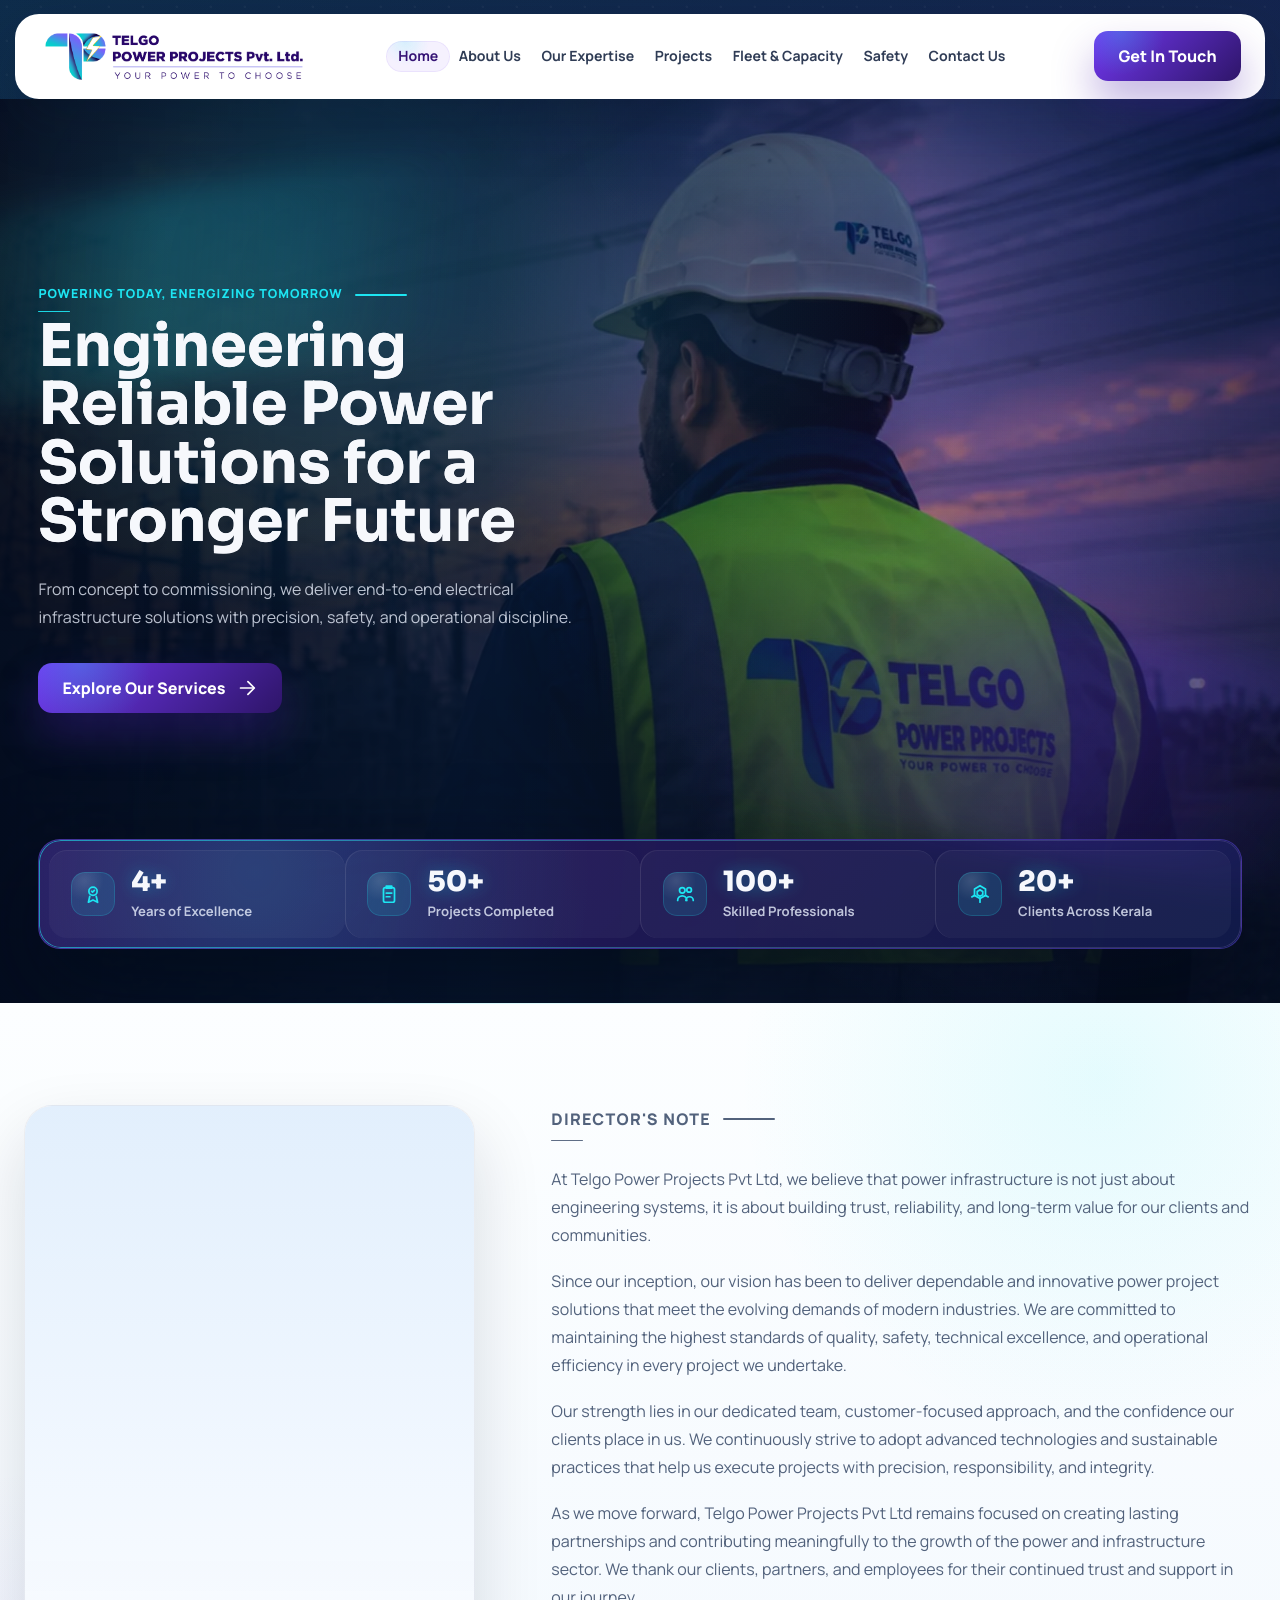
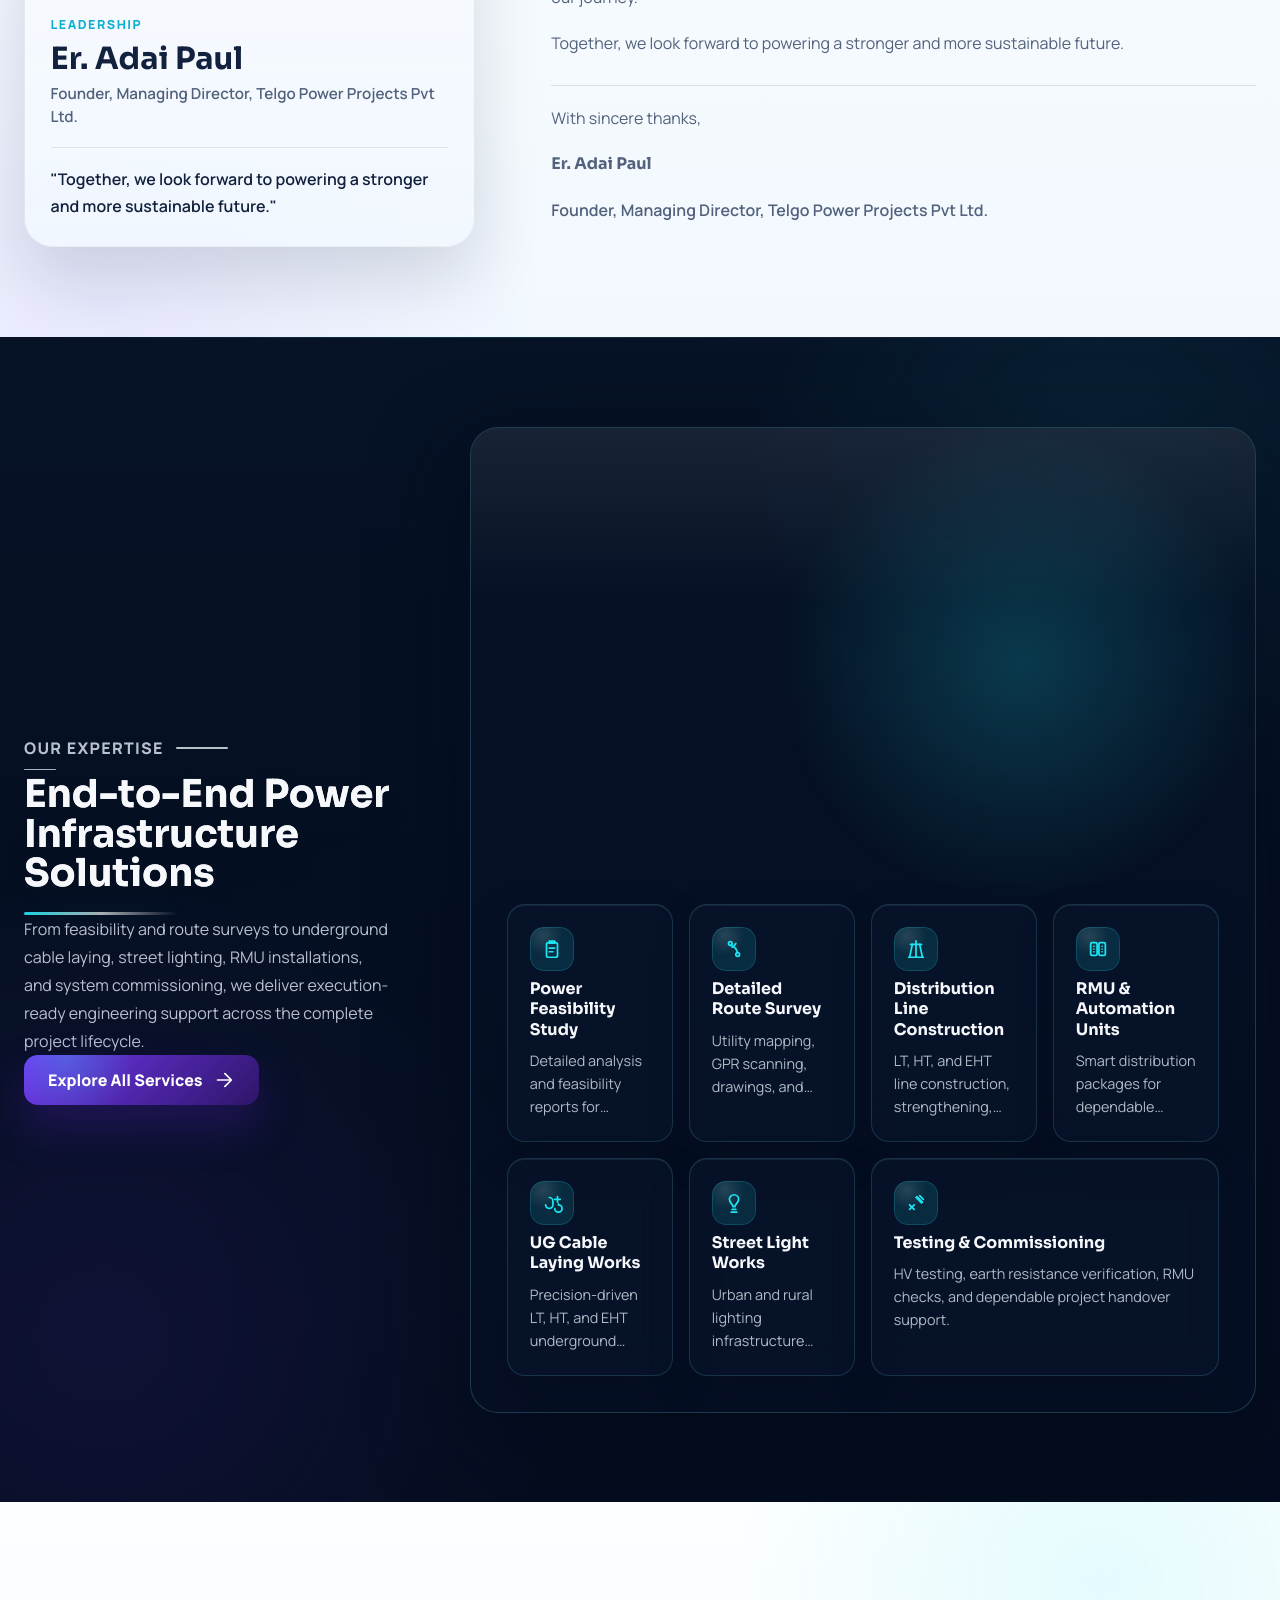
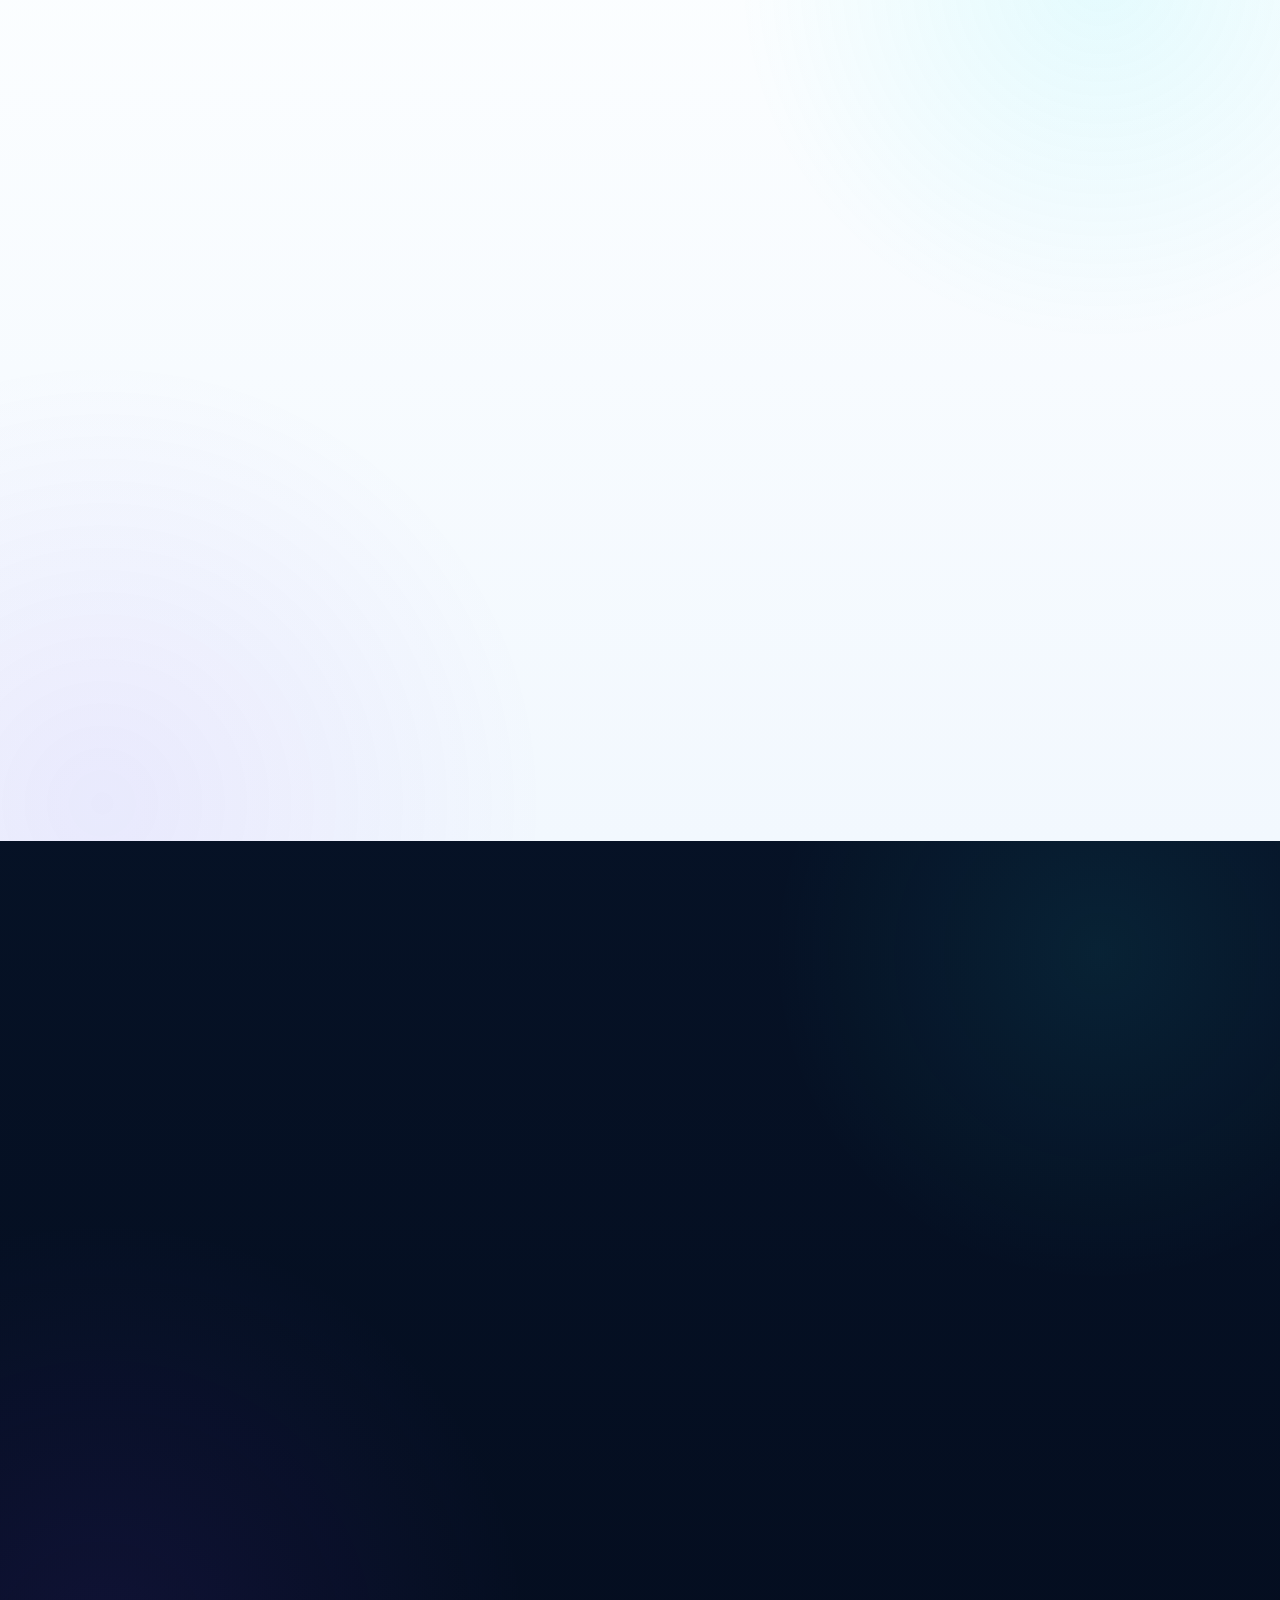
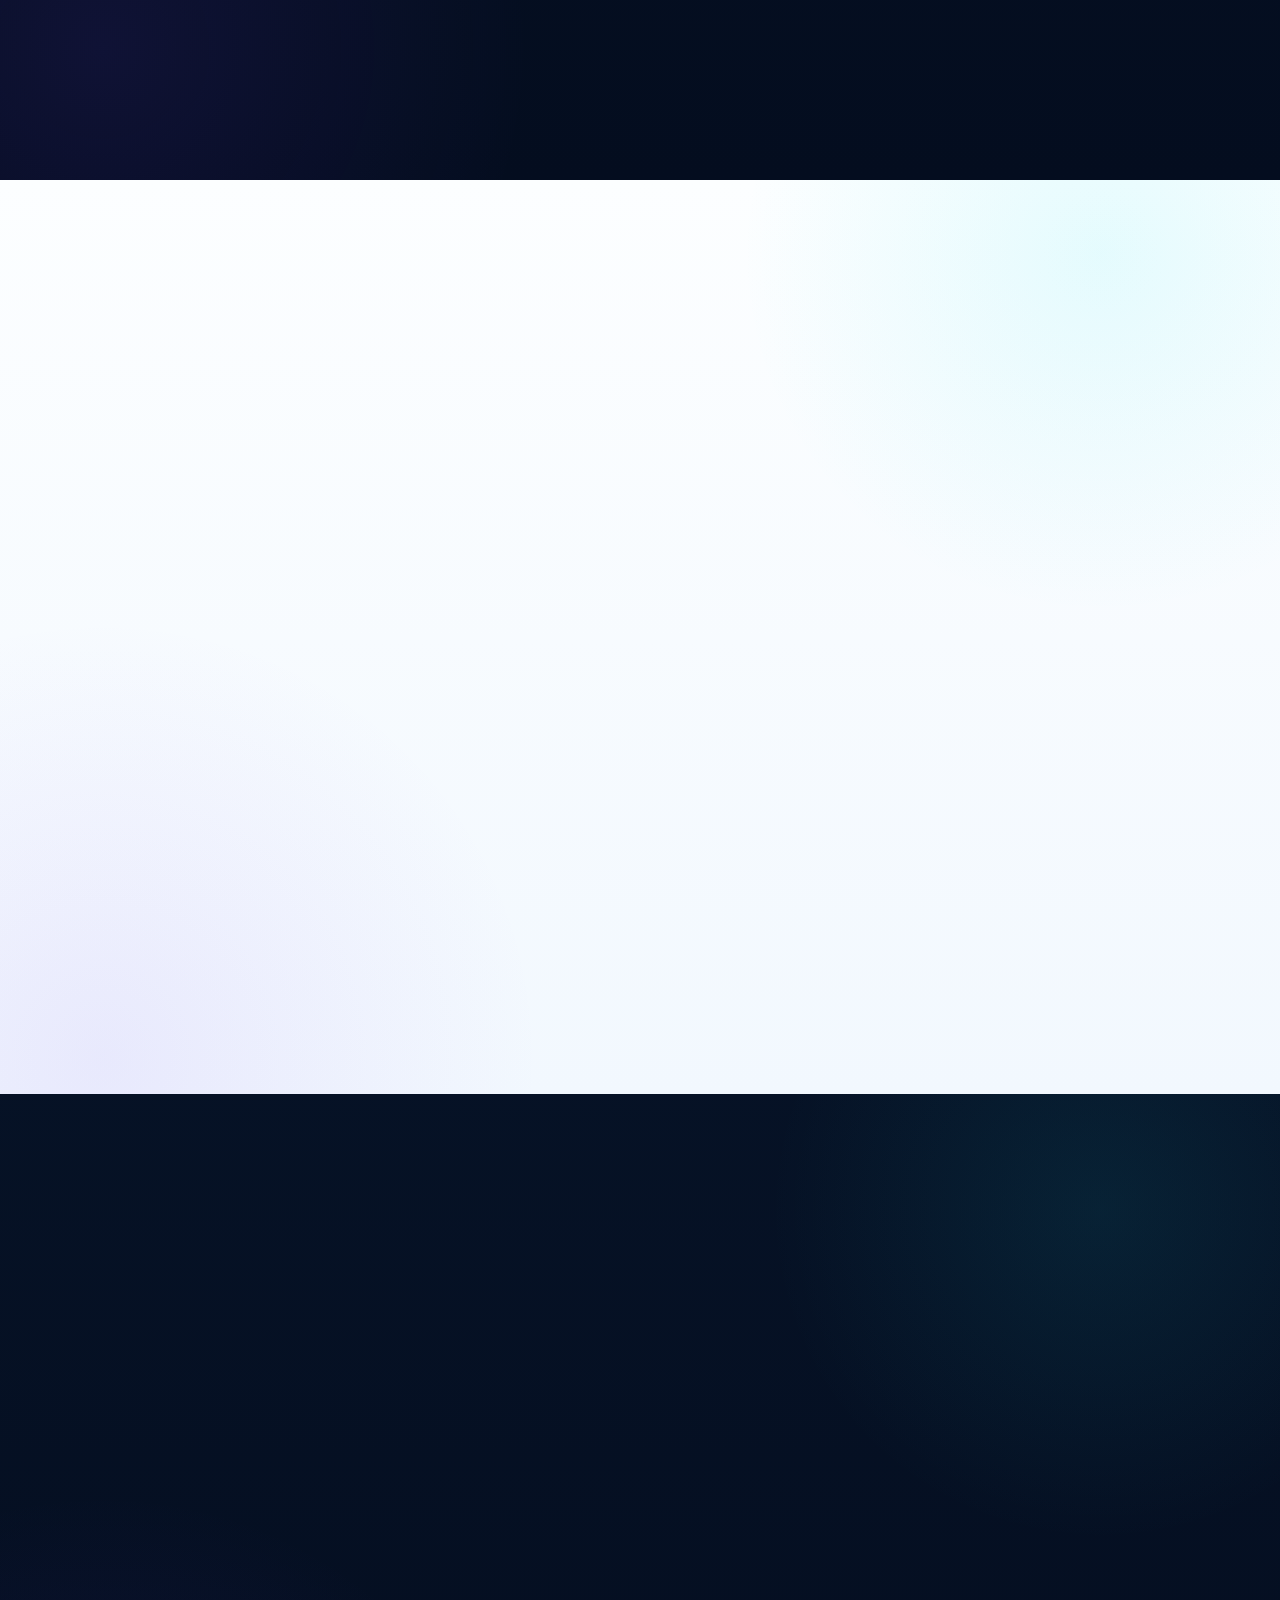
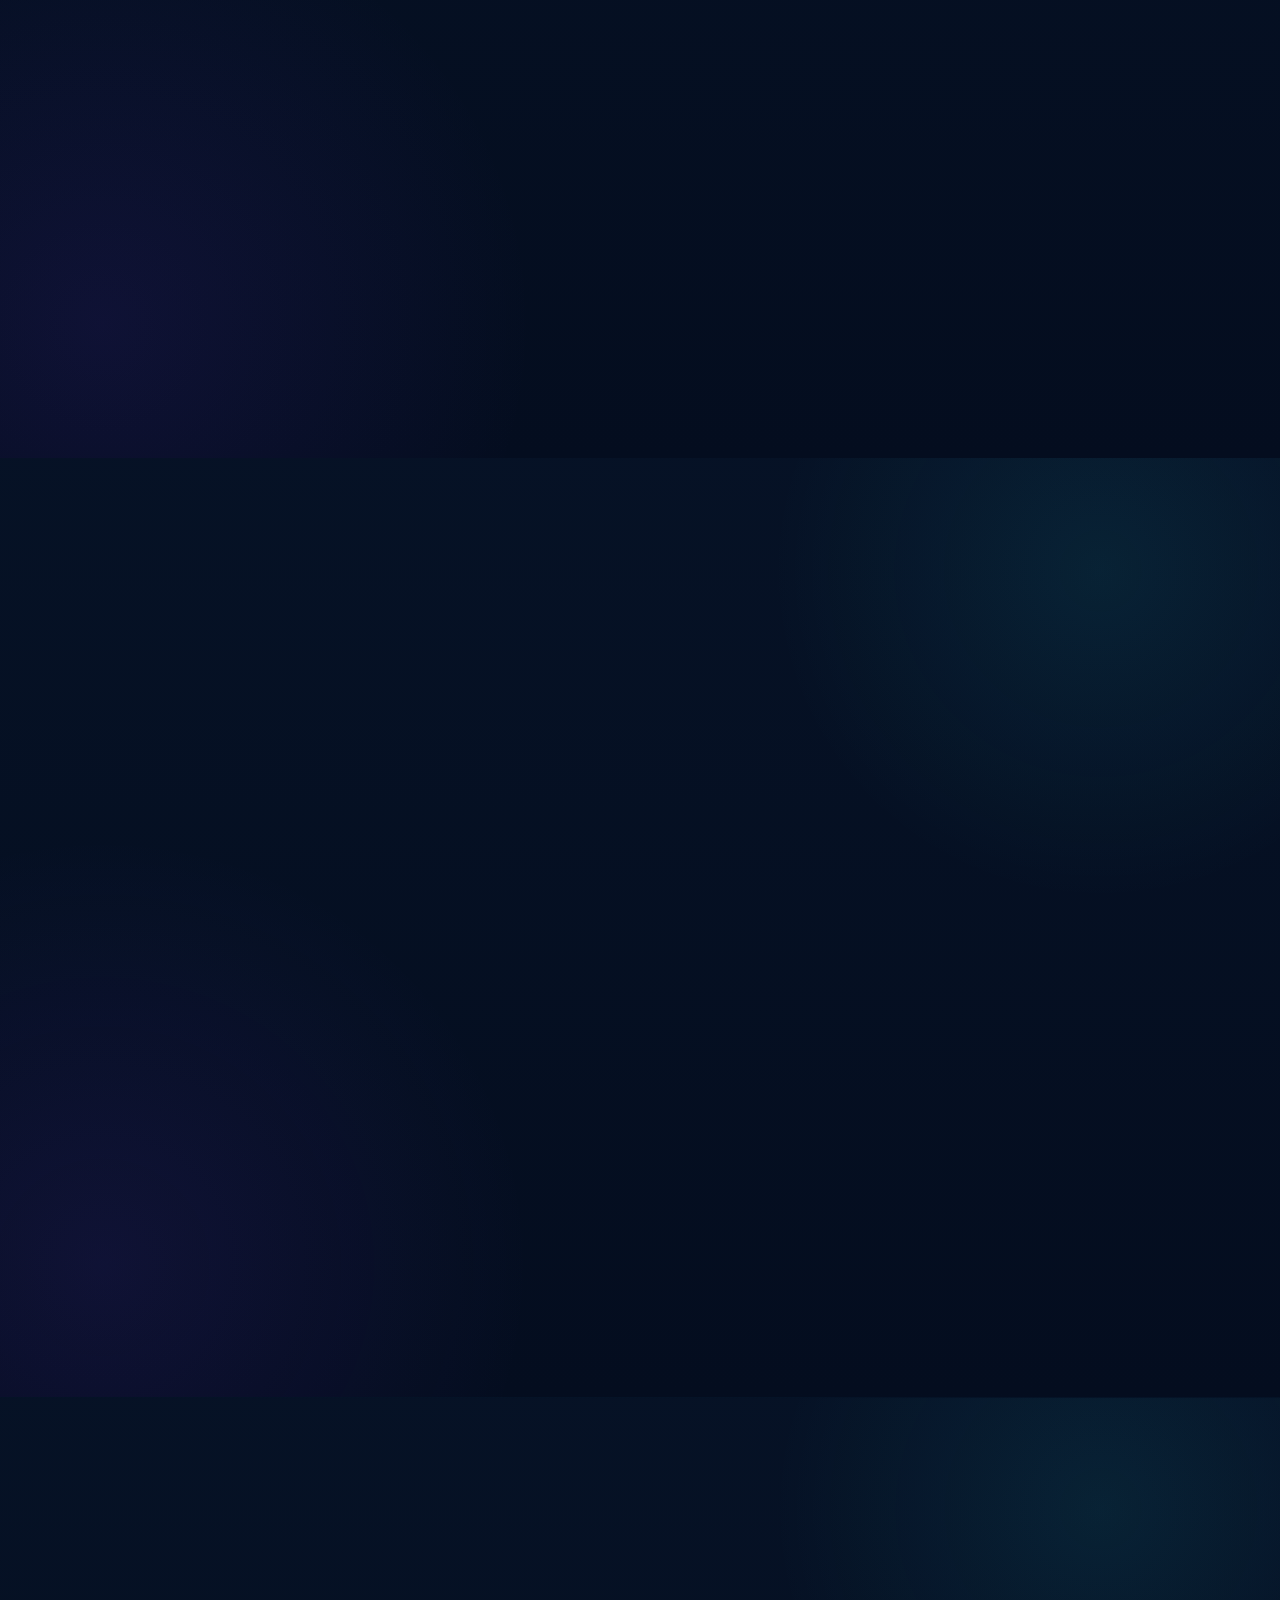
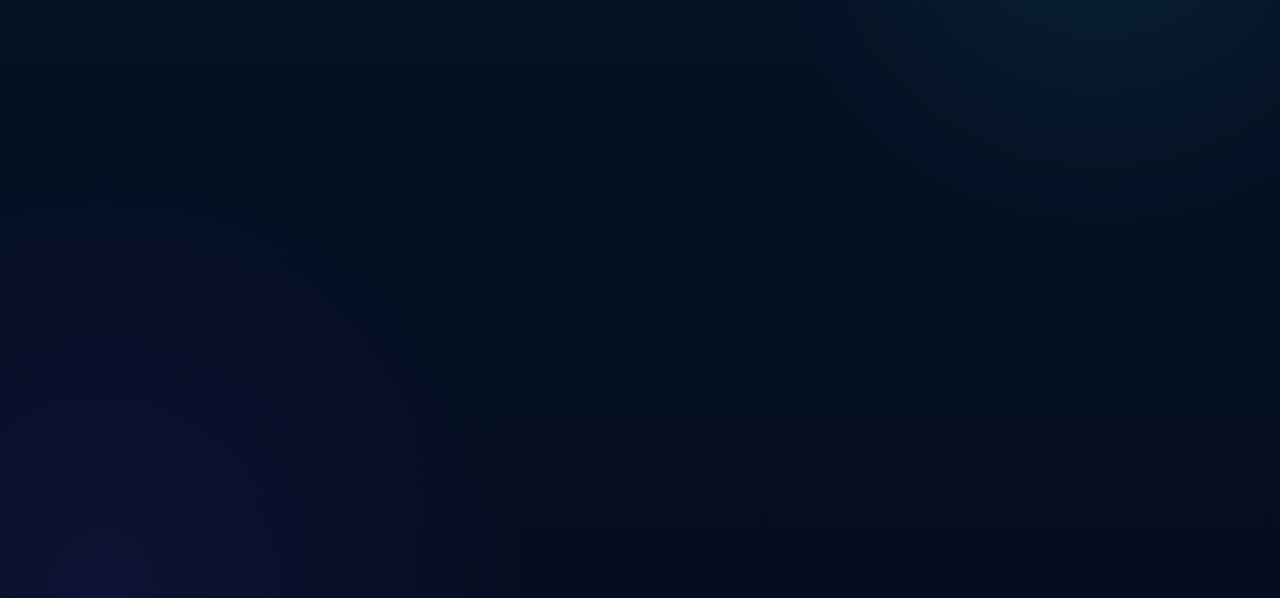
==== index.html @ a5c8bde2 "y" ====
<!DOCTYPE html>
<html lang="en">
<head>
    <meta charset="UTF-8">
    <meta name="viewport" content="width=device-width, initial-scale=1.0">
    <meta name="description" content="Telgo Power Projects Pvt. Ltd. delivers utility infrastructure, underground cable laying, RMU installations, testing, and power distribution solutions across Kerala.">
    <meta name="theme-color" content="#07162e">
    <title>Telgo Power Projects Pvt. Ltd. | Power Infrastructure Solutions</title>
    <link rel="canonical" href="https://telgopowerprojects.com/">
    <link rel="icon" type="image/png" sizes="32x32" href="assets/faviconfolder/favicon-32.png">
    <link rel="icon" type="image/png" sizes="192x192" href="assets/faviconfolder/favicon-192.png">
    <link rel="apple-touch-icon" href="assets/faviconfolder/favicon.png">
    <link rel="preconnect" href="https://fonts.googleapis.com">
    <link rel="preconnect" href="https://fonts.gstatic.com" crossorigin>
    <link href="https://fonts.googleapis.com/css2?family=Manrope:wght@400;500;600;700;800&family=Sora:wght@600;700;800&display=swap" rel="stylesheet">
    <link rel="stylesheet" href="assets/styles/reset.css">
    <link rel="stylesheet" href="assets/styles/site.css">
    <script type="module" src="assets/scripts/site.js"></script>
</head>
<body>
    <svg class="icon-sprite" aria-hidden="true" focusable="false">
        <symbol id="icon-arrow" viewBox="0 0 24 24">
            <path d="M5 12h14"></path>
            <path d="M13 5l7 7-7 7"></path>
        </symbol>
        <symbol id="icon-bolt" viewBox="0 0 24 24">
            <path d="M13 2L5 13h5l-1 9 8-11h-5l1-9z"></path>
        </symbol>
        <symbol id="icon-shield" viewBox="0 0 24 24">
            <path d="M12 3l7 3v6c0 4.5-2.8 7.9-7 9-4.2-1.1-7-4.5-7-9V6l7-3z"></path>
            <path d="M9 12l2 2 4-4"></path>
        </symbol>
        <symbol id="icon-award" viewBox="0 0 24 24">
            <circle cx="12" cy="9" r="4.5"></circle>
            <path d="M8.5 14.5L7 21l5-2.5L17 21l-1.5-6.5"></path>
            <path d="M10.5 9l1 1 2-2"></path>
        </symbol>
        <symbol id="icon-users" viewBox="0 0 24 24">
            <path d="M9 11a3 3 0 100-6 3 3 0 000 6z"></path>
            <path d="M16.5 10a2.5 2.5 0 100-5 2.5 2.5 0 000 5z"></path>
            <path d="M4 19a5 5 0 0110 0"></path>
            <path d="M13 19a4 4 0 018 0"></path>
        </symbol>
        <symbol id="icon-network" viewBox="0 0 24 24">
            <path d="M12 3l6 3.5v7L12 17l-6-3.5v-7L12 3z"></path>
            <path d="M12 7.5l3 1.7v3.6L12 14.5 9 12.8V9.2l3-1.7z"></path>
            <path d="M12 17v4"></path>
            <path d="M6 13.5l-3 1.7"></path>
            <path d="M18 13.5l3 1.7"></path>
        </symbol>
        <symbol id="icon-clipboard" viewBox="0 0 24 24">
            <rect x="6" y="5" width="12" height="16" rx="2"></rect>
            <path d="M9 5.5h6v-2H9z"></path>
            <path d="M9 11h6"></path>
            <path d="M9 15h4"></path>
        </symbol>
        <symbol id="icon-route" viewBox="0 0 24 24">
            <path d="M6 6a2 2 0 114 0 2 2 0 01-4 0z"></path>
            <path d="M14 18a2 2 0 114 0 2 2 0 01-4 0z"></path>
            <path d="M8 8c2 1 4 1.5 5.5 3S15 15 16 16"></path>
            <path d="M10 10c1.5-.8 3-2.3 4-4"></path>
        </symbol>
        <symbol id="icon-grid" viewBox="0 0 24 24">
            <path d="M12 3v18"></path>
            <path d="M6 7h12"></path>
            <path d="M4 21h16"></path>
            <path d="M8 7L5 21"></path>
            <path d="M16 7l3 14"></path>
        </symbol>
        <symbol id="icon-automation" viewBox="0 0 24 24">
            <rect x="4" y="5" width="7" height="14" rx="1.5"></rect>
            <rect x="13" y="5" width="7" height="14" rx="1.5"></rect>
            <path d="M7.5 9h0"></path>
            <path d="M7.5 12h0"></path>
            <path d="M7.5 15h0"></path>
            <path d="M16.5 9h0"></path>
            <path d="M16.5 12h0"></path>
            <path d="M16.5 15h0"></path>
        </symbol>
        <symbol id="icon-cable" viewBox="0 0 24 24">
            <path d="M9 6a4 4 0 014 4v4a4 4 0 11-8 0"></path>
            <path d="M15 18a4 4 0 104-4v-1"></path>
            <path d="M18 5v6"></path>
            <path d="M15 8h6"></path>
        </symbol>
        <symbol id="icon-lamp" viewBox="0 0 24 24">
            <path d="M12 3a5 5 0 015 5c0 2.1-1 3.3-2.2 4.7-.9 1-1.8 2-1.8 3.3h-2c0-1.3-.9-2.3-1.8-3.3C8 11.3 7 10.1 7 8a5 5 0 015-5z"></path>
            <path d="M10 19h4"></path>
            <path d="M9 22h6"></path>
        </symbol>
        <symbol id="icon-timer" viewBox="0 0 24 24">
            <circle cx="12" cy="14" r="7"></circle>
            <path d="M12 14l3-2"></path>
            <path d="M9 2h6"></path>
            <path d="M12 7V4"></path>
        </symbol>
        <symbol id="icon-truck" viewBox="0 0 24 24">
            <path d="M3 7h11v9H3z"></path>
            <path d="M14 10h4l3 3v3h-7z"></path>
            <circle cx="7" cy="18" r="2"></circle>
            <circle cx="18" cy="18" r="2"></circle>
        </symbol>
        <symbol id="icon-tools" viewBox="0 0 24 24">
            <path d="M5 19l5-5"></path>
            <path d="M5 14l5 5"></path>
            <path d="M13 5l6 6"></path>
            <path d="M16 4l4 4"></path>
            <path d="M12 6l6 6"></path>
        </symbol>
        <symbol id="icon-linkedin" viewBox="0 0 24 24">
            <path d="M6 9v9"></path>
            <path d="M6 6h0"></path>
            <path d="M11 18V9"></path>
            <path d="M11 12a3 3 0 016 0v6"></path>
        </symbol>
        <symbol id="icon-phone" viewBox="0 0 24 24">
            <path d="M6 4h4l2 5-2.5 1.5a16 16 0 005 5L16 13l5 2v4c0 1.1-.9 2-2 2C10.2 21 3 13.8 3 5a2 2 0 012-2h1z"></path>
        </symbol>
        <symbol id="icon-mail" viewBox="0 0 24 24">
            <rect x="3" y="5" width="18" height="14" rx="2"></rect>
            <path d="M4 7l8 6 8-6"></path>
        </symbol>
        <symbol id="icon-location" viewBox="0 0 24 24">
            <path d="M12 21s6-5.3 6-11a6 6 0 10-12 0c0 5.7 6 11 6 11z"></path>
            <circle cx="12" cy="10" r="2.5"></circle>
        </symbol>
        <symbol id="icon-whatsapp" viewBox="0 0 24 24">
            <path d="M12 3.5a8.5 8.5 0 0 1 7.4 12.7L20 21l-4.9-1.4A8.5 8.5 0 1 1 12 3.5z"></path>
            <path d="M9.4 8.9c.2-.4.5-.6.8-.6h.6c.3 0 .4.2.5.4l.8 2.1c.1.3 0 .5-.2.7l-.7.7a6.8 6.8 0 0 0 2.8 2.8l.7-.7c.2-.2.4-.2.7-.2l2.1.8c.2.1.4.2.4.5v.6c0 .3-.2.6-.6.8-.5.2-1 .2-1.5.1-1.4-.2-2.8-.9-4-2.1-1.2-1.2-1.9-2.6-2.1-4-.1-.5-.1-1 .1-1.5z"></path>
        </symbol>
    </svg>

    <a class="skip-link" href="#main-content">Skip to content</a>

    <header class="site-header" id="top">
        <div class="container">
            <div class="header-shell">
                <a class="brand" href="#home" aria-label="Telgo Power Projects home">
                    <img src="assets/Websitephotos/telgo-logo-cropped.png" alt="Telgo Power Projects Pvt. Ltd.">
                </a>
                <nav class="site-nav" id="site-nav" aria-label="Primary">
                    <a href="#home">Home</a>
                    <a href="#about">About Us</a>
                    <a href="#expertise">Our Expertise</a>
                    <a href="#projects">Projects</a>
                    <a href="#fleet">Fleet &amp; Capacity</a>
                    <a href="#safety">Safety</a>
                    <a href="#contact">Contact Us</a>
                </nav>
                <a class="button button--primary header-cta" href="#contact">
                    <span>Get In Touch</span>
                </a>
                <button class="nav-toggle" type="button" aria-expanded="false" aria-controls="site-nav" aria-label="Toggle navigation">
                    <span></span>
                    <span></span>
                    <span></span>
                </button>
            </div>
        </div>
    </header>

    <main id="main-content">
        <section class="hero" id="home">
            <div class="hero-media">
                <img src="assets/Websitephotos/hero-power-grid-team.webp" alt="Telgo engineers planning a power infrastructure project beside transmission lines." fetchpriority="high">
            </div>
            <div class="hero-scrim"></div>
            <div class="container hero-grid">
                <div class="hero-copy" data-reveal>
                    <p class="eyebrow">Powering Today, Energizing Tomorrow</p>
                    <h1>Engineering Reliable Power Solutions for a Stronger Future</h1>
                    <p class="hero-lead">From concept to commissioning, we deliver end-to-end electrical infrastructure solutions with precision, safety, and operational discipline.</p>
                    <div class="hero-actions">
                        <a class="button button--primary" href="#expertise">
                            <span>Explore Our Services</span>
                            <svg class="button-icon"><use href="#icon-arrow"></use></svg>
                        </a>
                    </div>
                </div>
            </div>
            <div class="container hero-stats-wrap">
                <div class="stats-band" data-reveal aria-label="Company highlights">
                    <article class="metric-card">
                        <div class="icon-chip">
                            <svg class="icon"><use href="#icon-award"></use></svg>
                        </div>
                        <div>
                            <p class="metric-value"><span data-counter="4" data-suffix="+">4+</span></p>
                            <p class="metric-label">Years of Excellence</p>
                        </div>
                    </article>
                    <article class="metric-card">
                        <div class="icon-chip">
                            <svg class="icon"><use href="#icon-clipboard"></use></svg>
                        </div>
                        <div>
                            <p class="metric-value"><span data-counter="50" data-suffix="+">50+</span></p>
                            <p class="metric-label">Projects Completed</p>
                        </div>
                    </article>
                    <article class="metric-card">
                        <div class="icon-chip">
                            <svg class="icon"><use href="#icon-users"></use></svg>
                        </div>
                        <div>
                            <p class="metric-value"><span data-counter="100" data-suffix="+">100+</span></p>
                            <p class="metric-label">Skilled Professionals</p>
                        </div>
                    </article>
                    <article class="metric-card">
                        <div class="icon-chip">
                            <svg class="icon"><use href="#icon-network"></use></svg>
                        </div>
                        <div>
                            <p class="metric-value"><span data-counter="20" data-suffix="+">20+</span></p>
                            <p class="metric-label">Clients Across Kerala</p>
                        </div>
                    </article>
                </div>
            </div>
        </section>

        <section class="section section--light about" id="about">
            <div class="container about-grid about-grid--director">
                <figure class="director-card" data-reveal>
                    <div class="director-portrait">
                        <img src="assets/Director-Founder/Adai-Paul.png" alt="Er. Adai Paul, Founder and Managing Director of Telgo Power Projects Pvt Ltd." loading="lazy" decoding="async">
                    </div>
                    <figcaption class="director-card__body">
                        <p class="director-label">Leadership</p>
                        <h3>Er. Adai Paul</h3>
                        <p class="director-role">Founder, Managing Director, Telgo Power Projects Pvt Ltd.</p>
                        <p class="director-quote">"Together, we look forward to powering a stronger and more sustainable future."</p>
                    </figcaption>
                </figure>
                <div class="section-copy director-note" data-reveal>
                    <p class="eyebrow eyebrow--light">Director's Note</p>
                    <p>At Telgo Power Projects Pvt Ltd, we believe that power infrastructure is not just about engineering systems, it is about building trust, reliability, and long-term value for our clients and communities.</p>
                    <p>Since our inception, our vision has been to deliver dependable and innovative power project solutions that meet the evolving demands of modern industries. We are committed to maintaining the highest standards of quality, safety, technical excellence, and operational efficiency in every project we undertake.</p>
                    <p>Our strength lies in our dedicated team, customer-focused approach, and the confidence our clients place in us. We continuously strive to adopt advanced technologies and sustainable practices that help us execute projects with precision, responsibility, and integrity.</p>
                    <p>As we move forward, Telgo Power Projects Pvt Ltd remains focused on creating lasting partnerships and contributing meaningfully to the growth of the power and infrastructure sector. We thank our clients, partners, and employees for their continued trust and support in our journey.</p>
                    <p>Together, we look forward to powering a stronger and more sustainable future.</p>
                    <div class="director-signoff">
                        <p class="director-signoff__line">With sincere thanks,</p>
                        <p class="director-signoff__name">Er. Adai Paul</p>
                        <p class="director-signoff__role">Founder, Managing Director, Telgo Power Projects Pvt Ltd.</p>
                    </div>
                </div>
            </div>
        </section>

        <section class="section section--dark expertise" id="expertise">
            <div class="container expertise-layout">
                <div class="section-copy section-copy--inverted" data-reveal>
                    <p class="eyebrow">Our Expertise</p>
                    <h2>End-to-End Power Infrastructure Solutions</h2>
                    <p>From feasibility and route surveys to underground cable laying, street lighting, RMU installations, and system commissioning, we deliver execution-ready engineering support across the complete project lifecycle.</p>
                    <a class="button button--primary" href="#projects">
                        <span>Explore All Services</span>
                        <svg class="button-icon"><use href="#icon-arrow"></use></svg>
                    </a>
                </div>
                <div class="expertise-panel" data-reveal>
                    <img class="expertise-art" src="assets/Websitephotos/background-hero-image.webp" alt="" loading="lazy" decoding="async">
                    <div class="expertise-overlay"></div>
                    <div class="service-grid">
                        <article class="glass-card service-card">
                            <div class="icon-chip">
                                <svg class="icon"><use href="#icon-clipboard"></use></svg>
                            </div>
                            <h3>Power Feasibility Study</h3>
                            <p>Detailed analysis and feasibility reports for reliable project planning.</p>
                        </article>
                        <article class="glass-card service-card">
                            <div class="icon-chip">
                                <svg class="icon"><use href="#icon-route"></use></svg>
                            </div>
                            <h3>Detailed Route Survey</h3>
                            <p>Utility mapping, GPR scanning, drawings, and accurate route definition.</p>
                        </article>
                        <article class="glass-card service-card">
                            <div class="icon-chip">
                                <svg class="icon"><use href="#icon-grid"></use></svg>
                            </div>
                            <h3>Distribution Line Construction</h3>
                            <p>LT, HT, and EHT line construction, strengthening, and network upgrades.</p>
                        </article>
                        <article class="glass-card service-card">
                            <div class="icon-chip">
                                <svg class="icon"><use href="#icon-automation"></use></svg>
                            </div>
                            <h3>RMU &amp; Automation Units</h3>
                            <p>Smart distribution packages for dependable switching and utility control.</p>
                        </article>
                        <article class="glass-card service-card">
                            <div class="icon-chip">
                                <svg class="icon"><use href="#icon-cable"></use></svg>
                            </div>
                            <h3>UG Cable Laying Works</h3>
                            <p>Precision-driven LT, HT, and EHT underground cable execution with controlled safety processes.</p>
                        </article>
                        <article class="glass-card service-card">
                            <div class="icon-chip">
                                <svg class="icon"><use href="#icon-lamp"></use></svg>
                            </div>
                            <h3>Street Light Works</h3>
                            <p>Urban and rural lighting infrastructure with clean coordination and durable finish quality.</p>
                        </article>
                        <article class="glass-card service-card service-card--wide">
                            <div class="icon-chip">
                                <svg class="icon"><use href="#icon-tools"></use></svg>
                            </div>
                            <h3>Testing &amp; Commissioning</h3>
                            <p>HV testing, earth resistance verification, RMU checks, and dependable project handover support.</p>
                        </article>
                    </div>
                </div>
            </div>
        </section>

        <section class="section section--light projects" id="projects">
            <div class="container">
                <div class="section-head" data-reveal>
                    <div>
                        <p class="eyebrow eyebrow--light">Signature Projects &amp; Achievements</p>
                        <h2>Delivering Excellence Across Kerala</h2>
                        <p>From complex crossings to airport-linked power infrastructure, our project portfolio reflects precision engineering, strong field control, and timely delivery.</p>
                    </div>
                    <div class="carousel-controls" aria-label="Project navigation">
                        <button class="control-button" type="button" data-carousel-prev="projects-carousel" aria-label="Previous projects">
                            <svg class="icon"><use href="#icon-arrow"></use></svg>
                        </button>
                        <button class="control-button control-button--next" type="button" data-carousel-next="projects-carousel" aria-label="Next projects">
                            <svg class="icon"><use href="#icon-arrow"></use></svg>
                        </button>
                    </div>
                </div>
                <div class="carousel" id="projects-carousel" data-carousel data-reveal>
                    <div class="carousel-track">
                        <article class="project-card">
                            <figure class="project-media">
                                <img src="assets/Websitephotos/vembanad-backwater-crossing.webp" alt="Marine crossing execution at Vembanad backwaters." loading="lazy" decoding="async">
                            </figure>
                            <div class="project-content">
                                <h3>Vembanad Backwater Crossing</h3>
                                <p>285-metre HDD waterway crossing with controlled depth and marine coordination.</p>
                                <span class="project-tag">HDD Crossing</span>
                            </div>
                        </article>
                        <article class="project-card">
                            <figure class="project-media">
                                <img src="assets/Websitephotos/kseb-rdss-imperial-project.webp" alt="KSEB RDSS distribution network project site." loading="lazy" decoding="async">
                            </figure>
                            <div class="project-content">
                                <h3>KSEB RDSS Imperial Project</h3>
                                <p>Electrical distribution upgrade package for a resilient urban network.</p>
                                <span class="project-tag">20 km Network</span>
                            </div>
                        </article>
                        <article class="project-card">
                            <figure class="project-media">
                                <img src="assets/Websitephotos/cial-33kv-cable-laying.webp" alt="33 kV cable laying project aligned with airport infrastructure." loading="lazy" decoding="async">
                            </figure>
                            <div class="project-content">
                                <h3>CIAL 33 kV Cable Laying</h3>
                                <p>High-voltage cable installation for airport-linked power infrastructure.</p>
                                <span class="project-tag">33 kV Installation</span>
                            </div>
                        </article>
                        <article class="project-card">
                            <figure class="project-media">
                                <img src="assets/Websitephotos/mannam-substation-commissioning.webp" alt="Electrical infrastructure work for Amritha Hospital." loading="lazy" decoding="async">
                            </figure>
                            <div class="project-content">
                                <h3>Amritha Hospital Work</h3>
                                <p>Electrical infrastructure support for hospital-linked power works.</p>
                                <span class="project-tag">Hospital Power Works</span>
                            </div>
                        </article>
                    </div>
                    <div class="carousel-dots" data-carousel-dots></div>
                </div>
            </div>
        </section>

        <section class="section section--dark fleet" id="fleet">
            <div class="container">
                <div class="section-head section-head--stacked" data-reveal>
                    <div>
                        <p class="eyebrow">Fleet &amp; Capacity</p>
                        <h2>Advanced Equipment. Proven Capability.</h2>
                        <p>Our fleet and testing infrastructure are configured for high-control utility execution, remote access logistics, cable drum handling, and dependable site readiness.</p>
                    </div>
                    <a class="button button--primary" href="#contact">
                        <span>View Our Fleet</span>
                        <svg class="button-icon"><use href="#icon-arrow"></use></svg>
                    </a>
                </div>
                <div class="fleet-grid" data-reveal>
                    <article class="fleet-card">
                        <figure class="fleet-media">
                            <img src="assets/Websitephotos/xcmg-hdd-machine.webp" alt="XCMG HDD machine used for trenchless cable and utility crossings." loading="lazy" decoding="async">
                        </figure>
                        <div class="fleet-content">
                            <div class="icon-chip">
                                <svg class="icon"><use href="#icon-grid"></use></svg>
                            </div>
                            <h3>HDD Machines (Trenchless)</h3>
                            <ul class="detail-list">
                                <li>32-ton XCMG XZ320DX, 2024 model</li>
                                <li>20-ton Hanlyma IR520, 2018 model</li>
                                <li>Guided crossings and utility-sensitive corridors</li>
                            </ul>
                        </div>
                    </article>
                    <article class="fleet-card">
                        <figure class="fleet-media">
                            <img src="assets/Websitephotos/eicher-jumbo-truck.webp" alt="Eicher jumbo truck configured for project logistics and heavy material support." loading="lazy" decoding="async">
                        </figure>
                        <div class="fleet-thumb-row">
                            <img src="assets/Websitephotos/eicher-hydraulic-ramp.webp" alt="Hydraulic ramp transport support vehicle." loading="lazy" decoding="async">
                            <img src="assets/Websitephotos/ashok-leyland-tanker.webp" alt="Ashok Leyland tanker used for site support operations." loading="lazy" decoding="async">
                        </div>
                        <div class="fleet-content">
                            <div class="icon-chip">
                                <svg class="icon"><use href="#icon-truck"></use></svg>
                            </div>
                            <h3>Logistics &amp; Support Fleet</h3>
                            <ul class="detail-list">
                                <li>Eicher jumbo carrier for mobilization</li>
                                <li>Hydraulic ramp for plant transfer</li>
                                <li>Ashok Leyland tanker support</li>
                            </ul>
                        </div>
                    </article>
                    <article class="fleet-card">
                        <figure class="fleet-media">
                            <img src="assets/Websitephotos/hdd-cable-drum-transport.webp" alt="Cable drum transport setup prepared for underground utility works." loading="lazy" decoding="async">
                        </figure>
                        <div class="fleet-content">
                            <div class="icon-chip">
                                <svg class="icon"><use href="#icon-tools"></use></svg>
                            </div>
                            <h3>Drum Handling &amp; Site Support</h3>
                            <ul class="detail-list">
                                <li>Cable drum transport for long-route packages</li>
                                <li>Trenching, pulling, and reinstatement readiness</li>
                                <li>HV kits, meggers, and earth testing support</li>
                            </ul>
                        </div>
                    </article>
                </div>
            </div>
        </section>

        <section class="section section--light why">
            <div class="container">
                <div class="why-shell" data-reveal>
                    <div class="section-head section-head--compact">
                        <div>
                            <p class="eyebrow eyebrow--light">Why Choose Telgo</p>
                            <h2>Built on Trust. Driven by Excellence.</h2>
                        </div>
                    </div>
                    <div class="why-grid">
                        <article class="why-card">
                            <div class="icon-chip icon-chip--light"><svg class="icon"><use href="#icon-shield"></use></svg></div>
                            <h3>Safety First</h3>
                            <p>Strict adherence to field safety standards, PPE rules, and documented site controls.</p>
                        </article>
                        <article class="why-card">
                            <div class="icon-chip icon-chip--light"><svg class="icon"><use href="#icon-award"></use></svg></div>
                            <h3>Quality Assured</h3>
                            <p>Disciplined execution backed by inspection gates, testing workflows, and punch closure.</p>
                        </article>
                        <article class="why-card">
                            <div class="icon-chip icon-chip--light"><svg class="icon"><use href="#icon-timer"></use></svg></div>
                            <h3>On-Time Delivery</h3>
                            <p>Milestone-led planning that protects execution speed without sacrificing control.</p>
                        </article>
                        <article class="why-card">
                            <div class="icon-chip icon-chip--light"><svg class="icon"><use href="#icon-users"></use></svg></div>
                            <h3>Skilled Professionals</h3>
                            <p>Experienced teams with technical depth in power distribution and utility works.</p>
                        </article>
                        <article class="why-card">
                            <div class="icon-chip icon-chip--light"><svg class="icon"><use href="#icon-network"></use></svg></div>
                            <h3>End-to-End Delivery</h3>
                            <p>From survey to commissioning, we coordinate the full execution chain under one team.</p>
                        </article>
                    </div>
                </div>
            </div>
        </section>

        <section class="section section--dark clients" id="clients">
            <div class="clients-backdrop"></div>
            <div class="container clients-layout">
                <div class="section-copy section-copy--inverted" data-reveal>
                    <p class="eyebrow">Trusted by Leaders</p>
                    <h2>Strong Partnerships. Successful Deliveries.</h2>
                    <p>We take pride in supporting government bodies, infrastructure developers, airports, industrial stakeholders, and premium real estate groups across Kerala.</p>
                </div>
                <div class="logo-wall" data-reveal aria-label="Trusted client logos">
                    <figure class="logo-card"><img src="assets/Websitephotos/logo-kseb.webp" alt="KSEB"></figure>
                    <figure class="logo-card"><img src="assets/Websitephotos/logo-cial.webp" alt="CIAL"></figure>
                    <figure class="logo-card"><img src="assets/Websitephotos/logo-kinfra.webp" alt="Kinfra"></figure>
                    <figure class="logo-card"><img src="assets/Websitephotos/logo-sobha.webp" alt="Sobha Realty"></figure>
                    <figure class="logo-card"><img src="assets/Websitephotos/logo-confident-group.webp" alt="Confident Group"></figure>
                    <figure class="logo-card"><img src="assets/Websitephotos/logo-asset-homes.webp" alt="Asset Homes"></figure>
                    <figure class="logo-card"><img src="assets/Websitephotos/logo-good-earth.webp" alt="Good Earth Builders and Developers"></figure>
                    <figure class="logo-card"><img src="assets/Websitephotos/logo-kochi-metro.webp" alt="Kochi Metro"></figure>
                    <figure class="logo-card"><img src="assets/Websitephotos/logo-smart-city-projects.webp" alt="Smart City Projects"></figure>
                </div>
            </div>
        </section>

        <section class="section section--dark safety" id="safety">
            <div class="container safety-layout">
                <div class="section-copy section-copy--inverted" data-reveal>
                    <p class="eyebrow">Safety &amp; Compliance</p>
                    <h2>Safety is Our Strength.</h2>
                    <p>Every Telgo project follows structured safety protocols, compliance checkpoints, and disciplined site supervision to ensure reliable execution in high-voltage environments.</p>
                    <ul class="check-list">
                        <li>CEA compliant operations and approved field methodologies</li>
                        <li>PPE enforcement, toolbox talks, and documented permit controls</li>
                        <li>Risk assessment, mitigation planning, and escalation discipline</li>
                        <li>Regular training, audits, and close coordination with client representatives</li>
                    </ul>
                </div>
                <div class="safety-visual" data-reveal>
                    <figure class="safety-image">
                        <img src="assets/Websitephotos/background-hero-image.webp" alt="Telgo engineers reviewing electrical infrastructure in a controlled substation environment." loading="lazy" decoding="async">
                    </figure>
                    <aside class="commitment-card">
                        <div class="icon-chip">
                            <svg class="icon"><use href="#icon-shield"></use></svg>
                        </div>
                        <h3>Our Commitment</h3>
                        <p>Every package is backed by clear supervision, documented testing, quality sign-off, and reliable site stewardship.</p>
                        <ul class="check-list check-list--compact">
                            <li>Safe work environment</li>
                            <li>Zero compromise on quality</li>
                            <li>Sustainable field practices</li>
                            <li>Community responsibility</li>
                        </ul>
                    </aside>
                </div>
            </div>
        </section>

        <section class="section section--dark testimonials" id="testimonials">
            <div class="container">
                <div class="section-head" data-reveal>
                    <div>
                        <p class="eyebrow">Client Testimonials</p>
                        <h2>What Our Clients Say</h2>
                    </div>
                    <div class="carousel-controls" aria-label="Testimonial navigation">
                        <button class="control-button" type="button" data-carousel-prev="testimonials-carousel" aria-label="Previous testimonials">
                            <svg class="icon"><use href="#icon-arrow"></use></svg>
                        </button>
                        <button class="control-button control-button--next" type="button" data-carousel-next="testimonials-carousel" aria-label="Next testimonials">
                            <svg class="icon"><use href="#icon-arrow"></use></svg>
                        </button>
                    </div>
                </div>
                <div class="testimonials-grid" data-reveal>
                    <div class="carousel" id="testimonials-carousel" data-carousel>
                        <div class="carousel-track">
                            <article class="testimonial-card">
                                <p class="testimonial-quote">Telgo Power Projects delivered the Vembanad crossing package with exceptional precision, coordination, and professionalism. The team maintained control from planning through execution.</p>
                                <div class="testimonial-author">
                                    <img src="assets/Websitephotos/logo-kseb.webp" alt="KSEB logo" loading="lazy" decoding="async">
                                    <div>
                                        <strong>Executive Engineer</strong>
                                        <span>KSEB</span>
                                    </div>
                                </div>
                            </article>
                            <article class="testimonial-card">
                                <p class="testimonial-quote">Their expertise in underground cabling and their commitment to safety standards are commendable. A dependable partner for critical infrastructure works.</p>
                                <div class="testimonial-author">
                                    <img src="assets/Websitephotos/logo-cial.webp" alt="CIAL logo" loading="lazy" decoding="async">
                                    <div>
                                        <strong>Project Manager</strong>
                                        <span>CIAL</span>
                                    </div>
                                </div>
                            </article>
                            <article class="testimonial-card">
                                <p class="testimonial-quote">Timely execution, disciplined quality control, and reliable field support throughout the project. We look forward to future collaborations with the Telgo team.</p>
                                <div class="testimonial-author">
                                    <img src="assets/Websitephotos/logo-sobha.webp" alt="Sobha Realty logo" loading="lazy" decoding="async">
                                    <div>
                                        <strong>Project Head</strong>
                                        <span>Sobha Realty</span>
                                    </div>
                                </div>
                            </article>
                        </div>
                        <div class="carousel-dots" data-carousel-dots></div>
                    </div>
                    <figure class="testimonial-visual">
                        <img src="assets/Websitephotos/kseb-rdss-imperial-project.webp" alt="Utility upgrade work executed by Telgo Power Projects." loading="lazy" decoding="async">
                    </figure>
                </div>
            </div>
        </section>

        <section class="section cta" id="contact">
            <div class="container">
                <div class="cta-shell" data-reveal>
                    <div class="cta-mark">
                        <svg class="icon"><use href="#icon-bolt"></use></svg>
                    </div>
                    <div class="cta-copy">
                        <h2>Ready to Power Your Next Project?</h2>
                        <p>Let's build stronger, safer, and more resilient electrical infrastructure together.</p>
                    </div>
                    <div class="cta-action">
                        <a class="button button--light" href="mailto:info@telgopowerprojects.com">
                            <span>Get In Touch</span>
                            <svg class="button-icon"><use href="#icon-arrow"></use></svg>
                        </a>
                    </div>
                </div>
            </div>
        </section>
    </main>

    <footer class="site-footer">
        <div class="container footer-grid">
            <div class="footer-brand">
                <img src="assets/Websitephotos/telgo-logo-cropped.png" alt="Telgo Power Projects Pvt. Ltd.">
                <p>Utility infrastructure specialists delivering underground cabling, distribution strengthening, testing, and commissioning support across Kerala.</p>
            </div>
            <div>
                <h3>Quick Links</h3>
                <ul class="footer-links">
                    <li><a href="#home">Home</a></li>
                    <li><a href="#about">About Us</a></li>
                    <li><a href="#expertise">Our Expertise</a></li>
                    <li><a href="#projects">Projects</a></li>
                    <li><a href="#fleet">Fleet &amp; Capacity</a></li>
                    <li><a href="#safety">Safety</a></li>
                </ul>
            </div>
            <div>
                <h3>Core Services</h3>
                <ul class="footer-links">
                    <li>Power feasibility studies</li>
                    <li>Distribution line construction</li>
                    <li>UG cable laying works</li>
                    <li>RMU &amp; automation units</li>
                    <li>Street light works</li>
                    <li>Testing &amp; commissioning</li>
                </ul>
            </div>
            <div>
                <h3>Contact Info</h3>
                <ul class="contact-list">
                    <li>
                        <svg class="icon"><use href="#icon-location"></use></svg>
                        <span>Thrippunithura, Kochi, Kerala 682301</span>
                    </li>
                    <li>
                        <svg class="icon"><use href="#icon-phone"></use></svg>
                        <a href="tel:+918075687304">+91 80756 87304</a>
                    </li>
                    <li>
                        <svg class="icon"><use href="#icon-mail"></use></svg>
                        <a href="mailto:info@telgopowerprojects.com">info@telgopowerprojects.com</a>
                    </li>
                </ul>
                <div class="contact-social">
                    <a class="social-button" href="mailto:info@telgopowerprojects.com" aria-label="Email Telgo Power Projects">
                        <svg class="icon"><use href="#icon-mail"></use></svg>
                    </a>
                    <a class="social-button" href="tel:+918075687304" aria-label="Call Telgo Power Projects">
                        <svg class="icon"><use href="#icon-phone"></use></svg>
                    </a>
                    <a class="social-button social-button--whatsapp" href="https://wa.me/918075687304" target="_blank" rel="noopener noreferrer" aria-label="Chat with Telgo Power Projects on WhatsApp">
                        <svg class="icon"><use href="#icon-whatsapp"></use></svg>
                    </a>
                    <a class="social-button" href="https://maps.google.com/?q=Thrippunithura+Kochi+Kerala" aria-label="Find Telgo Power Projects in Kochi">
                        <svg class="icon"><use href="#icon-location"></use></svg>
                    </a>
                </div>
            </div>
        </div>
        <div class="container footer-bottom">
            <p>&copy; <span data-year></span> Telgo Power Projects Pvt. Ltd. All rights reserved.</p>
            <p>CIN and GST details available upon project qualification.</p>
        </div>
    </footer>

    <a class="whatsapp-float" href="https://wa.me/918075687304" target="_blank" rel="noopener noreferrer" aria-label="Chat with Telgo Power Projects on WhatsApp">
        <svg class="icon"><use href="#icon-whatsapp"></use></svg>
    </a>
</body>
</html>
---- assets/styles/site.css ----
:root {
    --bg-deep: #07162e;
    --bg-deeper: #040d1f;
    --bg-surface: #0e203d;
    --bg-card: rgba(11, 24, 49, 0.82);
    --bg-card-soft: rgba(255, 255, 255, 0.88);
    --bg-light: #f7fbff;
    --text-primary: #f6f8fc;
    --text-secondary: rgba(236, 242, 255, 0.78);
    --text-dark: #12213d;
    --text-muted: #52627c;
    --line-soft: rgba(255, 255, 255, 0.1);
    --line-strong: rgba(104, 224, 255, 0.26);
    --cyan: #1de5f2;
    --cyan-soft: rgba(29, 229, 242, 0.14);
    --purple: #6e36ef;
    --purple-deep: #30156f;
    --shadow-soft: 0 18px 42px rgba(4, 12, 28, 0.12);
    --shadow-deep: 0 22px 58px rgba(2, 9, 23, 0.48);
    --shadow-premium: 0 30px 80px rgba(2, 9, 23, 0.22);
    --shadow-premium-dark: 0 34px 92px rgba(2, 9, 23, 0.56);
    --ease-premium: cubic-bezier(0.22, 1, 0.36, 1);
    --section-space: clamp(76px, 7vw, 122px);
    --section-space-tight: clamp(64px, 6vw, 96px);
    --radius-sm: 14px;
    --radius-md: 18px;
    --radius-lg: 24px;
    --radius-xl: 30px;
    --container: min(1440px, calc(100% - 48px));
    --header-height: 84px;
}

html {
    scroll-padding-top: 112px;
}

body {
    font-family: "Manrope", "Segoe UI", sans-serif;
    color: var(--text-primary);
    background:
        radial-gradient(circle at top left, rgba(29, 229, 242, 0.1), transparent 28%),
        radial-gradient(circle at top right, rgba(110, 54, 239, 0.12), transparent 24%),
        linear-gradient(180deg, #07162e 0%, #041225 100%);
    line-height: 1.5;
}

body::before {
    content: "";
    position: fixed;
    inset: 0;
    background-image:
        linear-gradient(rgba(255, 255, 255, 0.02) 1px, transparent 1px),
        linear-gradient(90deg, rgba(255, 255, 255, 0.02) 1px, transparent 1px);
    background-size: 78px 78px;
    opacity: 0.2;
    pointer-events: none;
    z-index: -1;
}

body.nav-open {
    overflow: hidden;
}

.icon-sprite {
    position: absolute;
    width: 0;
    height: 0;
    overflow: hidden;
}

.visually-hidden {
    position: absolute;
    width: 1px;
    height: 1px;
    padding: 0;
    margin: -1px;
    overflow: hidden;
    clip: rect(0, 0, 0, 0);
    white-space: nowrap;
    border: 0;
}

.skip-link {
    position: absolute;
    top: 12px;
    left: 12px;
    z-index: 30;
    padding: 12px 18px;
    border-radius: 999px;
    background: #ffffff;
    color: var(--text-dark);
    transform: translateY(-180%);
    transition: transform 0.25s ease;
}

.skip-link:focus-visible {
    transform: translateY(0);
}

.container {
    width: var(--container);
    margin: 0 auto;
}

.site-header {
    position: sticky;
    top: 0;
    z-index: 20;
    padding: 14px 0 0;
}

.site-header.is-scrolled {
    padding-top: 8px;
}

.site-header .container {
    width: min(1500px, calc(100% - 28px));
}

.header-shell {
    display: flex;
    align-items: center;
    gap: 28px;
    min-height: 70px;
    padding: 10px 18px;
    border: 1px solid rgba(255, 255, 255, 0.32);
    border-radius: 22px;
    background: rgba(255, 255, 255, 0.95);
    box-shadow: 0 18px 44px rgba(8, 24, 46, 0.16);
    backdrop-filter: blur(18px);
}

.brand {
    display: inline-flex;
    align-items: center;
    flex: 0 0 auto;
    max-width: 322px;
}

.brand img,
.footer-brand img {
    width: 100%;
}

.site-nav {
    display: flex;
    align-items: center;
    justify-content: center;
    gap: 28px;
    flex: 1 1 auto;
}

.site-nav a {
    position: relative;
    font-size: 0.88rem;
    font-weight: 700;
    color: var(--text-dark);
}

.site-nav a::after {
    content: "";
    position: absolute;
    left: 0;
    bottom: -6px;
    width: 100%;
    height: 2px;
    background: linear-gradient(90deg, var(--cyan), var(--purple));
    transform: scaleX(0);
    transform-origin: left;
    transition: transform 0.28s ease;
}

.site-nav a:hover::after,
.site-nav a:focus-visible::after {
    transform: scaleX(1);
}

.header-cta {
    flex: 0 0 auto;
}

.nav-toggle {
    display: none;
    position: relative;
    width: 54px;
    height: 54px;
    margin-left: auto;
    border-radius: 18px;
    background: rgba(12, 27, 56, 0.06);
    border: 1px solid rgba(12, 27, 56, 0.08);
}

.nav-toggle span {
    position: absolute;
    left: 15px;
    right: 15px;
    height: 2px;
    border-radius: 999px;
    background: var(--text-dark);
    transition: transform 0.25s ease, opacity 0.25s ease;
}

.nav-toggle span:nth-child(1) {
    top: 18px;
}

.nav-toggle span:nth-child(2) {
    top: 26px;
}

.nav-toggle span:nth-child(3) {
    top: 34px;
}

.nav-toggle[aria-expanded="true"] span:nth-child(1) {
    transform: translateY(8px) rotate(45deg);
}

.nav-toggle[aria-expanded="true"] span:nth-child(2) {
    opacity: 0;
}

.nav-toggle[aria-expanded="true"] span:nth-child(3) {
    transform: translateY(-8px) rotate(-45deg);
}

.button {
    display: inline-flex;
    align-items: center;
    justify-content: center;
    gap: 10px;
    min-height: 46px;
    padding: 0 20px;
    border-radius: 12px;
    font-weight: 800;
    line-height: 1;
    transition:
        transform 0.25s ease,
        box-shadow 0.25s ease,
        border-color 0.25s ease,
        background-color 0.25s ease;
}

.button:hover,
.button:focus-visible {
    transform: translateY(-2px);
}

.button--primary {
    color: #ffffff;
    background: linear-gradient(135deg, #6e36ef 0%, #311869 100%);
    box-shadow: 0 18px 32px rgba(74, 30, 171, 0.32);
}

.button--primary:hover,
.button--primary:focus-visible {
    box-shadow: 0 22px 36px rgba(41, 222, 244, 0.22), 0 18px 42px rgba(74, 30, 171, 0.35);
}

.button--light {
    color: var(--text-dark);
    background: #ffffff;
    box-shadow: 0 14px 34px rgba(13, 27, 53, 0.18);
}

.button-icon,
.icon {
    width: 22px;
    height: 22px;
    fill: none;
    stroke: currentColor;
    stroke-width: 1.9;
    stroke-linecap: round;
    stroke-linejoin: round;
    flex: 0 0 auto;
}

.hero {
    position: relative;
    min-height: 560px;
    margin-top: -84px;
    padding: calc(var(--header-height) + 58px) 0 22px;
    isolation: isolate;
}

.hero-media,
.hero-media img,
.hero-scrim {
    position: absolute;
    inset: 0;
}

.hero-media img {
    width: 100%;
    height: 100%;
    object-fit: cover;
}

.hero-scrim {
    background:
        linear-gradient(90deg, rgba(7, 22, 46, 0.92) 0%, rgba(7, 22, 46, 0.78) 35%, rgba(7, 22, 46, 0.26) 68%, rgba(7, 22, 46, 0.52) 100%),
        linear-gradient(180deg, rgba(7, 22, 46, 0.4) 0%, rgba(7, 22, 46, 0) 35%, rgba(7, 22, 46, 0.54) 100%);
}

.hero-grid {
    position: relative;
    z-index: 1;
    display: grid;
    align-items: center;
    min-height: 370px;
}

.hero-copy {
    max-width: 620px;
}

.eyebrow {
    display: inline-flex;
    align-items: center;
    gap: 12px;
    margin-bottom: 14px;
    font-size: 0.78rem;
    font-weight: 800;
    letter-spacing: 0.08em;
    text-transform: uppercase;
    color: var(--cyan);
}

.eyebrow::after {
    content: "";
    width: 52px;
    height: 2px;
    border-radius: 999px;
    background: currentColor;
}

.eyebrow--light {
    color: #08c8e7;
}

h1,
h2 {
    font-family: "Sora", "Manrope", sans-serif;
    line-height: 1.07;
    letter-spacing: 0;
}

h1 {
    max-width: 13ch;
    font-size: 3.35rem;
}

h2 {
    max-width: 16ch;
    font-size: 2.25rem;
}

.hero-lead,
.section-copy p,
.section-head p {
    font-size: 0.98rem;
}

.hero-lead {
    max-width: 540px;
    margin-top: 14px;
    color: var(--text-secondary);
}

.hero-actions {
    display: flex;
    flex-wrap: wrap;
    gap: 14px;
    margin-top: 18px;
}

.hero-stats-wrap {
    position: relative;
    z-index: 2;
    margin-top: 0;
}

.stats-band {
    display: grid;
    grid-template-columns: repeat(4, minmax(0, 1fr));
    gap: 0;
    padding: 8px;
    border: 1px solid rgba(117, 84, 255, 0.28);
    border-radius: 18px;
    background: linear-gradient(135deg, rgba(44, 21, 93, 0.95), rgba(24, 18, 73, 0.95));
    box-shadow: var(--shadow-deep);
}

.metric-card {
    display: flex;
    align-items: center;
    gap: 14px;
    padding: 10px 16px;
    min-width: 0;
}

.metric-card > div {
    min-width: 0;
}

.metric-card + .metric-card {
    border-left: 1px solid rgba(255, 255, 255, 0.1);
}

.icon-chip {
    display: grid;
    place-items: center;
    width: 38px;
    height: 38px;
    border-radius: 12px;
    background: rgba(29, 229, 242, 0.12);
    color: var(--cyan);
    box-shadow: inset 0 0 0 1px rgba(29, 229, 242, 0.18);
}

.icon-chip--light {
    background: rgba(29, 229, 242, 0.08);
}

.metric-value {
    font-family: "Sora", "Manrope", sans-serif;
    font-size: 1.65rem;
    font-weight: 800;
    line-height: 1;
}

.metric-label {
    margin-top: 3px;
    color: var(--text-secondary);
    font-weight: 700;
    overflow-wrap: anywhere;
}

.section {
    position: relative;
    padding: 44px 0;
}

.section--light {
    background:
        radial-gradient(circle at top right, rgba(29, 229, 242, 0.08), transparent 24%),
        linear-gradient(180deg, #fbfdff 0%, #f1f7fd 100%);
    color: var(--text-dark);
}

.section--dark {
    background: linear-gradient(180deg, rgba(6, 18, 38, 0.98), rgba(4, 13, 31, 1));
}

.about {
    padding-top: 52px;
    padding-bottom: 44px;
}

.expertise,
.fleet,
.clients,
.safety {
    padding: 46px 0;
}

.projects {
    padding: 46px 0;
}

.why {
    padding: 36px 0;
}

.about-grid,
.expertise-layout,
.safety-layout {
    display: grid;
    grid-template-columns: minmax(0, 1.02fr) minmax(0, 1fr);
    gap: 48px;
    align-items: center;
}

.expertise-layout {
    grid-template-columns: minmax(280px, 0.62fr) minmax(0, 1.38fr);
}

.about-mosaic {
    display: grid;
    grid-template-columns: repeat(2, minmax(0, 1fr));
    gap: 14px;
}

.about-grid--director {
    grid-template-columns: minmax(320px, 0.78fr) minmax(0, 1.22fr);
    align-items: start;
}

.director-card {
    overflow: hidden;
    border: 1px solid rgba(18, 33, 61, 0.08);
    border-radius: 28px;
    background: linear-gradient(180deg, rgba(255, 255, 255, 0.98), rgba(241, 247, 255, 0.94));
    box-shadow: 0 30px 68px rgba(8, 24, 46, 0.14);
}

.director-portrait {
    aspect-ratio: 1 / 1.08;
    background: linear-gradient(180deg, rgba(221, 236, 252, 0.86), rgba(246, 250, 255, 0.96));
}

.director-portrait img {
    width: 100%;
    height: 100%;
    object-fit: cover;
    object-position: center top;
    display: block;
}

.director-card__body {
    padding: clamp(20px, 2vw, 28px);
}

.director-label {
    font-size: 0.78rem;
    font-weight: 800;
    letter-spacing: 0.12em;
    text-transform: uppercase;
    color: #0eaed1;
}

.director-card h3 {
    margin-top: 8px;
    color: var(--text-dark);
    font-family: "Sora", "Manrope", sans-serif;
    font-size: clamp(1.65rem, 2.4vw, 2.15rem);
    line-height: 1.05;
}

.director-role {
    margin-top: 8px;
    color: var(--text-muted);
    font-size: 0.95rem;
    font-weight: 600;
}

.director-quote {
    margin-top: 18px;
    padding-top: 18px;
    border-top: 1px solid rgba(18, 33, 61, 0.1);
    color: var(--text-dark);
    font-size: 1rem;
    line-height: 1.7;
    font-weight: 600;
}

.director-note {
    max-width: none;
}

.director-note > p {
    color: var(--text-muted);
}

.director-note > p + p {
    margin-top: 16px;
}

.director-signoff {
    margin-top: 28px;
    padding-top: 18px;
    border-top: 1px solid rgba(18, 33, 61, 0.12);
}

.director-signoff p {
    margin: 0;
}

.director-signoff__line {
    color: var(--text-muted);
    font-size: 0.95rem;
}

.director-signoff__name {
    margin-top: 10px;
    color: var(--text-dark);
    font-family: "Sora", "Manrope", sans-serif;
    font-size: 1.18rem;
    font-weight: 700;
}

.director-signoff__role {
    margin-top: 4px;
    color: var(--text-muted);
    font-size: 0.95rem;
    font-weight: 600;
}

.mosaic-card,
.project-media,
.fleet-media,
.testimonial-visual,
.safety-image {
    overflow: hidden;
    border-radius: var(--radius-md);
    box-shadow: var(--shadow-soft);
}

.mosaic-card img,
.project-media img,
.fleet-media img,
.fleet-thumb-row img,
.testimonial-visual img,
.safety-image img {
    width: 100%;
    height: 100%;
    object-fit: cover;
    transition: transform 0.45s ease;
}

.mosaic-card:hover img,
.project-card:hover img,
.fleet-card:hover .fleet-media img,
.fleet-card:hover .fleet-thumb-row img,
.testimonial-visual:hover img,
.safety-image:hover img {
    transform: scale(1.04);
}

.mosaic-card {
    aspect-ratio: 1 / 0.56;
}

.mosaic-card--tall {
    aspect-ratio: 1 / 0.68;
}

.mosaic-card--wide {
    aspect-ratio: 1 / 0.56;
}

.section-copy h2,
.section-head h2 {
    color: inherit;
}

.section-copy p + p {
    margin-top: 12px;
    color: var(--text-muted);
}

.section-copy--inverted p {
    color: var(--text-secondary);
}

.feature-grid {
    display: grid;
    grid-template-columns: repeat(2, minmax(0, 1fr));
    gap: 14px 20px;
    margin-top: 22px;
}

.feature-pill,
.why-card {
    display: flex;
    gap: 12px;
}

.feature-pill h3,
.why-card h3,
.service-card h3,
.project-card h3,
.fleet-card h3,
.testimonial-card strong,
.commitment-card h3,
.site-footer h3 {
    font-family: "Sora", "Manrope", sans-serif;
    font-size: 0.94rem;
    letter-spacing: 0;
}

.feature-pill p,
.why-card p {
    margin-top: 4px;
    color: var(--text-muted);
    font-size: 0.88rem;
}

.expertise-panel {
    position: relative;
    overflow: hidden;
    border-radius: var(--radius-lg);
    border: 1px solid rgba(126, 230, 255, 0.14);
    background: rgba(8, 18, 38, 0.58);
    box-shadow: var(--shadow-deep);
    isolation: isolate;
}

.expertise-art,
.expertise-overlay {
    position: absolute;
    inset: 0;
}

.expertise-art {
    width: 100%;
    height: 100%;
    object-fit: cover;
}

.expertise-overlay {
    background:
        linear-gradient(90deg, rgba(6, 18, 38, 0.95) 0%, rgba(6, 18, 38, 0.8) 44%, rgba(6, 18, 38, 0.34) 100%);
}

.service-grid {
    position: relative;
    z-index: 1;
    display: grid;
    grid-template-columns: repeat(4, minmax(0, 1fr));
    gap: 12px;
    padding: 24px;
}

.glass-card {
    padding: 16px;
    border: 1px solid rgba(115, 229, 255, 0.16);
    border-radius: 14px;
    background: rgba(10, 20, 39, 0.68);
    backdrop-filter: blur(18px);
    box-shadow: inset 0 1px 0 rgba(255, 255, 255, 0.05);
    transition:
        transform 0.3s ease,
        box-shadow 0.3s ease,
        border-color 0.3s ease;
}

.glass-card:hover,
.glass-card:focus-within {
    transform: translateY(-4px);
    border-color: rgba(29, 229, 242, 0.34);
    box-shadow: 0 20px 36px rgba(29, 229, 242, 0.12);
}

.service-card {
    color: var(--text-primary);
}

.service-card p {
    margin-top: 8px;
    color: rgba(237, 244, 255, 0.74);
    font-size: 0.84rem;
}

.service-card .icon-chip {
    margin-bottom: 12px;
}

.service-card--wide {
    grid-column: span 2;
}

.section-head {
    display: flex;
    align-items: end;
    justify-content: space-between;
    gap: 20px;
    margin-bottom: 24px;
}

.section-head > div:first-child {
    max-width: 620px;
}

.section-head p,
.section-head .eyebrow {
    max-width: 56ch;
}

.section-head--stacked {
    align-items: center;
}

.section-head--compact {
    margin-bottom: 18px;
}

.carousel {
    overflow: hidden;
    min-width: 0;
}

.carousel-track {
    display: grid;
    grid-auto-flow: column;
    grid-auto-columns: minmax(260px, calc((100% - 54px) / 4));
    gap: 18px;
    overflow-x: auto;
    padding-bottom: 10px;
    scroll-snap-type: x mandatory;
    scrollbar-width: none;
}

.carousel-track::-webkit-scrollbar {
    display: none;
}

.carousel-track > * {
    scroll-snap-align: start;
}

.project-card,
.testimonial-card,
.fleet-card {
    overflow: hidden;
    border: 1px solid rgba(15, 39, 75, 0.1);
    border-radius: 16px;
    background: #ffffff;
    box-shadow: var(--shadow-soft);
    transition: transform 0.3s ease, box-shadow 0.3s ease;
}

.project-card:hover,
.testimonial-card:hover,
.fleet-card:hover {
    transform: translateY(-6px);
    box-shadow: 0 28px 50px rgba(15, 31, 63, 0.16);
}

.project-media {
    aspect-ratio: 1 / 0.52;
    border-radius: 16px 16px 0 0;
    box-shadow: none;
}

.project-content {
    padding: 16px;
}

.project-content p {
    margin-top: 8px;
    color: var(--text-muted);
    font-size: 0.86rem;
}

.project-tag {
    display: inline-flex;
    align-items: center;
    margin-top: 12px;
    padding: 7px 10px;
    border-radius: 999px;
    background: rgba(29, 229, 242, 0.08);
    color: #0a99bc;
    font-size: 0.78rem;
    font-weight: 800;
}

.carousel-controls {
    display: inline-flex;
    gap: 12px;
    flex: 0 0 auto;
}

.control-button {
    display: inline-grid;
    place-items: center;
    width: 42px;
    height: 42px;
    border: 1px solid rgba(18, 33, 61, 0.12);
    border-radius: 999px;
    background: rgba(255, 255, 255, 0.72);
    color: var(--text-dark);
    box-shadow: 0 12px 30px rgba(7, 22, 46, 0.08);
    transition: transform 0.25s ease, box-shadow 0.25s ease, border-color 0.25s ease;
}

.control-button:hover,
.control-button:focus-visible {
    transform: translateY(-2px);
    border-color: rgba(29, 229, 242, 0.3);
    box-shadow: 0 16px 34px rgba(7, 22, 46, 0.14);
}

.control-button--next .icon {
    transform: rotate(0deg);
}

.control-button .icon {
    width: 20px;
    height: 20px;
}

.control-button[data-carousel-prev] .icon {
    transform: rotate(180deg);
}

.carousel-dots {
    display: flex;
    justify-content: center;
    gap: 8px;
    margin-top: 10px;
}

.carousel-dot {
    width: 8px;
    height: 8px;
    border-radius: 999px;
    background: rgba(18, 33, 61, 0.18);
    transition: transform 0.25s ease, background-color 0.25s ease;
}

.carousel-dot.is-active {
    background: var(--purple);
    transform: scale(1.18);
}

.fleet-grid {
    display: grid;
    grid-template-columns: repeat(3, minmax(0, 1fr));
    gap: 20px;
}

.fleet-card {
    background: rgba(11, 24, 49, 0.96);
    border: 1px solid rgba(107, 229, 255, 0.16);
    color: var(--text-primary);
    box-shadow: var(--shadow-deep);
}

.fleet-media {
    aspect-ratio: 1 / 0.44;
    border-radius: 16px 16px 0 0;
    box-shadow: none;
}

.fleet-thumb-row {
    display: grid;
    grid-template-columns: repeat(2, minmax(0, 1fr));
    gap: 8px;
    padding: 8px 16px 0;
}

.fleet-thumb-row img {
    aspect-ratio: 1 / 0.52;
    border-radius: 10px;
    overflow: hidden;
}

.fleet-content {
    padding: 16px;
}

.fleet-content .icon-chip {
    margin-bottom: 12px;
}

.detail-list {
    display: grid;
    gap: 8px;
    margin-top: 12px;
    color: var(--text-secondary);
    font-size: 0.86rem;
}

.detail-list li {
    position: relative;
    padding-left: 18px;
}

.detail-list li::before {
    content: "";
    position: absolute;
    top: 0.78em;
    left: 0;
    width: 7px;
    height: 7px;
    border-radius: 999px;
    background: var(--cyan);
}

.why-shell {
    padding: 22px 28px;
    border-radius: var(--radius-lg);
    background: #ffffff;
    box-shadow: var(--shadow-soft);
}

.why-grid {
    display: grid;
    grid-template-columns: repeat(5, minmax(0, 1fr));
    gap: 14px;
}

.why-card {
    flex-direction: column;
    padding: 8px 8px 4px 0;
}

.why-card:not(:last-child) {
    border-right: 1px solid rgba(18, 33, 61, 0.08);
    padding-right: 18px;
}

.clients {
    overflow: hidden;
    isolation: isolate;
}

.clients-backdrop {
    position: absolute;
    inset: 0;
    background:
        linear-gradient(90deg, rgba(4, 13, 31, 0.88), rgba(4, 13, 31, 0.66)),
        url("../Websitephotos/hero-power-grid-team.webp") center/cover no-repeat;
    opacity: 0.24;
    z-index: 0;
}

.clients-layout {
    position: relative;
    z-index: 1;
    display: grid;
    grid-template-columns: minmax(0, 0.78fr) minmax(0, 1.22fr);
    gap: 28px;
    align-items: center;
}

.logo-wall {
    display: grid;
    grid-template-columns: repeat(3, minmax(0, 1fr));
    gap: 14px;
}

.logo-card {
    display: grid;
    place-items: center;
    min-height: 72px;
    padding: 10px;
    border: 1px solid rgba(255, 255, 255, 0.14);
    border-radius: 14px;
    background: rgba(255, 255, 255, 0.96);
    box-shadow: var(--shadow-soft);
}

.logo-card img {
    max-height: 38px;
    object-fit: contain;
}

.check-list {
    display: grid;
    gap: 10px;
    margin-top: 18px;
    color: var(--text-secondary);
}

.check-list li {
    position: relative;
    padding-left: 30px;
}

.check-list li::before {
    content: "";
    position: absolute;
    left: 0;
    top: 0.36em;
    width: 16px;
    height: 16px;
    border: 1px solid rgba(29, 229, 242, 0.5);
    border-radius: 999px;
    box-shadow: inset 0 0 0 4px transparent;
}

.check-list li::after {
    content: "";
    position: absolute;
    left: 5px;
    top: 0.78em;
    width: 6px;
    height: 6px;
    border-radius: 999px;
    background: var(--cyan);
}

.safety-visual {
    position: relative;
}

.safety-image {
    aspect-ratio: 1 / 0.5;
}

.commitment-card {
    position: absolute;
    right: clamp(18px, 4vw, 28px);
    bottom: clamp(18px, 3vw, 28px);
    max-width: 310px;
    padding: 18px;
    border: 1px solid rgba(117, 229, 255, 0.16);
    border-radius: 16px;
    background: rgba(10, 20, 39, 0.82);
    backdrop-filter: blur(18px);
    box-shadow: var(--shadow-deep);
}

.commitment-card p {
    margin-top: 8px;
    color: var(--text-secondary);
}

.check-list--compact {
    gap: 8px;
    margin-top: 12px;
    font-size: 0.84rem;
}

.testimonials {
    padding-top: 34px;
    padding-bottom: 42px;
}

.testimonials-grid {
    display: grid;
    grid-template-columns: minmax(0, 1.16fr) minmax(280px, 0.64fr);
    gap: 22px;
    align-items: stretch;
}

.testimonials-grid > * {
    min-width: 0;
}

.testimonial-card {
    display: flex;
    flex-direction: column;
    justify-content: space-between;
    min-height: 100%;
    padding: 18px;
    background: rgba(11, 24, 49, 0.96);
    border: 1px solid rgba(107, 229, 255, 0.16);
    color: var(--text-primary);
    box-shadow: var(--shadow-deep);
}

.testimonial-quote {
    position: relative;
    color: var(--text-secondary);
    font-size: 0.9rem;
}

.testimonial-quote::before {
    content: "\201C";
    display: block;
    margin-bottom: 6px;
    font-family: "Sora", "Manrope", sans-serif;
    font-size: 2.1rem;
    line-height: 0.8;
    color: var(--cyan);
}

.testimonial-author {
    display: flex;
    align-items: center;
    gap: 10px;
    margin-top: 16px;
    padding-top: 12px;
    border-top: 1px solid rgba(255, 255, 255, 0.1);
}

.testimonial-author img {
    width: 44px;
    height: 44px;
    border-radius: 999px;
    object-fit: contain;
    background: #ffffff;
    padding: 8px;
}

.testimonial-author span {
    display: block;
    color: var(--text-secondary);
}

.testimonial-visual {
    width: 100%;
    max-width: 100%;
    min-height: 0;
    aspect-ratio: 1 / 0.58;
}

.cta {
    padding-top: 0;
    background: linear-gradient(180deg, rgba(4, 13, 31, 1) 0%, rgba(4, 13, 31, 1) 100%);
}

.cta-shell {
    display: grid;
    grid-template-columns: auto minmax(0, 1fr) auto;
    gap: 20px;
    align-items: center;
    padding: 18px 24px;
    border-radius: 18px;
    background:
        radial-gradient(circle at left top, rgba(29, 229, 242, 0.16), transparent 28%),
        linear-gradient(135deg, #2a1a69 0%, #4d2298 48%, #211249 100%);
    box-shadow: var(--shadow-deep);
}

.cta-mark {
    display: grid;
    place-items: center;
    width: 60px;
    height: 60px;
    border: 1px solid rgba(255, 255, 255, 0.18);
    border-radius: 14px;
    background: rgba(255, 255, 255, 0.06);
    color: #ffffff;
}

.cta-copy h2 {
    max-width: 18ch;
    font-size: 2rem;
}

.cta-copy p {
    margin-top: 10px;
    color: rgba(244, 247, 255, 0.82);
}

.site-footer {
    padding: 34px 0 18px;
    background: linear-gradient(180deg, rgba(4, 13, 31, 1) 0%, #030a18 100%);
    border-top: 1px solid rgba(255, 255, 255, 0.08);
}

.footer-grid {
    display: grid;
    grid-template-columns: minmax(0, 1.2fr) repeat(3, minmax(0, 0.8fr));
    gap: 26px;
}

.footer-brand {
    max-width: 330px;
}

.footer-brand p {
    margin-top: 12px;
    color: var(--text-secondary);
}

.footer-links,
.contact-list {
    display: grid;
    gap: 8px;
    margin-top: 12px;
    color: var(--text-secondary);
}

.footer-links a:hover,
.footer-links a:focus-visible,
.contact-list a:hover,
.contact-list a:focus-visible {
    color: #ffffff;
}

.contact-list li {
    display: flex;
    align-items: flex-start;
    gap: 12px;
}

.contact-social {
    display: flex;
    gap: 10px;
    margin-top: 14px;
}

.social-button {
    display: inline-grid;
    place-items: center;
    width: 38px;
    height: 38px;
    border-radius: 999px;
    border: 1px solid rgba(255, 255, 255, 0.14);
    background: rgba(255, 255, 255, 0.05);
    transition: transform 0.25s ease, border-color 0.25s ease, background-color 0.25s ease;
}

.social-button:hover,
.social-button:focus-visible {
    transform: translateY(-2px);
    border-color: rgba(29, 229, 242, 0.34);
    background: rgba(29, 229, 242, 0.1);
}

.social-button--whatsapp {
    border-color: rgba(37, 211, 102, 0.34);
    background: rgba(37, 211, 102, 0.14);
    color: #dfffea;
}

.social-button--whatsapp:hover,
.social-button--whatsapp:focus-visible {
    border-color: rgba(37, 211, 102, 0.64);
    background: rgba(37, 211, 102, 0.22);
}

.footer-bottom {
    display: flex;
    align-items: center;
    justify-content: space-between;
    gap: 14px;
    margin-top: 28px;
    padding-top: 16px;
    border-top: 1px solid rgba(255, 255, 255, 0.08);
    color: rgba(236, 242, 255, 0.7);
    font-size: 0.82rem;
}

.reveal-ready [data-reveal] {
    opacity: 0;
    transform: translateY(28px);
    transition: opacity 0.75s ease, transform 0.75s ease;
}

.reveal-ready [data-reveal].is-visible {
    opacity: 1;
    transform: translateY(0);
}

@media (prefers-reduced-motion: reduce) {
    html {
        scroll-behavior: auto;
    }

    *,
    *::before,
    *::after {
        animation-duration: 0.01ms !important;
        animation-iteration-count: 1 !important;
        transition-duration: 0.01ms !important;
        scroll-behavior: auto !important;
    }

    .reveal-ready [data-reveal] {
        opacity: 1;
        transform: none;
    }
}

@media (max-width: 1180px) {
    .header-shell {
        gap: 18px;
    }

    .brand {
        max-width: 280px;
    }

    .site-nav {
        gap: 16px;
    }

    .feature-grid,
    .fleet-grid,
    .why-grid,
    .logo-wall,
    .footer-grid,
    .testimonials-grid,
    .clients-layout,
    .about-grid,
    .expertise-layout,
    .safety-layout {
        grid-template-columns: repeat(2, minmax(0, 1fr));
    }

    .hero {
        min-height: 620px;
    }

    h1 {
        font-size: 3.25rem;
    }

    h2 {
        font-size: 2.15rem;
    }

    .hero-stats-wrap {
        margin-top: -36px;
    }

    .stats-band {
        grid-template-columns: repeat(2, minmax(0, 1fr));
    }

    .metric-card:nth-child(3) {
        border-left: none;
    }

    .metric-card:nth-child(n + 3) {
        border-top: 1px solid rgba(255, 255, 255, 0.1);
    }

    .logo-wall {
        grid-template-columns: repeat(2, minmax(0, 1fr));
    }

    .carousel-track {
        grid-auto-columns: minmax(280px, calc((100% - 20px) / 2));
    }

    .why-card:not(:last-child) {
        border-right: none;
        padding-right: 0;
    }

    .cta-shell {
        grid-template-columns: auto 1fr;
    }

    .cta-action {
        grid-column: 1 / -1;
    }

    .footer-grid {
        grid-template-columns: repeat(2, minmax(0, 1fr));
    }
}

@media (max-width: 960px) {
    :root {
        --container: min(calc(100% - 24px), 100%);
    }

    .site-header {
        padding-top: 12px;
    }

    .header-shell {
        position: relative;
        justify-content: space-between;
        min-height: 64px;
        padding: 10px 14px;
        overflow: visible;
    }

    .brand {
        max-width: 220px;
    }

    .site-nav {
        position: absolute;
        top: calc(100% + 12px);
        left: 0;
        right: 0;
        display: grid;
        gap: 0;
        padding: 14px;
        border-radius: 24px;
        background: rgba(255, 255, 255, 0.98);
        box-shadow: 0 24px 44px rgba(8, 24, 46, 0.18);
        opacity: 0;
        visibility: hidden;
        transform: translateY(-12px);
        transition: opacity 0.28s ease, transform 0.28s ease, visibility 0.28s ease;
    }

    .site-nav.is-open {
        opacity: 1;
        visibility: visible;
        transform: translateY(0);
    }

    .site-nav a {
        padding: 14px 12px;
        border-radius: 16px;
    }

    .site-nav a:hover,
    .site-nav a:focus-visible {
        background: rgba(18, 33, 61, 0.05);
    }

    .site-nav a::after {
        display: none;
    }

    .header-cta {
        display: none;
    }

    .nav-toggle {
        display: inline-grid;
        place-items: center;
        flex: 0 0 46px;
        width: 46px;
        height: 46px;
        border-radius: 14px;
        z-index: 2;
    }

    .hero {
        min-height: 0;
        padding: calc(var(--header-height) + 58px) 0 22px;
    }

    .hero-grid {
        min-height: 400px;
    }

    h1 {
        font-size: 2.85rem;
    }

    h2 {
        font-size: 2rem;
    }

    .section {
        padding: 58px 0;
    }

    .about {
        padding-top: 68px;
    }

    .hero-copy,
    .section-head > div:first-child {
        max-width: 100%;
    }

    .about-grid,
    .expertise-layout,
    .safety-layout,
    .fleet-grid,
    .why-grid,
    .clients-layout,
    .testimonials-grid,
    .footer-grid,
    .feature-grid {
        grid-template-columns: 1fr;
    }

    .service-grid {
        grid-template-columns: 1fr;
    }

    .service-card--wide {
        grid-column: auto;
    }

    .section-head {
        align-items: start;
        flex-direction: column;
        gap: 14px;
    }

    .logo-wall {
        grid-template-columns: repeat(2, minmax(0, 1fr));
    }

    .testimonial-visual {
        aspect-ratio: 1 / 0.62;
    }

    .commitment-card {
        position: static;
        max-width: none;
        margin-top: 18px;
    }

    .cta-shell {
        grid-template-columns: 1fr;
        text-align: left;
    }

    .cta-mark {
        width: 56px;
        height: 56px;
    }

    .footer-bottom {
        flex-direction: column;
        align-items: flex-start;
    }
}

@media (max-width: 640px) {
    :root {
        --header-height: 76px;
        --container: min(calc(100% - 18px), 100%);
    }

    .site-header .container {
        width: calc(100% - 18px);
    }

    .header-shell {
        width: 100%;
        max-width: 100%;
    }

    .brand {
        width: min(190px, calc(100% - 58px));
        max-width: 190px;
    }

    .nav-toggle {
        position: fixed;
        top: 26px;
        right: 18px;
        flex-basis: 42px;
        width: 42px;
        height: 42px;
        border-radius: 16px;
        background: rgba(12, 27, 56, 0.08);
        transform: none;
        box-shadow: inset 0 0 0 1px rgba(12, 27, 56, 0.1);
    }

    .site-nav {
        position: fixed;
        top: 82px;
        left: 9px;
        right: 9px;
    }

    .nav-toggle span {
        left: 13px;
        right: 13px;
        background: #2c1269;
    }

    .hero {
        margin-top: -76px;
        padding-top: calc(var(--header-height) + 46px);
    }

    .hero-scrim {
        background:
            linear-gradient(180deg, rgba(7, 22, 46, 0.72) 0%, rgba(7, 22, 46, 0.92) 48%, rgba(7, 22, 46, 0.98) 100%);
    }

    .hero-grid {
        min-height: 0;
        padding-bottom: 18px;
    }

    h1 {
        font-size: 2.35rem;
    }

    h2 {
        font-size: 1.72rem;
    }

    .eyebrow {
        margin-bottom: 10px;
        font-size: 0.72rem;
    }

    .hero-lead,
    .section-copy p,
    .section-head p {
        font-size: 0.92rem;
    }

    .hero-copy {
        max-width: 100%;
    }

    .hero-lead {
        max-width: 32ch;
    }

    .hero-actions .button,
    .cta-action .button {
        width: 100%;
    }

    .carousel-track {
        grid-auto-columns: 88%;
    }

    .stats-band {
        padding: 7px;
        border-radius: 18px;
    }

    .metric-card {
        display: grid;
        grid-template-columns: 30px minmax(0, 1fr);
        gap: 7px;
        padding: 9px 6px;
    }

    .icon-chip {
        width: 30px;
        height: 30px;
        border-radius: 10px;
    }

    .metric-value {
        font-size: 1.38rem;
    }

    .metric-label {
        font-size: 0.66rem;
        line-height: 1.15;
    }

    .about {
        padding-top: 50px;
    }

    .about-mosaic {
        grid-template-columns: 1fr;
    }

    .mosaic-card,
    .mosaic-card--tall,
    .mosaic-card--wide,
    .safety-image,
    .testimonial-visual {
        aspect-ratio: 1 / 0.8;
    }

    .feature-grid {
        gap: 16px;
    }

    .project-content,
    .fleet-content,
    .testimonial-card,
    .glass-card {
        padding: 16px;
    }

    .logo-wall {
        grid-template-columns: repeat(2, minmax(0, 1fr));
        gap: 10px;
    }

    .logo-card {
        min-height: 62px;
        padding: 8px;
        border-radius: 12px;
    }

    .logo-card img {
        max-height: 34px;
    }

    .cta-shell {
        padding: 18px;
    }
}

@media (min-width: 961px) {
    .site-header {
        padding-top: 12px;
    }

    .header-shell {
        min-height: 64px;
        padding: 8px 18px;
    }

    .brand {
        max-width: 305px;
    }

    .button {
        min-height: 42px;
        padding: 0 18px;
    }

    .hero {
        min-height: 520px;
        padding: calc(var(--header-height) + 40px) 0 16px;
    }

    .hero-grid {
        min-height: 318px;
    }

    h1 {
        max-width: 15.2ch;
        font-size: 3.18rem;
    }

    h2 {
        font-size: 2.05rem;
    }

    .hero-lead {
        margin-top: 12px;
    }

    .hero-actions {
        margin-top: 16px;
    }

    .stats-band {
        padding: 6px;
    }

    .metric-card {
        gap: 12px;
        padding: 8px 14px;
    }

    .icon-chip {
        width: 34px;
        height: 34px;
        border-radius: 10px;
    }

    .metric-value {
        font-size: 1.48rem;
    }

    .metric-label {
        font-size: 0.82rem;
        line-height: 1.22;
    }

    .section {
        padding: 34px 0;
    }

    .about {
        padding-top: 38px;
        padding-bottom: 32px;
    }

    .expertise,
    .fleet,
    .clients,
    .safety,
    .projects {
        padding: 34px 0;
    }

    .why {
        padding: 26px 0;
    }

    .about-grid,
    .expertise-layout,
    .safety-layout {
        gap: 34px;
    }

    .mosaic-card,
    .mosaic-card--wide {
        aspect-ratio: 1 / 0.48;
    }

    .mosaic-card--tall {
        aspect-ratio: 1 / 0.56;
    }

    .section-head {
        margin-bottom: 18px;
    }

    .feature-grid {
        gap: 10px 16px;
        margin-top: 16px;
    }

    .feature-pill,
    .why-card {
        gap: 9px;
    }

    .feature-pill h3,
    .why-card h3,
    .service-card h3,
    .project-card h3,
    .fleet-card h3,
    .testimonial-card strong,
    .commitment-card h3,
    .site-footer h3 {
        font-size: 0.88rem;
    }

    .feature-pill p,
    .why-card p {
        font-size: 0.8rem;
        line-height: 1.35;
    }

    .service-grid {
        gap: 10px;
        padding: 18px;
    }

    .glass-card {
        padding: 12px;
    }

    .service-card .icon-chip {
        margin-bottom: 8px;
    }

    .service-card p {
        display: -webkit-box;
        margin-top: 6px;
        overflow: hidden;
        color: rgba(237, 244, 255, 0.74);
        font-size: 0.78rem;
        line-height: 1.36;
        -webkit-box-orient: vertical;
        -webkit-line-clamp: 3;
    }

    .project-media {
        aspect-ratio: 1 / 0.42;
    }

    .project-content,
    .fleet-content,
    .testimonial-card {
        padding: 12px;
    }

    .project-content p {
        display: -webkit-box;
        margin-top: 6px;
        overflow: hidden;
        font-size: 0.78rem;
        line-height: 1.35;
        -webkit-box-orient: vertical;
        -webkit-line-clamp: 2;
    }

    .project-tag {
        margin-top: 8px;
        padding: 5px 8px;
        font-size: 0.72rem;
    }

    .carousel-dots {
        margin-top: 6px;
    }

    .fleet-grid {
        gap: 16px;
    }

    .fleet-media {
        aspect-ratio: 1 / 0.34;
    }

    .fleet-thumb-row {
        gap: 6px;
        padding: 6px 12px 0;
    }

    .fleet-thumb-row img {
        aspect-ratio: 1 / 0.4;
    }

    .fleet-content .icon-chip {
        margin-bottom: 8px;
    }

    .detail-list {
        gap: 5px;
        margin-top: 8px;
        font-size: 0.78rem;
        line-height: 1.35;
    }

    .why-shell {
        padding: 18px 22px;
    }

    .why-grid {
        gap: 10px;
    }

    .why-card {
        padding: 4px 6px 0 0;
    }

    .why-card:not(:last-child) {
        padding-right: 12px;
    }

    .clients-layout {
        gap: 22px;
    }

    .logo-wall {
        gap: 10px;
    }

    .logo-card {
        min-height: 62px;
        padding: 8px;
    }

    .logo-card img {
        max-height: 32px;
    }

    .check-list {
        gap: 8px;
        margin-top: 12px;
        font-size: 0.86rem;
    }

    .safety-image {
        aspect-ratio: 1 / 0.42;
    }

    .commitment-card {
        max-width: 280px;
        padding: 14px;
    }

    .check-list--compact {
        gap: 6px;
        margin-top: 10px;
        font-size: 0.78rem;
    }

    .testimonials {
        padding-top: 24px;
        padding-bottom: 30px;
    }

    .testimonials-grid {
        gap: 18px;
    }

    .testimonial-quote {
        font-size: 0.82rem;
        line-height: 1.45;
    }

    .testimonial-quote::before {
        margin-bottom: 4px;
        font-size: 1.7rem;
    }

    .testimonial-author {
        gap: 8px;
        margin-top: 12px;
        padding-top: 10px;
    }

    .testimonial-author img {
        width: 38px;
        height: 38px;
        padding: 7px;
    }

    .cta-shell {
        gap: 16px;
        padding: 14px 20px;
    }

    .cta-mark {
        width: 52px;
        height: 52px;
    }

    .cta-copy h2 {
        font-size: 1.65rem;
    }

    .cta-copy p {
        margin-top: 6px;
        font-size: 0.9rem;
    }

    .site-footer {
        padding: 24px 0 14px;
    }

    .footer-grid {
        gap: 24px;
    }

    .footer-brand p,
    .footer-links,
    .footer-contact {
        margin-top: 12px;
    }

    .social-links {
        margin-top: 12px;
    }

    .footer-bottom {
        margin-top: 18px;
        padding-top: 14px;
    }
}

/* Premium elevation layer: preserves the existing identity while restoring space, depth, and motion rhythm. */
body {
    text-rendering: geometricPrecision;
    -webkit-font-smoothing: antialiased;
}

body::before {
    background-size: 92px 92px;
    opacity: 0.16;
}

body::after {
    content: "";
    position: fixed;
    inset: 0;
    z-index: -1;
    pointer-events: none;
    opacity: 0.12;
    background-image:
        radial-gradient(circle at 20% 20%, rgba(255, 255, 255, 0.28) 0 1px, transparent 1.6px),
        radial-gradient(circle at 70% 50%, rgba(29, 229, 242, 0.18) 0 1px, transparent 1.7px);
    background-size: 34px 34px, 58px 58px;
    mix-blend-mode: soft-light;
}

main {
    position: relative;
    overflow: hidden;
}

.site-header {
    padding-top: 18px;
    transition: padding 0.38s var(--ease-premium), filter 0.38s var(--ease-premium);
}

.site-header.is-scrolled {
    padding-top: 10px;
    filter: drop-shadow(0 18px 34px rgba(4, 13, 31, 0.18));
}

.site-header .container {
    width: min(1540px, calc(100% - 36px));
}

.header-shell {
    gap: clamp(22px, 2.4vw, 42px);
    min-height: 76px;
    padding: 12px clamp(18px, 1.8vw, 30px);
    border-color: rgba(255, 255, 255, 0.42);
    border-radius: 24px;
    background: rgba(255, 255, 255, 0.92);
    box-shadow: 0 22px 58px rgba(8, 24, 46, 0.18);
    transition:
        min-height 0.38s var(--ease-premium),
        padding 0.38s var(--ease-premium),
        border-color 0.38s var(--ease-premium),
        background-color 0.38s var(--ease-premium),
        box-shadow 0.38s var(--ease-premium),
        transform 0.38s var(--ease-premium);
}

.site-header.is-scrolled .header-shell {
    min-height: 66px;
    padding-top: 9px;
    padding-bottom: 9px;
    border-color: rgba(255, 255, 255, 0.34);
    background: rgba(255, 255, 255, 0.88);
    box-shadow: 0 18px 52px rgba(8, 24, 46, 0.2);
}

.brand {
    max-width: 332px;
    transition: max-width 0.38s var(--ease-premium), transform 0.38s var(--ease-premium);
}

.site-header.is-scrolled .brand {
    max-width: 306px;
}

.site-nav {
    gap: clamp(18px, 1.6vw, 32px);
}

.site-nav a {
    padding: 10px 0;
    color: rgba(18, 33, 61, 0.88);
    transition: color 0.28s var(--ease-premium), transform 0.28s var(--ease-premium);
}

.site-nav a:hover,
.site-nav a:focus-visible {
    color: #2b146f;
    transform: translateY(-1px);
}

.button {
    position: relative;
    isolation: isolate;
    overflow: hidden;
    min-height: 50px;
    padding: 0 24px;
    border-radius: 14px;
    transform: translate3d(var(--magnet-x, 0px), var(--magnet-y, 0px), 0);
    transition:
        transform 0.28s var(--ease-premium),
        box-shadow 0.28s var(--ease-premium),
        border-color 0.28s var(--ease-premium),
        background-color 0.28s var(--ease-premium);
}

.button::before {
    content: "";
    position: absolute;
    inset: -1px;
    z-index: 0;
    opacity: 0;
    background:
        radial-gradient(circle at var(--pointer-x, 50%) var(--pointer-y, 50%), rgba(255, 255, 255, 0.24), transparent 34%),
        linear-gradient(120deg, transparent 18%, rgba(255, 255, 255, 0.18) 45%, transparent 72%);
    transform: translateX(-18%);
    transition: opacity 0.34s var(--ease-premium), transform 0.5s var(--ease-premium);
}

.button > * {
    position: relative;
    z-index: 1;
}

.button:hover,
.button:focus-visible {
    transform: translate3d(var(--magnet-x, 0px), calc(var(--magnet-y, 0px) - 3px), 0);
}

.button:hover::before,
.button:focus-visible::before {
    opacity: 1;
    transform: translateX(0);
}

.button--primary {
    background:
        radial-gradient(circle at 18% 0%, rgba(29, 229, 242, 0.24), transparent 34%),
        linear-gradient(135deg, #7338f2 0%, #2e1569 100%);
    box-shadow: 0 22px 42px rgba(74, 30, 171, 0.34);
}

.button--light:hover,
.button--light:focus-visible {
    box-shadow: 0 22px 42px rgba(13, 27, 53, 0.22);
}

.hero {
    min-height: clamp(690px, 88vh, 860px);
    padding: calc(var(--header-height) + 92px) 0 48px;
    overflow: hidden;
}

.hero::before,
.hero::after {
    content: "";
    position: absolute;
    z-index: 1;
    pointer-events: none;
    filter: blur(16px);
}

.hero::before {
    top: 17%;
    left: -12%;
    width: clamp(420px, 58vw, 860px);
    height: clamp(120px, 15vw, 220px);
    background: linear-gradient(104deg, transparent 8%, rgba(29, 229, 242, 0.18) 42%, transparent 82%);
    transform: rotate(-8deg);
    animation: ambientPulse 9s var(--ease-premium) infinite alternate;
}

.hero::after {
    right: -18%;
    bottom: 14%;
    width: clamp(440px, 62vw, 920px);
    height: clamp(150px, 18vw, 260px);
    background: linear-gradient(118deg, transparent 10%, rgba(110, 54, 239, 0.16) 48%, transparent 84%);
    transform: rotate(10deg);
    animation: ambientPulse 11s var(--ease-premium) infinite alternate-reverse;
}

.hero-media {
    transform: translate3d(0, var(--hero-shift, 0), 0) scale(1.035);
    transform-origin: center;
    will-change: transform;
}

.hero-media img {
    animation: heroDrift 18s var(--ease-premium) infinite alternate;
}

.hero-scrim {
    background:
        radial-gradient(circle at 24% 26%, rgba(29, 229, 242, 0.16), transparent 30%),
        radial-gradient(circle at 78% 68%, rgba(110, 54, 239, 0.18), transparent 28%),
        linear-gradient(90deg, rgba(4, 13, 31, 0.96) 0%, rgba(7, 22, 46, 0.84) 38%, rgba(7, 22, 46, 0.22) 72%, rgba(4, 13, 31, 0.54) 100%),
        linear-gradient(180deg, rgba(4, 13, 31, 0.58) 0%, rgba(7, 22, 46, 0.02) 42%, rgba(4, 13, 31, 0.78) 100%);
}

.hero-grid {
    min-height: clamp(470px, 56vh, 620px);
}

.hero-copy {
    max-width: 700px;
}

h1 {
    max-width: 14.8ch;
    font-size: clamp(3.35rem, 4.6vw, 5.25rem);
    line-height: 0.99;
}

h2 {
    max-width: 17ch;
    font-size: clamp(2.35rem, 3vw, 3.6rem);
    line-height: 1.02;
}

.hero-lead,
.section-copy p,
.section-head p {
    font-size: clamp(1rem, 0.95vw, 1.08rem);
    line-height: 1.75;
}

.hero-lead {
    max-width: 620px;
    margin-top: 24px;
}

.hero-actions {
    gap: 18px;
    margin-top: 32px;
}

.hero-stats-wrap {
    margin-top: -38px;
}

.stats-band {
    position: relative;
    isolation: isolate;
    overflow: hidden;
    padding: 10px;
    border-color: rgba(117, 84, 255, 0.34);
    border-radius: 22px;
    background:
        radial-gradient(circle at var(--pointer-x, 18%) var(--pointer-y, 30%), rgba(29, 229, 242, 0.18), transparent 34%),
        linear-gradient(135deg, rgba(46, 21, 97, 0.94), rgba(17, 27, 75, 0.96));
    box-shadow: var(--shadow-premium-dark);
}

.metric-card {
    gap: 16px;
    padding: clamp(16px, 1.5vw, 24px) clamp(16px, 1.7vw, 26px);
}

.icon-chip {
    width: 44px;
    height: 44px;
    border-radius: 14px;
    background:
        radial-gradient(circle at 30% 20%, rgba(255, 255, 255, 0.12), transparent 42%),
        rgba(29, 229, 242, 0.12);
}

.metric-value {
    font-size: clamp(1.75rem, 2vw, 2.35rem);
}

.metric-label {
    margin-top: 6px;
}

.section {
    padding: var(--section-space) 0;
    overflow: hidden;
}

.section::before {
    content: "";
    position: absolute;
    top: 0;
    left: 50%;
    width: min(1180px, calc(100% - 48px));
    height: 1px;
    transform: translateX(-50%);
    background: linear-gradient(90deg, transparent, rgba(29, 229, 242, 0.24), rgba(255, 255, 255, 0.08), transparent);
    opacity: 0.75;
}

.section--light {
    background:
        radial-gradient(circle at 86% 8%, rgba(29, 229, 242, 0.1), transparent 26%),
        radial-gradient(circle at 8% 96%, rgba(110, 54, 239, 0.08), transparent 30%),
        linear-gradient(180deg, #fcfeff 0%, #f2f8fe 100%);
}

.section--dark {
    background:
        radial-gradient(circle at 86% 12%, rgba(29, 229, 242, 0.08), transparent 24%),
        radial-gradient(circle at 8% 86%, rgba(110, 54, 239, 0.1), transparent 30%),
        linear-gradient(180deg, rgba(6, 18, 38, 0.99), rgba(4, 13, 31, 1));
}

.about {
    padding-top: clamp(96px, 8vw, 138px);
    padding-bottom: var(--section-space);
}

.expertise,
.fleet,
.clients,
.safety,
.projects {
    padding: var(--section-space) 0;
}

.why {
    padding: var(--section-space-tight) 0;
}

.testimonials {
    padding-top: var(--section-space-tight);
    padding-bottom: var(--section-space);
}

.about-grid,
.expertise-layout,
.safety-layout {
    gap: clamp(52px, 6vw, 96px);
}

.expertise-layout {
    grid-template-columns: minmax(300px, 0.64fr) minmax(0, 1.36fr);
}

.about-mosaic {
    gap: 20px;
}

.mosaic-card,
.project-media,
.fleet-media,
.testimonial-visual,
.safety-image {
    border-radius: 22px;
}

.mosaic-card,
.project-card,
.fleet-card,
.testimonial-card,
.why-card,
.feature-pill,
.glass-card,
.logo-card,
.commitment-card,
.cta-shell {
    position: relative;
    isolation: isolate;
}

.project-card::before,
.fleet-card::before,
.testimonial-card::before,
.why-card::before,
.feature-pill::before,
.glass-card::before,
.logo-card::before,
.commitment-card::before,
.cta-shell::before {
    content: "";
    position: absolute;
    inset: 0;
    z-index: 0;
    opacity: 0;
    pointer-events: none;
    background: radial-gradient(circle at var(--pointer-x, 50%) var(--pointer-y, 50%), rgba(29, 229, 242, 0.15), transparent 36%);
    transition: opacity 0.32s var(--ease-premium);
}

.project-card > *,
.fleet-card > *,
.testimonial-card > *,
.why-card > *,
.feature-pill > *,
.glass-card > *,
.logo-card > *,
.commitment-card > *,
.cta-shell > * {
    position: relative;
    z-index: 1;
}

.project-card:hover::before,
.fleet-card:hover::before,
.testimonial-card:hover::before,
.why-card:hover::before,
.feature-pill:hover::before,
.glass-card:hover::before,
.logo-card:hover::before,
.commitment-card:hover::before,
.cta-shell:hover::before {
    opacity: 1;
}

.mosaic-card img,
.project-media img,
.fleet-media img,
.fleet-thumb-row img,
.testimonial-visual img,
.safety-image img {
    transition: transform 0.7s var(--ease-premium), filter 0.7s var(--ease-premium);
}

.mosaic-card:hover img,
.project-card:hover img,
.fleet-card:hover .fleet-media img,
.fleet-card:hover .fleet-thumb-row img,
.testimonial-visual:hover img,
.safety-image:hover img {
    transform: scale(1.065);
    filter: saturate(1.04) contrast(1.03);
}

.section-copy p + p {
    margin-top: 18px;
}

.feature-grid {
    gap: 20px 26px;
    margin-top: 32px;
}

.feature-pill {
    gap: 16px;
    padding: 14px 12px;
    border-radius: 18px;
    transition: transform 0.3s var(--ease-premium), background-color 0.3s var(--ease-premium);
}

.feature-pill:hover {
    transform: translateY(-3px);
    background: rgba(255, 255, 255, 0.56);
}

.feature-pill h3,
.why-card h3,
.service-card h3,
.project-card h3,
.fleet-card h3,
.testimonial-card strong,
.commitment-card h3,
.site-footer h3 {
    font-size: 1rem;
    line-height: 1.28;
}

.feature-pill p,
.why-card p {
    margin-top: 8px;
    font-size: 0.93rem;
    line-height: 1.62;
}

.expertise-panel {
    border-radius: 28px;
    border-color: rgba(126, 230, 255, 0.2);
    box-shadow: var(--shadow-premium-dark);
}

.expertise-panel::after {
    content: "";
    position: absolute;
    inset: 0;
    z-index: 1;
    pointer-events: none;
    background:
        linear-gradient(180deg, rgba(255, 255, 255, 0.08), transparent 18%),
        radial-gradient(circle at var(--pointer-x, 70%) var(--pointer-y, 24%), rgba(29, 229, 242, 0.18), transparent 26%);
}

.service-grid {
    gap: 16px;
    padding: clamp(24px, 2.8vw, 42px);
}

.glass-card {
    padding: clamp(18px, 1.7vw, 24px);
    border-radius: 18px;
    background: rgba(8, 20, 42, 0.72);
    box-shadow: inset 0 1px 0 rgba(255, 255, 255, 0.07), 0 18px 42px rgba(2, 9, 23, 0.2);
    transition:
        transform 0.35s var(--ease-premium),
        box-shadow 0.35s var(--ease-premium),
        border-color 0.35s var(--ease-premium),
        background-color 0.35s var(--ease-premium);
}

.glass-card:hover,
.glass-card:focus-within {
    transform: translateY(-7px);
    border-color: rgba(29, 229, 242, 0.38);
    background: rgba(9, 24, 48, 0.82);
    box-shadow: 0 26px 48px rgba(29, 229, 242, 0.12), 0 26px 58px rgba(2, 9, 23, 0.28);
}

.service-card p {
    margin-top: 10px;
    font-size: 0.9rem;
    line-height: 1.6;
}

.section-head {
    gap: clamp(24px, 3vw, 48px);
    margin-bottom: clamp(34px, 3.4vw, 56px);
}

.section-head > div:first-child {
    max-width: 720px;
}

.carousel-track {
    grid-auto-columns: minmax(310px, calc((100% - 78px) / 4));
    gap: 26px;
    padding: 4px 2px 20px;
    scroll-padding-inline: 2px;
}

.project-card,
.testimonial-card,
.fleet-card {
    border-radius: 22px;
    box-shadow: var(--shadow-premium);
    transition:
        transform 0.34s var(--ease-premium),
        box-shadow 0.34s var(--ease-premium),
        border-color 0.34s var(--ease-premium);
}

.project-card:hover,
.testimonial-card:hover,
.fleet-card:hover {
    transform: translateY(-9px);
    box-shadow: 0 34px 70px rgba(15, 31, 63, 0.2);
}

.project-media {
    aspect-ratio: 1 / 0.6;
    border-radius: 22px 22px 0 0;
}

.project-content,
.fleet-content,
.testimonial-card {
    padding: clamp(20px, 2vw, 28px);
}

.project-content p {
    margin-top: 10px;
    font-size: 0.94rem;
    line-height: 1.62;
}

.project-tag {
    margin-top: 18px;
    padding: 8px 12px;
    border: 1px solid rgba(29, 229, 242, 0.12);
}

.fleet-grid {
    gap: clamp(22px, 2.4vw, 34px);
}

.fleet-card {
    border-color: rgba(107, 229, 255, 0.2);
}

.fleet-media {
    aspect-ratio: 1 / 0.56;
    border-radius: 22px 22px 0 0;
}

.fleet-thumb-row {
    gap: 10px;
    padding: 10px 20px 0;
}

.fleet-thumb-row img {
    aspect-ratio: 1 / 0.56;
    border-radius: 14px;
}

.detail-list {
    gap: 10px;
    margin-top: 16px;
    font-size: 0.93rem;
    line-height: 1.6;
}

.why-shell {
    padding: clamp(28px, 3.3vw, 48px);
    border: 1px solid rgba(18, 33, 61, 0.08);
    border-radius: 28px;
    box-shadow: var(--shadow-premium);
}

.why-grid {
    gap: 18px;
}

.why-card {
    padding: 6px 18px 4px 0;
    transition: transform 0.3s var(--ease-premium), border-color 0.3s var(--ease-premium);
}

.why-card:hover {
    transform: translateY(-5px);
}

.clients {
    padding: clamp(92px, 8vw, 132px) 0;
}

.clients-backdrop {
    opacity: 0.3;
    transform: translate3d(0, var(--parallax-soft, 0px), 0) scale(1.04);
    will-change: transform;
}

.clients::after {
    content: "";
    position: absolute;
    inset: auto 0 0;
    height: 42%;
    z-index: 0;
    pointer-events: none;
    background: linear-gradient(180deg, transparent, rgba(4, 13, 31, 0.84));
}

.clients-layout {
    grid-template-columns: minmax(0, 0.72fr) minmax(0, 1.28fr);
    gap: clamp(36px, 4vw, 72px);
}

.logo-wall {
    gap: clamp(14px, 1.4vw, 22px);
}

.logo-card {
    min-height: clamp(104px, 8vw, 132px);
    padding: clamp(16px, 1.6vw, 24px);
    border-color: rgba(255, 255, 255, 0.22);
    border-radius: 20px;
    background:
        radial-gradient(circle at 30% 0%, rgba(29, 229, 242, 0.07), transparent 42%),
        linear-gradient(180deg, rgba(255, 255, 255, 0.98), rgba(244, 249, 253, 0.94));
    box-shadow: 0 24px 52px rgba(2, 9, 23, 0.18);
    transition:
        transform 0.34s var(--ease-premium),
        box-shadow 0.34s var(--ease-premium),
        border-color 0.34s var(--ease-premium);
}

.logo-card:hover {
    transform: translateY(-7px);
    border-color: rgba(29, 229, 242, 0.34);
    box-shadow: 0 32px 66px rgba(2, 9, 23, 0.24);
}

.logo-card img {
    width: min(88%, 220px);
    max-height: 72px;
    object-fit: contain;
    transition: transform 0.34s var(--ease-premium), filter 0.34s var(--ease-premium);
}

.logo-card:hover img {
    transform: scale(1.08);
    filter: saturate(1.08) contrast(1.06);
}

.safety-image {
    aspect-ratio: 1 / 0.62;
}

.commitment-card {
    right: clamp(22px, 4vw, 40px);
    bottom: clamp(22px, 4vw, 40px);
    max-width: 340px;
    padding: 24px;
    border-radius: 22px;
}

.testimonials-grid {
    gap: clamp(24px, 3vw, 40px);
}

.testimonial-quote {
    font-size: 1rem;
    line-height: 1.7;
}

.testimonial-author {
    margin-top: 22px;
    padding-top: 18px;
}

.testimonial-author img {
    width: 52px;
    height: 52px;
}

.testimonial-visual {
    aspect-ratio: 1 / 0.68;
}

.cta {
    padding-top: clamp(26px, 4vw, 60px);
    padding-bottom: var(--section-space-tight);
}

.cta-shell {
    gap: clamp(22px, 3vw, 42px);
    padding: clamp(28px, 3vw, 44px);
    border: 1px solid rgba(255, 255, 255, 0.16);
    border-radius: 26px;
    background:
        radial-gradient(circle at var(--pointer-x, 10%) var(--pointer-y, 0%), rgba(29, 229, 242, 0.2), transparent 34%),
        radial-gradient(circle at 82% 28%, rgba(255, 255, 255, 0.12), transparent 22%),
        linear-gradient(135deg, #281760 0%, #51249a 48%, #1d123f 100%);
    box-shadow: var(--shadow-premium-dark);
}

.cta-mark {
    width: 72px;
    height: 72px;
    border-radius: 20px;
}

.cta-copy h2 {
    font-size: clamp(2.1rem, 3vw, 3.1rem);
}

.cta-copy p {
    font-size: 1.05rem;
    line-height: 1.7;
}

.site-footer {
    padding: clamp(56px, 5vw, 84px) 0 26px;
}

.footer-grid {
    gap: clamp(30px, 4vw, 58px);
}

.footer-bottom {
    margin-top: 38px;
    padding-top: 22px;
}

.reveal-ready [data-reveal] {
    transform: translateY(34px);
    transition: opacity 0.86s var(--ease-premium), transform 0.86s var(--ease-premium);
}

.reveal-ready [data-reveal]:not(.is-visible) .metric-card,
.reveal-ready [data-reveal]:not(.is-visible) .feature-pill,
.reveal-ready [data-reveal]:not(.is-visible) .service-card,
.reveal-ready [data-reveal]:not(.is-visible) .project-card,
.reveal-ready [data-reveal]:not(.is-visible) .fleet-card,
.reveal-ready [data-reveal]:not(.is-visible) .why-card,
.reveal-ready [data-reveal]:not(.is-visible) .logo-card,
.reveal-ready [data-reveal]:not(.is-visible) .testimonial-card {
    opacity: 0;
    transform: translateY(20px) scale(0.985);
}

.reveal-ready [data-reveal].is-visible .metric-card,
.reveal-ready [data-reveal].is-visible .feature-pill,
.reveal-ready [data-reveal].is-visible .service-card,
.reveal-ready [data-reveal].is-visible .project-card,
.reveal-ready [data-reveal].is-visible .fleet-card,
.reveal-ready [data-reveal].is-visible .why-card,
.reveal-ready [data-reveal].is-visible .logo-card,
.reveal-ready [data-reveal].is-visible .testimonial-card {
    transition-delay: calc(var(--stagger-index, 0) * 70ms);
}

@keyframes heroDrift {
    from {
        transform: scale(1.01) translate3d(0, 0, 0);
    }

    to {
        transform: scale(1.06) translate3d(1.4%, -1.2%, 0);
    }
}

@keyframes ambientPulse {
    from {
        opacity: 0.52;
    }

    to {
        opacity: 0.86;
    }
}

@media (max-width: 1180px) {
    .site-header .container {
        width: min(100% - 28px, 1320px);
    }

    .hero {
        min-height: 700px;
    }

    h1 {
        font-size: clamp(3rem, 6vw, 4.4rem);
    }

    h2 {
        font-size: clamp(2.1rem, 4vw, 3rem);
    }

    .stats-band {
        grid-template-columns: repeat(2, minmax(0, 1fr));
    }

    .logo-card {
        min-height: 112px;
    }

    .logo-card img {
        max-height: 68px;
    }
}

@media (max-width: 960px) {
    .site-header {
        padding-top: 12px;
    }

    .site-header .container {
        width: min(100% - 24px, 100%);
    }

    .header-shell {
        min-height: 68px;
        padding: 10px 14px;
    }

    .site-header.is-scrolled .header-shell {
        min-height: 62px;
    }

    .brand,
    .site-header.is-scrolled .brand {
        max-width: 218px;
    }

    .site-nav {
        gap: 2px;
        padding: 16px;
        border-radius: 24px;
        box-shadow: 0 28px 64px rgba(8, 24, 46, 0.22);
    }

    .site-nav a {
        padding: 15px 14px;
    }

    .hero {
        min-height: 680px;
        padding: calc(var(--header-height) + 78px) 0 38px;
    }

    .hero-grid {
        min-height: 440px;
    }

    .hero-stats-wrap {
        margin-top: -22px;
    }

    .section,
    .expertise,
    .fleet,
    .clients,
    .safety,
    .projects,
    .testimonials {
        padding: 78px 0;
    }

    .about {
        padding-top: 88px;
        padding-bottom: 78px;
    }

    .about-grid,
    .expertise-layout,
    .safety-layout,
    .clients-layout,
    .testimonials-grid {
        grid-template-columns: 1fr;
        gap: 44px;
    }

    .section-head {
        margin-bottom: 32px;
    }

    .service-grid {
        grid-template-columns: repeat(2, minmax(0, 1fr));
    }

    .service-card--wide {
        grid-column: span 2;
    }

    .logo-wall {
        gap: 14px;
    }

    .logo-card {
        min-height: 96px;
        padding: 16px;
    }

    .logo-card img {
        width: min(90%, 190px);
        max-height: 60px;
    }
}

@media (max-width: 640px) {
    .site-header .container {
        width: calc(100% - 18px);
    }

    .header-shell {
        border-radius: 20px;
    }

    .brand,
    .site-header.is-scrolled .brand {
        width: min(178px, calc(100% - 58px));
        max-width: 178px;
    }

    .hero {
        min-height: 650px;
        padding-top: calc(var(--header-height) + 58px);
        padding-bottom: 34px;
    }

    .hero::before {
        top: 22%;
        left: -48%;
    }

    .hero::after {
        right: -62%;
        bottom: 20%;
    }

    .hero-scrim {
        background:
            radial-gradient(circle at 18% 18%, rgba(29, 229, 242, 0.14), transparent 30%),
            linear-gradient(180deg, rgba(7, 22, 46, 0.72) 0%, rgba(7, 22, 46, 0.94) 48%, rgba(4, 13, 31, 0.98) 100%);
    }

    .hero-grid {
        min-height: 368px;
        padding-bottom: 20px;
    }

    h1 {
        max-width: 12.8ch;
        font-size: clamp(2.28rem, 10.6vw, 3.08rem);
        line-height: 1.02;
    }

    h2 {
        max-width: 15ch;
        font-size: clamp(1.72rem, 7.6vw, 2.28rem);
    }

    .hero-lead,
    .section-copy p,
    .section-head p {
        font-size: 0.96rem;
        line-height: 1.66;
    }

    .hero-lead {
        max-width: 34ch;
        margin-top: 18px;
    }

    .hero-actions {
        margin-top: 24px;
    }

    .button {
        min-height: 50px;
        padding: 0 20px;
    }

    .stats-band {
        padding: 8px;
        border-radius: 20px;
    }

    .metric-card {
        grid-template-columns: 34px minmax(0, 1fr);
        gap: 9px;
        padding: 13px 8px;
    }

    .icon-chip {
        width: 34px;
        height: 34px;
        border-radius: 11px;
    }

    .metric-value {
        font-size: 1.42rem;
    }

    .metric-label {
        font-size: 0.69rem;
        line-height: 1.22;
    }

    .section,
    .expertise,
    .fleet,
    .clients,
    .safety,
    .projects,
    .testimonials {
        padding: 66px 0;
    }

    .about {
        padding-top: 70px;
        padding-bottom: 66px;
    }

    .why {
        padding: 56px 0;
    }

    .section::before {
        width: calc(100% - 28px);
    }

    .about-grid,
    .expertise-layout,
    .safety-layout,
    .clients-layout,
    .testimonials-grid {
        gap: 32px;
    }

    .about-mosaic {
        gap: 14px;
    }

    .section-head {
        gap: 18px;
        margin-bottom: 26px;
    }

    .feature-grid {
        gap: 14px;
        margin-top: 24px;
    }

    .feature-pill {
        padding: 10px 0;
    }

    .service-grid {
        grid-template-columns: 1fr;
        gap: 12px;
        padding: 16px;
    }

    .service-card--wide {
        grid-column: auto;
    }

    .glass-card,
    .project-content,
    .fleet-content,
    .testimonial-card {
        padding: 18px;
    }

    .carousel-track {
        grid-auto-columns: 88%;
        gap: 16px;
        padding-bottom: 16px;
    }

    .project-media,
    .fleet-media {
        aspect-ratio: 1 / 0.64;
    }

    .fleet-thumb-row {
        padding: 8px 18px 0;
    }

    .why-shell {
        padding: 22px 18px;
        border-radius: 22px;
    }

    .why-grid {
        gap: 18px;
    }

    .why-card {
        padding: 0 0 18px;
    }

    .why-card:not(:last-child) {
        border-right: 0;
        border-bottom: 1px solid rgba(18, 33, 61, 0.08);
    }

    .logo-wall {
        grid-template-columns: repeat(2, minmax(0, 1fr));
        gap: 10px;
    }

    .logo-card {
        min-height: 82px;
        padding: 12px;
        border-radius: 16px;
    }

    .logo-card img {
        width: 92%;
        max-height: 52px;
    }

    .commitment-card {
        padding: 20px;
        border-radius: 20px;
    }

    .cta {
        padding-top: 28px;
        padding-bottom: 58px;
    }

    .cta-shell {
        gap: 18px;
        padding: 22px 18px;
        border-radius: 22px;
    }

    .cta-mark {
        width: 58px;
        height: 58px;
        border-radius: 16px;
    }

    .cta-copy h2 {
        font-size: 1.78rem;
    }

    .site-footer {
        padding-top: 46px;
    }
}

/* Final signature polish: lock header geometry, intensify enterprise showcases, and keep motion transform-only. */
.site-header,
.site-header.is-scrolled {
    padding-top: 14px;
    backface-visibility: hidden;
    isolation: isolate;
    will-change: filter;
}

.site-header.is-scrolled {
    filter: drop-shadow(0 18px 34px rgba(4, 13, 31, 0.16));
}

.header-shell,
.site-header.is-scrolled .header-shell {
    min-height: 76px;
    padding: 12px clamp(18px, 1.8vw, 30px);
    transform: translate3d(0, 0, 0);
    backface-visibility: hidden;
    will-change: box-shadow, background-color, border-color;
    background: #ffffff;
    transition:
        background-color 0.34s var(--ease-premium),
        border-color 0.34s var(--ease-premium),
        box-shadow 0.34s var(--ease-premium),
        backdrop-filter 0.34s var(--ease-premium);
}

.brand,
.site-header.is-scrolled .brand {
    max-width: 270px;
    transform: translate3d(0, 0, 0);
    transition: none;
}

.brand img {
    display: block;
    width: 100%;
    background: #ffffff;
}

.site-header.is-scrolled .header-shell {
    border-color: rgba(255, 255, 255, 0.38);
    background: #ffffff;
    box-shadow: 0 20px 54px rgba(8, 24, 46, 0.2);
}

.hero-media,
.hero-media img {
    backface-visibility: hidden;
}

.stats-band::before {
    content: "";
    position: absolute;
    inset: 0;
    z-index: 0;
    padding: 1px;
    border-radius: inherit;
    pointer-events: none;
    background: linear-gradient(120deg, rgba(29, 229, 242, 0.62), rgba(255, 255, 255, 0.12), rgba(110, 54, 239, 0.62), rgba(29, 229, 242, 0.62));
    background-size: 260% 260%;
    -webkit-mask: linear-gradient(#000 0 0) content-box, linear-gradient(#000 0 0);
    -webkit-mask-composite: xor;
    mask: linear-gradient(#000 0 0) content-box, linear-gradient(#000 0 0);
    mask-composite: exclude;
    animation: premiumBorderFlow 7s linear infinite;
}

.metric-card {
    position: relative;
    z-index: 1;
    border-radius: 18px;
    background: rgba(255, 255, 255, 0.035);
    box-shadow: inset 0 1px 0 rgba(255, 255, 255, 0.06);
    transform: translate3d(0, 0, 0);
    transition:
        transform 0.32s var(--ease-premium),
        background-color 0.32s var(--ease-premium),
        box-shadow 0.32s var(--ease-premium);
}

.metric-card:hover {
    transform: translate3d(0, -5px, 0);
    background: rgba(255, 255, 255, 0.07);
    box-shadow: inset 0 1px 0 rgba(255, 255, 255, 0.09), 0 18px 36px rgba(29, 229, 242, 0.12);
}

.metric-card .icon-chip {
    animation: statIconFloat 5.8s var(--ease-premium) infinite alternate;
}

.metric-value span {
    display: inline-block;
    text-shadow: 0 0 22px rgba(29, 229, 242, 0.2);
    animation: metricGlow 1.8s var(--ease-premium) 0.35s both;
}

.section-copy h2,
.section-head h2 {
    position: relative;
    text-shadow: 0 18px 42px rgba(2, 9, 23, 0.1);
}

.section-copy h2::after,
.section-head h2::after {
    content: "";
    display: block;
    width: clamp(86px, 12vw, 158px);
    height: 3px;
    margin-top: 18px;
    border-radius: 999px;
    background: linear-gradient(90deg, var(--cyan), rgba(255, 255, 255, 0.78), rgba(110, 54, 239, 0));
    box-shadow: 0 0 24px rgba(29, 229, 242, 0.2);
    opacity: 0.82;
    transform: scaleX(0.42);
    transform-origin: left;
}

.reveal-ready [data-reveal].is-visible h2::after {
    animation: headingLineReveal 1.05s var(--ease-premium) 0.2s forwards;
}

.section-copy--inverted h2::after,
.section-head h2::after {
    background: linear-gradient(90deg, var(--cyan), rgba(255, 255, 255, 0.72), rgba(110, 54, 239, 0));
}

.project-card,
.fleet-card,
.testimonial-card,
.glass-card {
    transform: translate3d(0, 0, 0);
    backface-visibility: hidden;
    will-change: transform;
}

.project-card::after,
.fleet-card::after,
.testimonial-card::after,
.glass-card::after,
.logo-card::after {
    content: "";
    position: absolute;
    inset: 0;
    z-index: 2;
    padding: 1px;
    border-radius: inherit;
    pointer-events: none;
    opacity: 0;
    background: linear-gradient(135deg, rgba(29, 229, 242, 0.5), rgba(255, 255, 255, 0.08), rgba(110, 54, 239, 0.42));
    -webkit-mask: linear-gradient(#000 0 0) content-box, linear-gradient(#000 0 0);
    -webkit-mask-composite: xor;
    mask: linear-gradient(#000 0 0) content-box, linear-gradient(#000 0 0);
    mask-composite: exclude;
    transition: opacity 0.34s var(--ease-premium);
}

.project-card:hover,
.fleet-card:hover,
.testimonial-card:hover {
    transform:
        perspective(1200px)
        rotateX(var(--tilt-y, 0deg))
        rotateY(var(--tilt-x, 0deg))
        translate3d(0, -10px, 0);
}

.project-card:hover::after,
.fleet-card:hover::after,
.testimonial-card:hover::after,
.glass-card:hover::after,
.logo-card:hover::after {
    opacity: 1;
}

.project-card .project-media::after,
.fleet-card .fleet-media::after {
    content: "";
    position: absolute;
    inset: 0;
    pointer-events: none;
    background: linear-gradient(180deg, transparent 52%, rgba(4, 13, 31, 0.28));
    opacity: 0;
    transition: opacity 0.34s var(--ease-premium);
}

.project-card:hover .project-media::after,
.fleet-card:hover .fleet-media::after {
    opacity: 1;
}

.project-media,
.fleet-media {
    position: relative;
}

.carousel-track {
    -webkit-overflow-scrolling: touch;
}

.logo-card {
    min-height: clamp(112px, 8.6vw, 148px);
    padding: 0;
    border: 1px solid transparent;
    background:
        linear-gradient(180deg, #ffffff, #ffffff) padding-box,
        linear-gradient(135deg, rgba(29, 229, 242, 0.34), rgba(255, 255, 255, 0.5), rgba(110, 54, 239, 0.34)) border-box;
    background-size: auto, 240% 240%;
    overflow: hidden;
}

.logo-card::before {
    content: "";
    position: absolute;
    inset: -42% -78%;
    z-index: 3;
    opacity: 0;
    pointer-events: none;
    background: linear-gradient(110deg, transparent 38%, rgba(255, 255, 255, 0.56) 50%, transparent 62%);
    transform: translate3d(-34%, 0, 0) rotate(7deg);
    transition: opacity 0.34s var(--ease-premium), transform 0.76s var(--ease-premium);
}

.logo-card::after {
    inset: -1px;
}

.logo-card img {
    width: 100%;
    height: 100%;
    max-height: none;
    max-width: none;
    object-fit: contain;
    background: #ffffff;
    transform: translate3d(0, 0, 0) scale(1.24);
}

.logo-card:hover {
    transform: translate3d(0, -8px, 0);
    background-position: center, 100% 50%;
    box-shadow: 0 36px 76px rgba(2, 9, 23, 0.26), 0 0 42px rgba(29, 229, 242, 0.1);
}

.logo-card:hover img {
    transform: translate3d(0, 0, 0) scale(1.32);
}

.logo-card > img {
    z-index: 2;
}

.logo-card:hover::before {
    opacity: 1;
    transform: translate3d(34%, 0, 0) rotate(7deg);
}

.logo-card:hover::after {
    opacity: 1;
}

.logo-card:hover {
    animation: premiumBorderFlow 3.8s linear infinite;
}

@keyframes premiumBorderFlow {
    from {
        background-position: 0% 50%;
    }

    to {
        background-position: 200% 50%;
    }
}

@keyframes metricGlow {
    0% {
        filter: drop-shadow(0 0 0 rgba(29, 229, 242, 0));
        transform: translate3d(0, 4px, 0);
    }

    60% {
        filter: drop-shadow(0 0 18px rgba(29, 229, 242, 0.34));
    }

    100% {
        filter: drop-shadow(0 0 8px rgba(29, 229, 242, 0.16));
        transform: translate3d(0, 0, 0);
    }
}

@keyframes statIconFloat {
    from {
        transform: translate3d(0, 0, 0);
    }

    to {
        transform: translate3d(0, -5px, 0);
    }
}

@keyframes headingLineReveal {
    from {
        transform: scaleX(0.24);
        opacity: 0.44;
    }

    to {
        transform: scaleX(1);
        opacity: 0.92;
    }
}

@media (max-width: 960px) {
    .site-header,
    .site-header.is-scrolled {
        padding-top: 12px;
    }

    .header-shell,
    .site-header.is-scrolled .header-shell {
        min-height: 68px;
        padding: 10px 14px;
    }

    .brand,
    .site-header.is-scrolled .brand {
        max-width: 226px;
    }

    .logo-card {
        min-height: 100px;
        padding: 0;
    }

    .logo-card img {
        height: 100%;
        width: 100%;
    }
}

@media (max-width: 640px) {
    .brand,
    .site-header.is-scrolled .brand {
        width: min(192px, calc(100% - 58px));
        max-width: 192px;
    }

    .metric-card .icon-chip {
        animation: none;
    }

    .section-copy h2::after,
    .section-head h2::after {
        width: 96px;
        margin-top: 14px;
    }

    .logo-card {
        min-height: 84px;
        padding: 0;
    }

    .logo-card img {
        height: 100%;
        width: 100%;
        transform: translate3d(0, 0, 0) scale(1.18);
    }
}

/* Luxury experience layer: lightweight ambience, progress, active states, and deeper enterprise polish. */
html::before {
    content: "";
    position: fixed;
    inset: 0;
    z-index: 1;
    pointer-events: none;
    opacity: 0;
    background:
        radial-gradient(circle 360px at var(--cursor-x, 50vw) var(--cursor-y, 30vh), rgba(29, 229, 242, 0.08), transparent 72%),
        radial-gradient(circle 520px at calc(var(--cursor-x, 50vw) + 18vw) calc(var(--cursor-y, 30vh) + 10vh), rgba(110, 54, 239, 0.07), transparent 76%);
    transition: opacity 0.55s var(--ease-premium);
    mix-blend-mode: screen;
}

html.is-loaded::before {
    opacity: 1;
}

body {
    opacity: 0;
    transform: translate3d(0, 10px, 0);
    transition: opacity 0.72s var(--ease-premium), transform 0.72s var(--ease-premium);
}

html.is-loaded body {
    opacity: 1;
    transform: translate3d(0, 0, 0);
}

.scroll-progress {
    position: fixed;
    top: 0;
    left: 0;
    z-index: 50;
    width: 100%;
    height: 3px;
    pointer-events: none;
    background: linear-gradient(90deg, var(--cyan), rgba(255, 255, 255, 0.9), var(--purple));
    box-shadow: 0 0 22px rgba(29, 229, 242, 0.42);
    transform: scaleX(var(--scroll-progress, 0));
    transform-origin: left;
}

.site-nav a {
    border-radius: 999px;
}

.site-nav a.is-active {
    color: #351475;
}

.site-nav a.is-active::before {
    content: "";
    position: absolute;
    inset: 5px -12px;
    z-index: -1;
    border-radius: 999px;
    background:
        radial-gradient(circle at 30% 0%, rgba(29, 229, 242, 0.14), transparent 44%),
        rgba(110, 54, 239, 0.07);
    box-shadow: inset 0 0 0 1px rgba(110, 54, 239, 0.08);
}

main > section {
    content-visibility: auto;
    contain-intrinsic-size: 760px;
}

.hero,
.cta {
    content-visibility: visible;
}

.section::after {
    content: "";
    position: absolute;
    top: 12%;
    right: -22%;
    z-index: 0;
    width: min(740px, 58vw);
    height: 42%;
    pointer-events: none;
    opacity: 0;
    background: linear-gradient(120deg, transparent 14%, rgba(29, 229, 242, 0.075), rgba(110, 54, 239, 0.06), transparent 86%);
    filter: blur(10px);
    transform: translate3d(36px, 0, 0) rotate(-7deg);
    transition: opacity 0.82s var(--ease-premium), transform 0.82s var(--ease-premium);
}

.section.is-current-section::after {
    opacity: 1;
    transform: translate3d(0, 0, 0) rotate(-7deg);
}

.section > .container,
.clients-layout,
.hero-grid,
.hero-stats-wrap {
    position: relative;
    z-index: 1;
}

.eyebrow {
    position: relative;
}

.eyebrow::before {
    content: "";
    position: absolute;
    left: 0;
    bottom: -8px;
    width: 32px;
    height: 1px;
    border-radius: 999px;
    background: currentColor;
    opacity: 0.45;
    transform: scaleX(0);
    transform-origin: left;
}

.reveal-ready [data-reveal].is-visible .eyebrow::before {
    animation: headingLineReveal 0.78s var(--ease-premium) 0.08s forwards;
}

.section-copy h2,
.section-head h2,
.hero-copy h1 {
    background:
        linear-gradient(100deg, currentColor 0%, currentColor 42%, rgba(255, 255, 255, 0.86) 50%, currentColor 58%, currentColor 100%);
    background-size: 220% 100%;
    -webkit-background-clip: text;
    background-clip: text;
}

.reveal-ready [data-reveal].is-visible h1,
.reveal-ready [data-reveal].is-visible h2 {
    animation: titleSheen 1.65s var(--ease-premium) 0.15s both;
}

.header-shell::after,
.stats-band::after,
.expertise-panel::before,
.why-shell::after,
.cta-shell::after {
    content: "";
    position: absolute;
    inset: 1px;
    z-index: 0;
    pointer-events: none;
    border-radius: inherit;
    background: linear-gradient(110deg, transparent 20%, rgba(255, 255, 255, 0.14) 44%, transparent 68%);
    opacity: 0;
    transform: translate3d(-18%, 0, 0);
    transition: opacity 0.42s var(--ease-premium), transform 0.72s var(--ease-premium);
}

.header-shell:hover::after,
.stats-band:hover::after,
.expertise-panel:hover::before,
.why-shell:hover::after,
.cta-shell:hover::after {
    opacity: 1;
    transform: translate3d(18%, 0, 0);
}

.header-shell > *,
.stats-band > *,
.expertise-panel > *,
.why-shell > *,
.cta-shell > * {
    position: relative;
    z-index: 1;
}

.mosaic-card,
.project-card,
.fleet-card,
.testimonial-card,
.safety-image,
.testimonial-visual {
    outline: 1px solid rgba(255, 255, 255, 0);
    outline-offset: -1px;
}

.mosaic-card:hover,
.project-card:hover,
.fleet-card:hover,
.testimonial-card:hover,
.safety-image:hover,
.testimonial-visual:hover {
    outline-color: rgba(29, 229, 242, 0.18);
}

.project-tag {
    overflow: hidden;
}

.project-tag::after {
    content: "";
    position: absolute;
    inset: 0;
    background: linear-gradient(100deg, transparent 0%, rgba(255, 255, 255, 0.45) 48%, transparent 100%);
    transform: translate3d(-120%, 0, 0);
    transition: transform 0.72s var(--ease-premium);
}

.project-card:hover .project-tag::after {
    transform: translate3d(120%, 0, 0);
}

.project-tag,
.control-button,
.social-button {
    position: relative;
}

.feature-pill,
.why-card,
.service-card,
.project-card,
.fleet-card,
.testimonial-card,
.logo-card,
.commitment-card,
.cta-shell {
    transform-style: preserve-3d;
}

.feature-pill .icon-chip,
.why-card .icon-chip,
.service-card .icon-chip,
.fleet-card .icon-chip,
.commitment-card .icon-chip {
    transition: transform 0.34s var(--ease-premium), box-shadow 0.34s var(--ease-premium);
}

.feature-pill:hover .icon-chip,
.why-card:hover .icon-chip,
.service-card:hover .icon-chip,
.fleet-card:hover .icon-chip,
.commitment-card:hover .icon-chip {
    transform: translate3d(0, -3px, 18px);
    box-shadow: inset 0 0 0 1px rgba(29, 229, 242, 0.22), 0 14px 30px rgba(29, 229, 242, 0.12);
}

.check-list li::before {
    transition: border-color 0.34s var(--ease-premium), box-shadow 0.34s var(--ease-premium);
}

.check-list li:hover::before {
    border-color: rgba(29, 229, 242, 0.86);
    box-shadow: 0 0 18px rgba(29, 229, 242, 0.18);
}

.footer-links a,
.contact-list a {
    position: relative;
}

.footer-links a::after,
.contact-list a::after {
    content: "";
    position: absolute;
    left: 0;
    bottom: -3px;
    width: 100%;
    height: 1px;
    background: currentColor;
    transform: scaleX(0);
    transform-origin: left;
    transition: transform 0.28s var(--ease-premium);
}

.footer-links a:hover::after,
.footer-links a:focus-visible::after,
.contact-list a:hover::after,
.contact-list a:focus-visible::after {
    transform: scaleX(1);
}

.site-footer {
    position: relative;
    overflow: hidden;
}

.site-footer::before {
    content: "";
    position: absolute;
    left: 50%;
    top: 0;
    width: min(1120px, calc(100% - 40px));
    height: 1px;
    transform: translateX(-50%);
    background: linear-gradient(90deg, transparent, rgba(29, 229, 242, 0.26), rgba(255, 255, 255, 0.14), transparent);
}

.whatsapp-float {
    position: fixed;
    right: clamp(16px, 2.4vw, 28px);
    bottom: calc(clamp(16px, 2.6vw, 28px) + env(safe-area-inset-bottom, 0px));
    z-index: 25;
    display: inline-grid;
    place-items: center;
    width: 58px;
    height: 58px;
    border-radius: 999px;
    border: 1px solid rgba(255, 255, 255, 0.26);
    background: linear-gradient(135deg, #2fe06d 0%, #149448 100%);
    color: #ffffff;
    box-shadow: 0 22px 42px rgba(20, 148, 72, 0.34);
    transition: transform 0.28s var(--ease-premium), box-shadow 0.28s var(--ease-premium), filter 0.28s var(--ease-premium);
}

.whatsapp-float:hover,
.whatsapp-float:focus-visible {
    transform: translateY(-3px) scale(1.02);
    box-shadow: 0 26px 48px rgba(20, 148, 72, 0.42);
    filter: saturate(1.06);
}

.whatsapp-float .icon {
    width: 26px;
    height: 26px;
}

@keyframes titleSheen {
    from {
        background-position: 120% 50%;
    }

    to {
        background-position: -20% 50%;
    }
}

@media (prefers-reduced-motion: reduce) {
    body {
        opacity: 1;
        transform: none;
    }

    html::before,
    .scroll-progress,
    .section::after {
        display: none;
    }
}

@media (max-width: 960px) {
    main > section {
        content-visibility: visible;
        contain-intrinsic-size: auto;
    }

    html::before {
        display: none;
    }

    .site-nav a.is-active::before {
        inset: 6px 4px;
    }
}

@media (max-width: 640px) {
    .scroll-progress {
        height: 2px;
    }

    .section::after {
        display: none;
    }

    .whatsapp-float {
        right: 14px;
        bottom: calc(14px + env(safe-area-inset-bottom, 0px));
        width: 54px;
        height: 54px;
    }

    .whatsapp-float .icon {
        width: 24px;
        height: 24px;
    }
}

/* Responsive layout corrections: keep the header edge-to-edge, anchor hero copy left, and stop stats from covering the CTA. */
.site-header .container {
    width: 100%;
    max-width: none;
}

.site-header {
    padding-inline: clamp(8px, 1.2vw, 18px);
}

.header-shell {
    width: 100%;
}

.hero {
    min-height: max(760px, 100vh);
    min-height: max(760px, 100svh);
    padding-bottom: clamp(40px, 6vh, 84px);
}

.hero-grid,
.hero-stats-wrap {
    width: calc(100% - clamp(24px, 6vw, 112px));
    max-width: none;
}

.hero-grid {
    grid-template-columns: minmax(0, clamp(320px, 42vw, 760px)) minmax(0, 1fr);
    column-gap: clamp(24px, 5vw, 96px);
    justify-items: start;
    min-height: clamp(500px, 68vh, 760px);
}

.hero-copy,
.hero-copy h1,
.hero-lead {
    max-width: none;
    margin-left: 0;
    text-align: left;
}

.hero-actions {
    justify-content: flex-start;
}

.hero-stats-wrap {
    margin-top: clamp(28px, 4vh, 54px);
}

.hero-media img {
    object-position: right center;
}

@media (max-width: 1180px) {
    .hero-grid,
    .hero-stats-wrap {
        width: calc(100% - 32px);
    }

    .hero-grid {
        grid-template-columns: minmax(0, min(100%, 640px));
        min-height: auto;
    }

    .hero-copy {
        max-width: min(100%, 640px);
    }
}

@media (max-width: 960px) {
    .site-header .container {
        width: 100%;
    }

    .hero {
        min-height: auto;
        padding-bottom: 38px;
    }

    .hero-grid,
    .hero-stats-wrap {
        width: calc(100% - 24px);
    }

    .hero-grid {
        grid-template-columns: 1fr;
        column-gap: 0;
    }

    .hero-stats-wrap {
        margin-top: 24px;
    }
}

@media (max-width: 640px) {
    .hero-grid,
    .hero-stats-wrap {
        width: calc(100% - 18px);
    }

    .site-header .container {
        width: 100%;
    }

    .hero {
        padding-bottom: 30px;
    }

    .hero-stats-wrap {
        margin-top: 18px;
    }

    .hero-media img {
        object-position: 68% center;
    }
}

/* Mobile header normalization: keep the brand bar compact and only render the menu panel when opened. */
@media (max-width: 640px) {
    .site-header,
    .site-header.is-scrolled {
        padding-top: 10px;
        padding-inline: 9px;
    }

    .site-header .container {
        width: 100%;
    }

    .header-shell,
    .site-header.is-scrolled .header-shell {
        position: relative;
        display: grid;
        grid-template-columns: minmax(0, 1fr) auto;
        align-items: center;
        gap: 12px;
        min-height: 64px;
        padding: 10px 12px;
        border-radius: 20px;
        overflow: visible;
    }

    .brand,
    .site-header.is-scrolled .brand {
        width: min(176px, calc(100% - 54px));
        max-width: 176px;
    }

    .brand img {
        display: block;
        height: auto;
    }

    .nav-toggle {
        position: relative;
        top: auto;
        right: auto;
        margin-left: 0;
        flex-basis: auto;
        width: 42px;
        height: 42px;
        border-radius: 14px;
        z-index: 4;
    }

    .site-nav {
        position: absolute;
        top: calc(100% + 10px);
        left: 0;
        right: 0;
        display: none;
        gap: 6px;
        padding: 12px;
        border-radius: 20px;
        background: rgba(255, 255, 255, 0.98);
        box-shadow: 0 22px 48px rgba(8, 24, 46, 0.2);
        z-index: 3;
    }

    .site-nav.is-open {
        display: grid;
        opacity: 1;
        visibility: visible;
        transform: none;
    }

    .site-nav a,
    .site-nav a.is-active {
        padding: 12px 14px;
        border-radius: 14px;
    }

    .site-nav a.is-active::before {
        inset: 0;
        border-radius: 14px;
    }
}

@media (max-width: 1180px) {
    .about-grid--director {
        grid-template-columns: minmax(280px, 0.84fr) minmax(0, 1.16fr);
    }
}

@media (max-width: 960px) {
    .about-grid--director {
        grid-template-columns: 1fr;
        align-items: stretch;
    }

    .director-card {
        width: min(100%, 520px);
        margin: 0 auto;
    }
}

@media (max-width: 640px) {
    .director-card {
        width: 100%;
        border-radius: 22px;
    }

    .director-portrait {
        aspect-ratio: 1 / 1.06;
    }

    .director-card__body {
        padding: 18px 16px 20px;
    }

    .director-card h3 {
        font-size: 1.55rem;
    }

    .director-role,
    .director-signoff__line,
    .director-signoff__role {
        font-size: 0.88rem;
    }

    .director-quote {
        margin-top: 14px;
        padding-top: 14px;
        font-size: 0.95rem;
    }

    .director-signoff {
        margin-top: 22px;
        padding-top: 16px;
    }
}
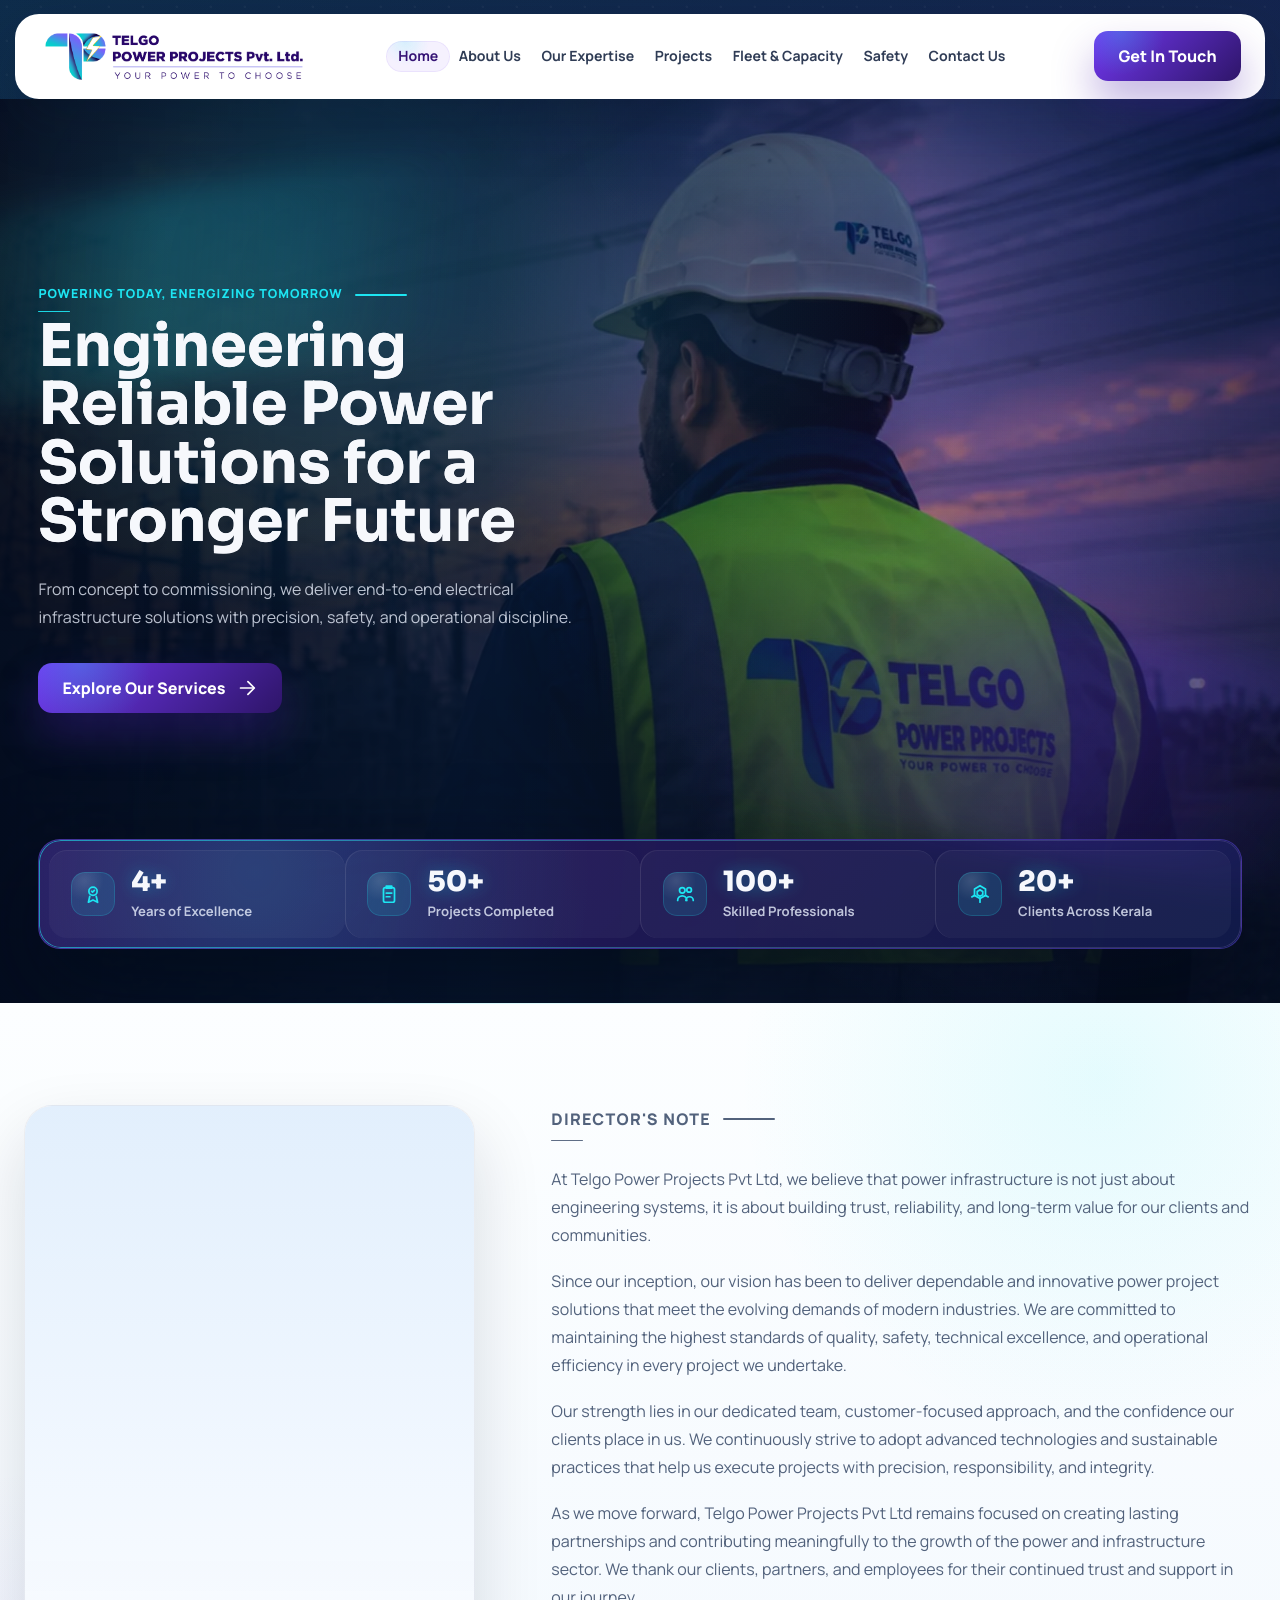
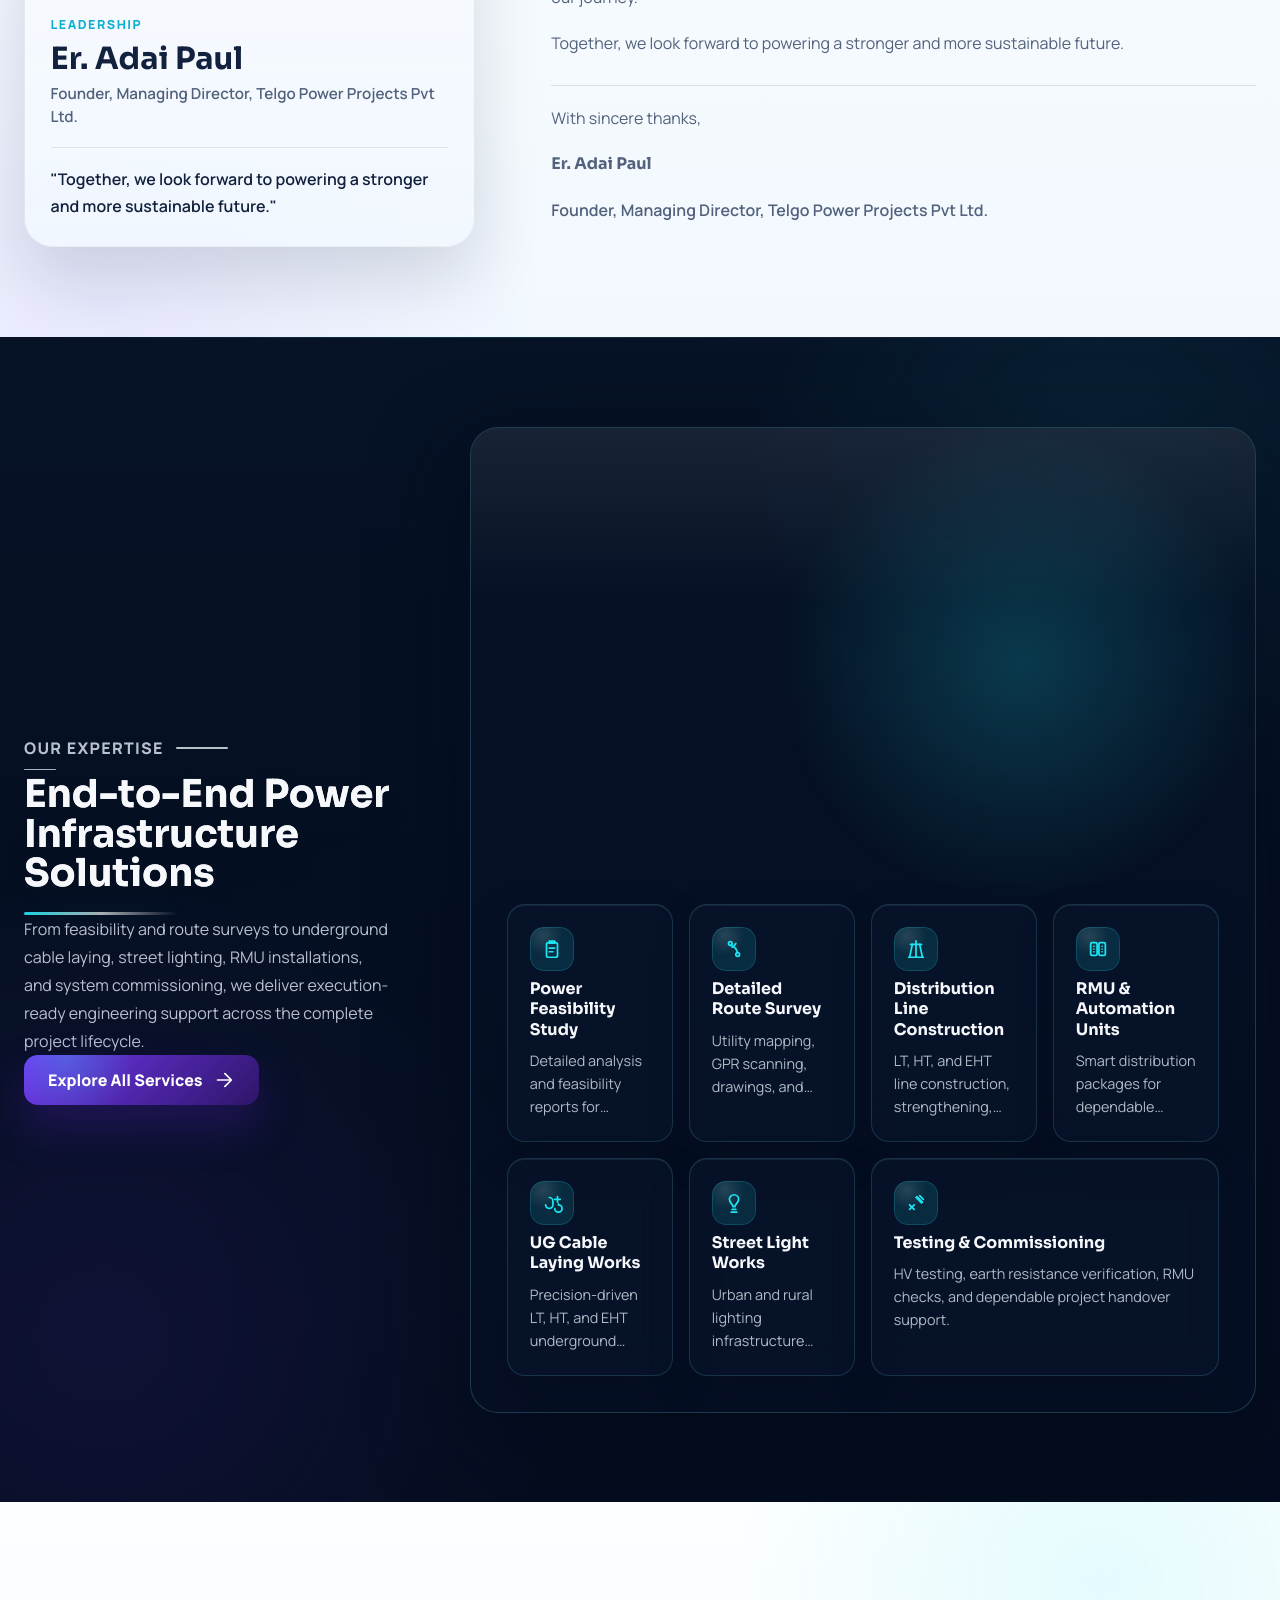
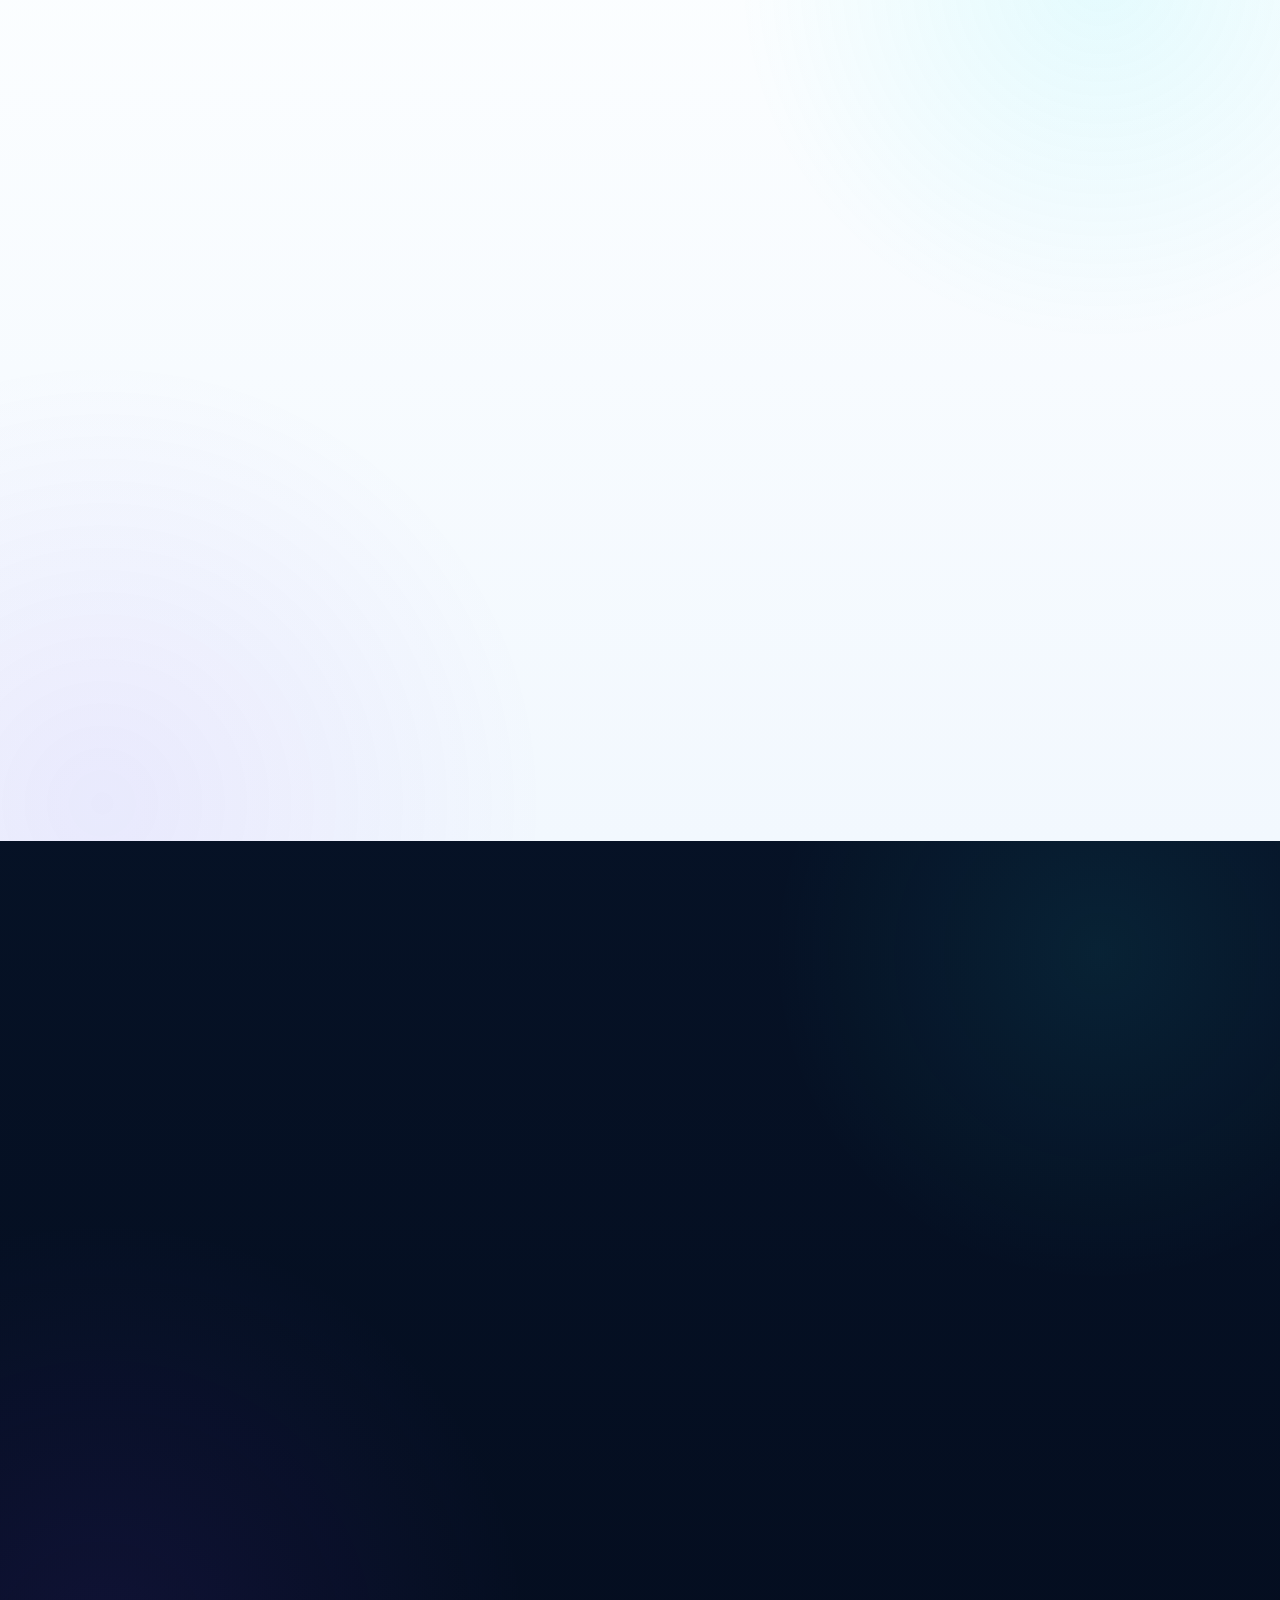
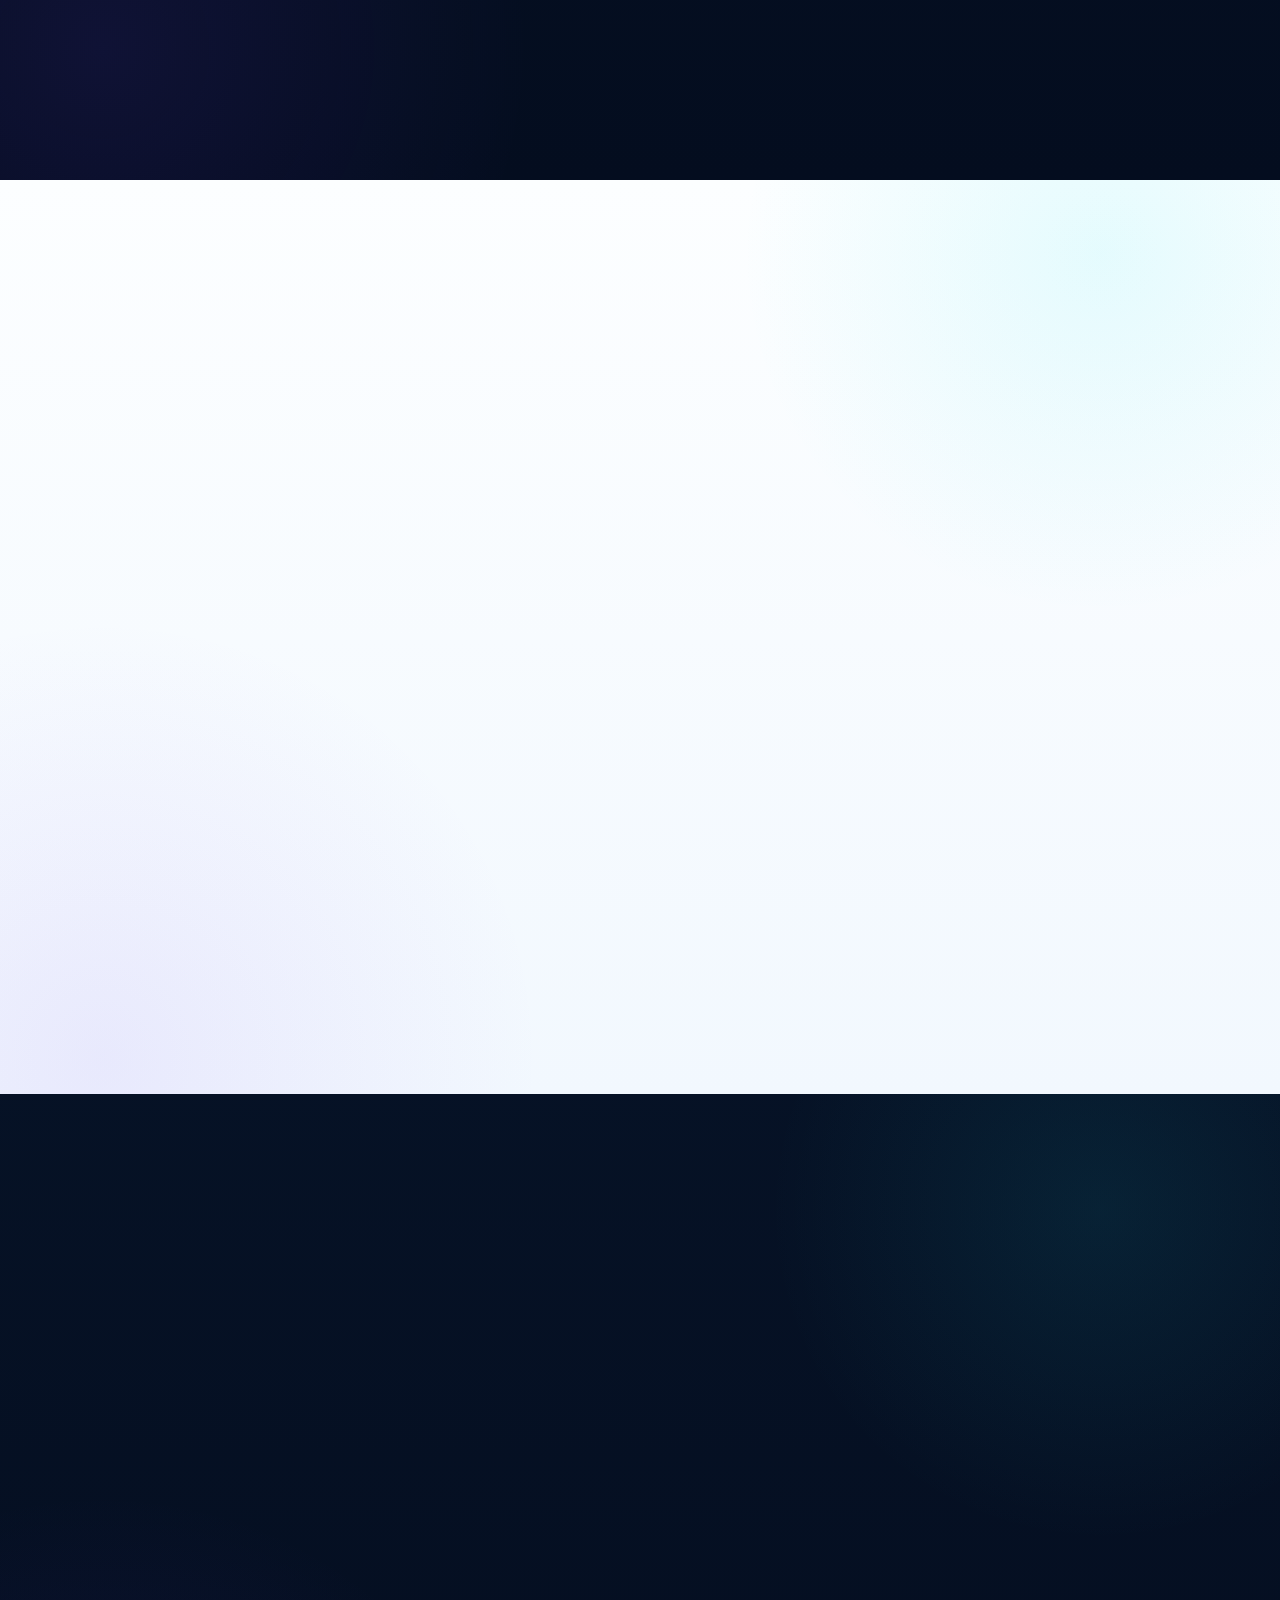
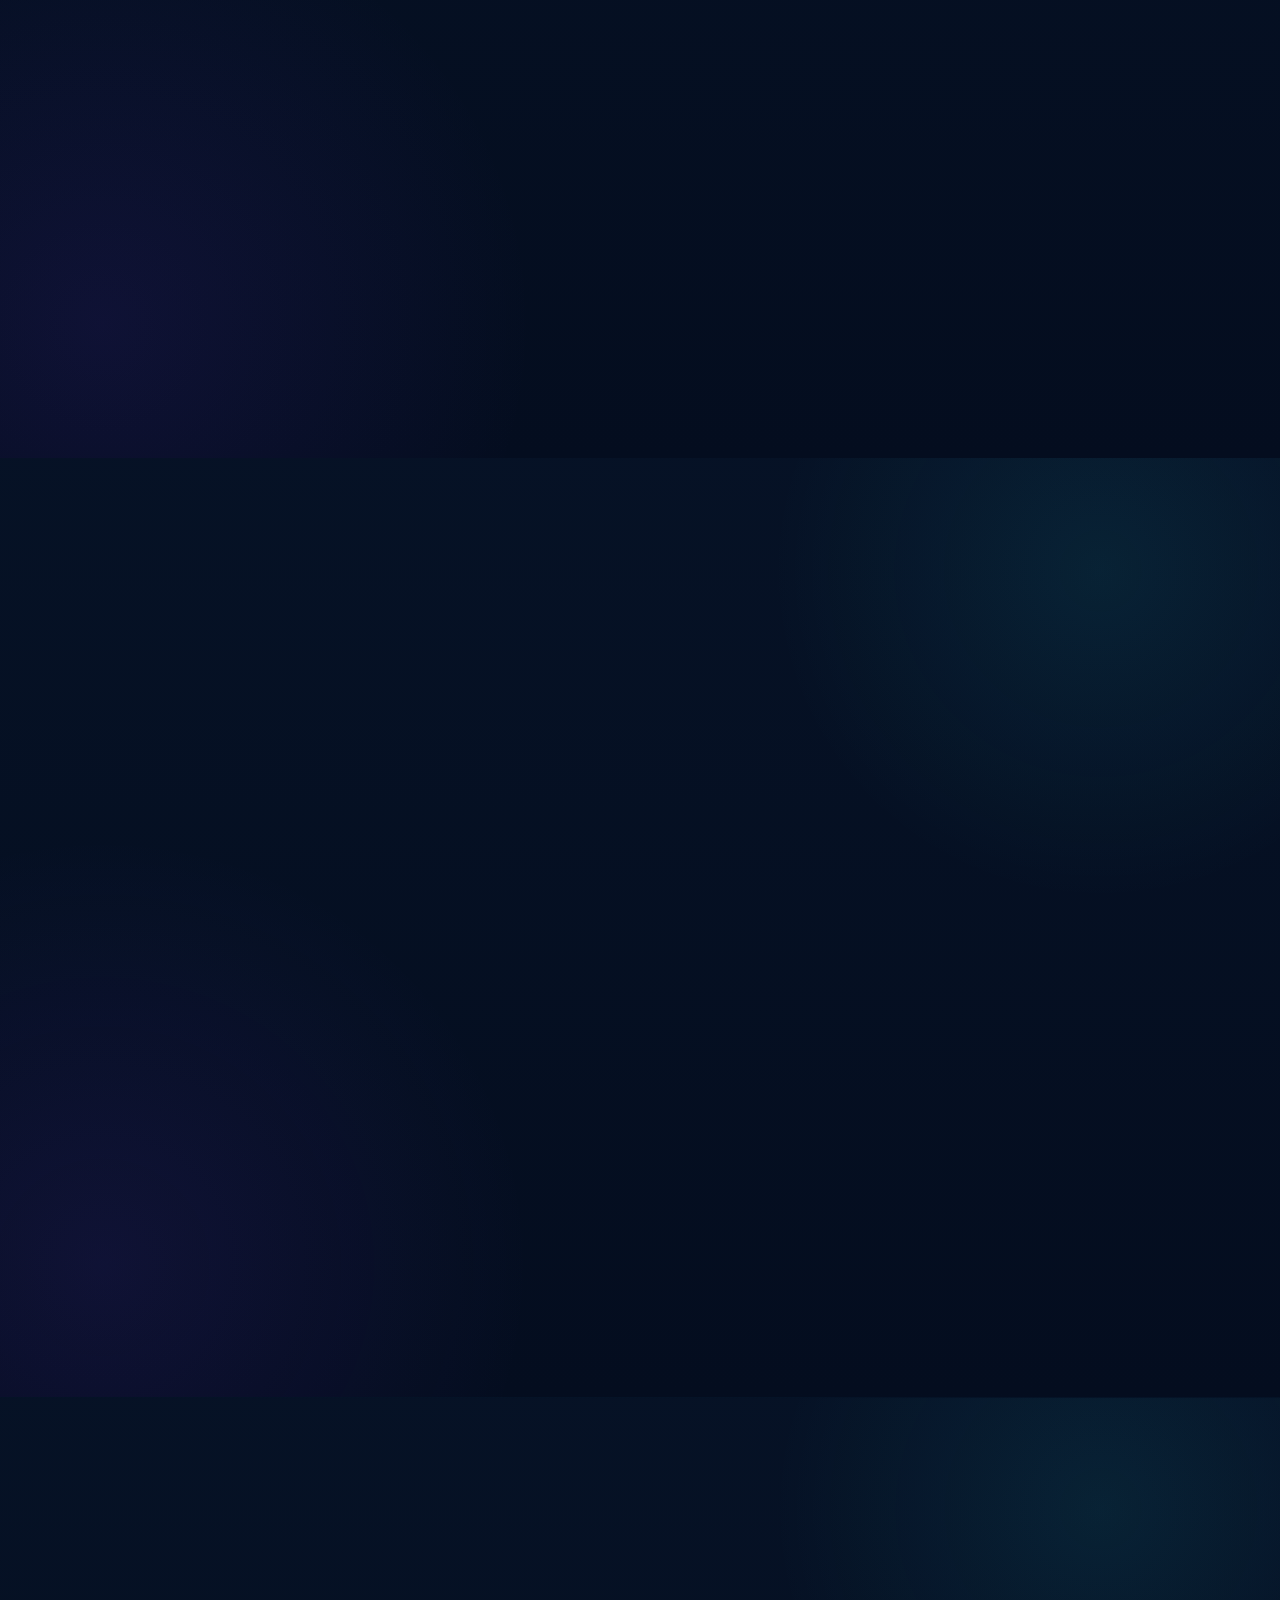
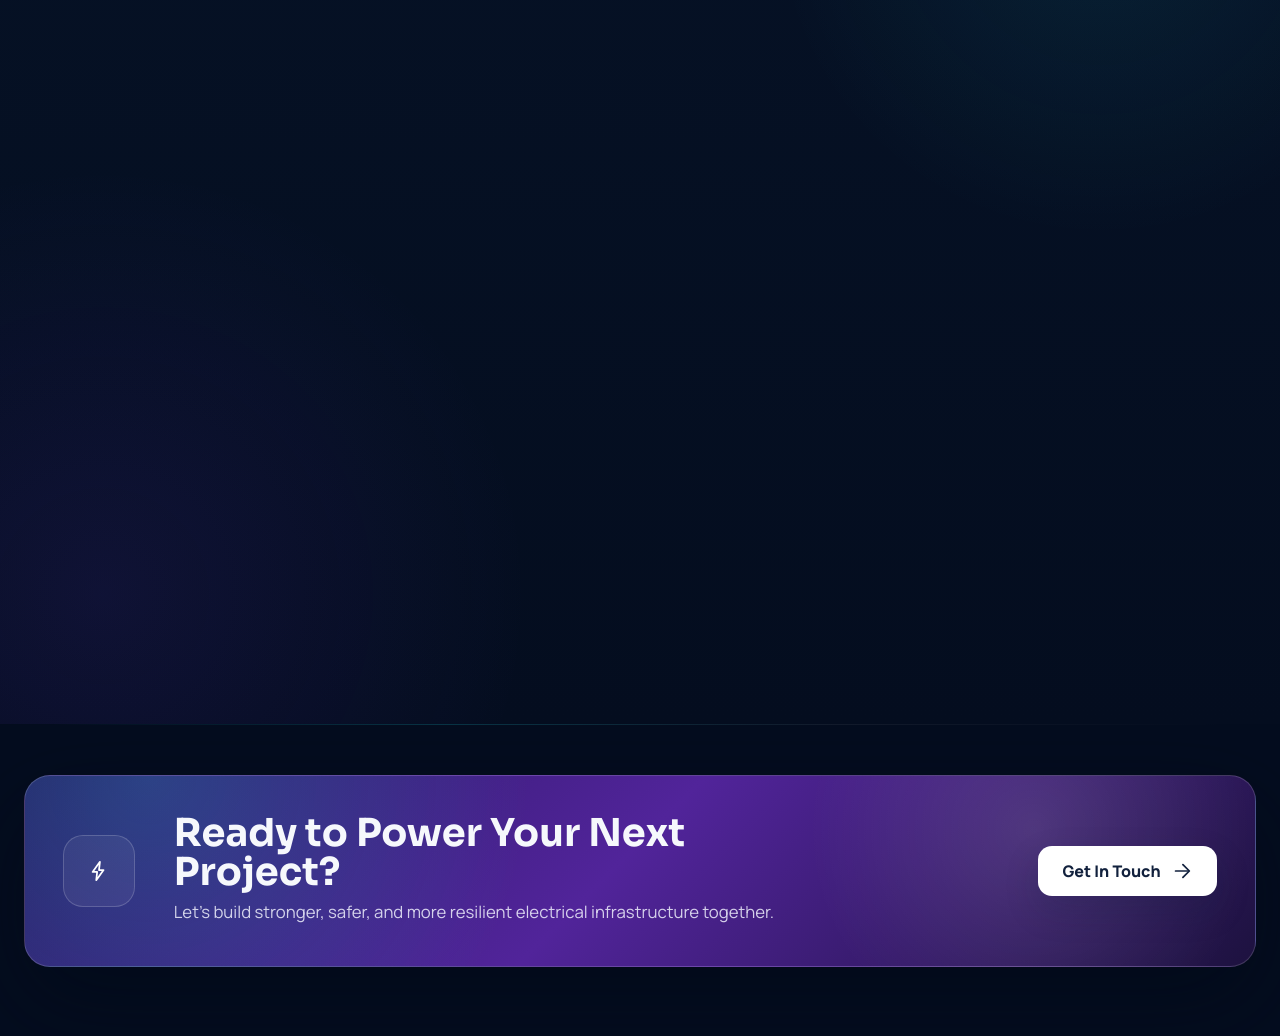
==== commit 0344263e: "y" ====
--- a/index.html
+++ b/index.html
@@ -502,15 +502,15 @@
                     <p>We take pride in supporting government bodies, infrastructure developers, airports, industrial stakeholders, and premium real estate groups across Kerala.</p>
                 </div>
                 <div class="logo-wall" data-reveal aria-label="Trusted client logos">
-                    <figure class="logo-card"><img src="assets/Websitephotos/logo-kseb.webp" alt="KSEB"></figure>
-                    <figure class="logo-card"><img src="assets/Websitephotos/logo-cial.webp" alt="CIAL"></figure>
-                    <figure class="logo-card"><img src="assets/Websitephotos/logo-kinfra.webp" alt="Kinfra"></figure>
-                    <figure class="logo-card"><img src="assets/Websitephotos/logo-sobha.webp" alt="Sobha Realty"></figure>
-                    <figure class="logo-card"><img src="assets/Websitephotos/logo-confident-group.webp" alt="Confident Group"></figure>
-                    <figure class="logo-card"><img src="assets/Websitephotos/logo-asset-homes.webp" alt="Asset Homes"></figure>
-                    <figure class="logo-card"><img src="assets/Websitephotos/logo-good-earth.webp" alt="Good Earth Builders and Developers"></figure>
-                    <figure class="logo-card"><img src="assets/Websitephotos/logo-kochi-metro.webp" alt="Kochi Metro"></figure>
-                    <figure class="logo-card"><img src="assets/Websitephotos/logo-smart-city-projects.webp" alt="Smart City Projects"></figure>
+                    <figure class="logo-card logo-card--synthite"><img src="assets/newlogos/3840px-Synthite_logo.svg.png" alt="Synthite"></figure>
+                    <figure class="logo-card logo-card--kseb"><img src="assets/Websitephotos/logo-kseb.webp" alt="KSEB"></figure>
+                    <figure class="logo-card logo-card--cial"><img src="assets/Websitephotos/logo-cial.webp" alt="CIAL"></figure>
+                    <figure class="logo-card logo-card--kinfra"><img src="assets/Websitephotos/logo-kinfra.webp" alt="Kinfra"></figure>
+                    <figure class="logo-card logo-card--sobha"><img src="assets/newlogos/Sobha_Developers_Ltd._Corporate_Logo.jpg.jpeg" alt="Sobha Developers"></figure>
+                    <figure class="logo-card logo-card--asset"><img src="assets/newlogos/logo-kinfra.webp" alt="Asset Homes"></figure>
+                    <figure class="logo-card logo-card--goodearth"><img src="assets/newlogos/_.jpg.jpeg" alt="GoodEarth"></figure>
+                    <figure class="logo-card logo-card--amrita"><img src="assets/newlogos/Amrita-Hospital-Logo-Vector.svg-.png" alt="Amrita Hospital"></figure>
+                    <figure class="logo-card logo-card--bmh"><img src="assets/newlogos/5e68d8dcabaae740520b39fc_Слой 0.jpg.jpeg" alt="BMH"></figure>
                 </div>
             </div>
         </section>
--- a/assets/styles/site.css
+++ b/assets/styles/site.css
@@ -3523,13 +3523,15 @@
 }
 
 .logo-card img {
-    width: 100%;
-    height: 100%;
+    width: var(--logo-width, 100%);
+    height: var(--logo-height, 100%);
     max-height: none;
     max-width: none;
-    object-fit: contain;
-    background: #ffffff;
-    transform: translate3d(0, 0, 0) scale(1.24);
+    object-fit: var(--logo-fit, contain);
+    object-position: var(--logo-position, center);
+    padding: var(--logo-inner-pad, 0);
+    background: var(--logo-bg, #ffffff);
+    transform: translate3d(0, 0, 0) scale(var(--logo-scale, 1.24));
 }
 
 .logo-card:hover {
@@ -3539,11 +3541,66 @@
 }
 
 .logo-card:hover img {
-    transform: translate3d(0, 0, 0) scale(1.32);
+    transform: translate3d(0, 0, 0) scale(var(--logo-hover-scale, 1.32));
 }
 
 .logo-card > img {
     z-index: 2;
+}
+
+.logo-card--synthite {
+    --logo-scale: 0.94;
+    --logo-hover-scale: 0.98;
+    --logo-inner-pad: 14px 18px;
+}
+
+.logo-card--kseb {
+    --logo-scale: 1.08;
+    --logo-hover-scale: 1.14;
+}
+
+.logo-card--cial {
+    --logo-scale: 1.08;
+    --logo-hover-scale: 1.14;
+}
+
+.logo-card--kinfra {
+    --logo-scale: 1.06;
+    --logo-hover-scale: 1.12;
+}
+
+.logo-card--sobha {
+    --logo-width: 118%;
+    --logo-height: 118%;
+    --logo-scale: 1;
+    --logo-hover-scale: 1.04;
+    --logo-position: center 72%;
+}
+
+.logo-card--asset {
+    --logo-width: 82%;
+    --logo-height: 82%;
+    --logo-scale: 1;
+    --logo-hover-scale: 1.05;
+}
+
+.logo-card--goodearth {
+    --logo-width: 80%;
+    --logo-height: 80%;
+    --logo-scale: 1;
+    --logo-hover-scale: 1.05;
+}
+
+.logo-card--amrita {
+    --logo-scale: 0.96;
+    --logo-hover-scale: 1;
+    --logo-inner-pad: 10px 12px;
+}
+
+.logo-card--bmh {
+    --logo-scale: 1;
+    --logo-hover-scale: 1.04;
+    --logo-inner-pad: 10px 14px;
 }
 
 .logo-card:hover::before {
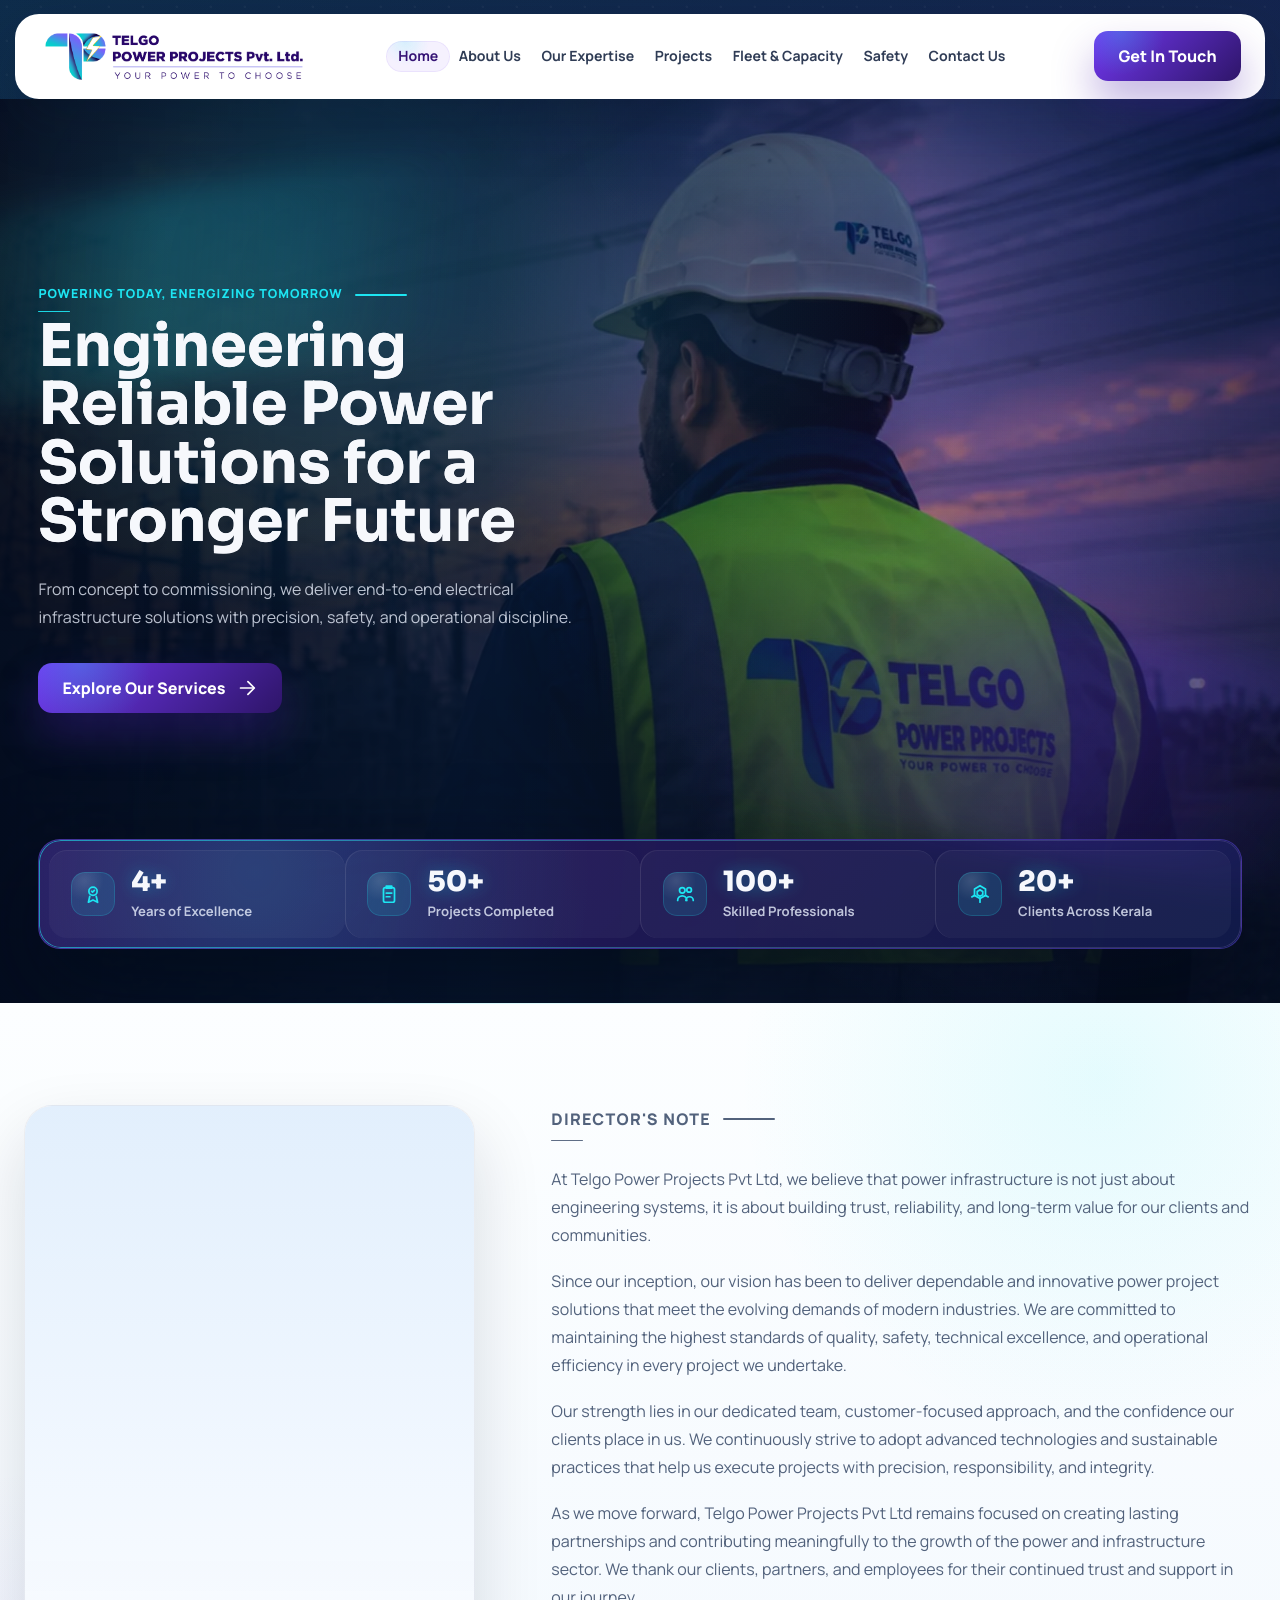
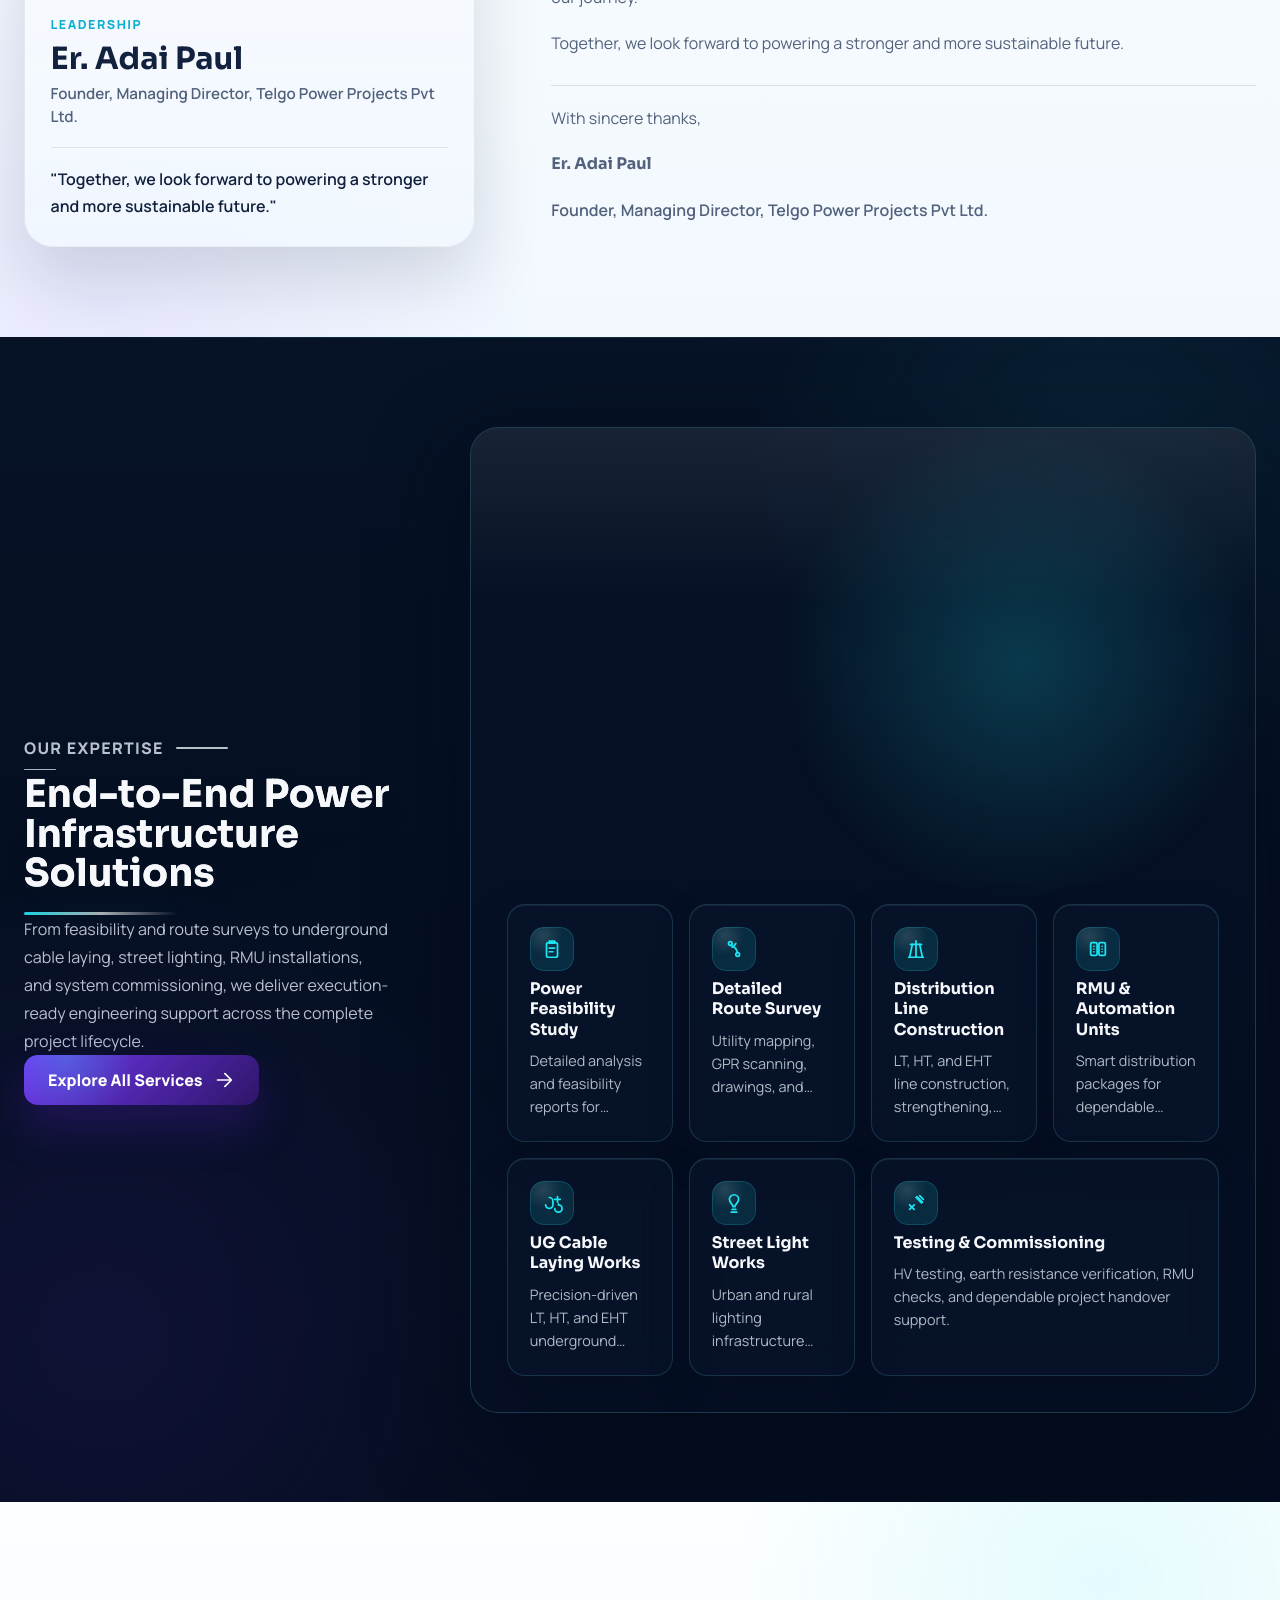
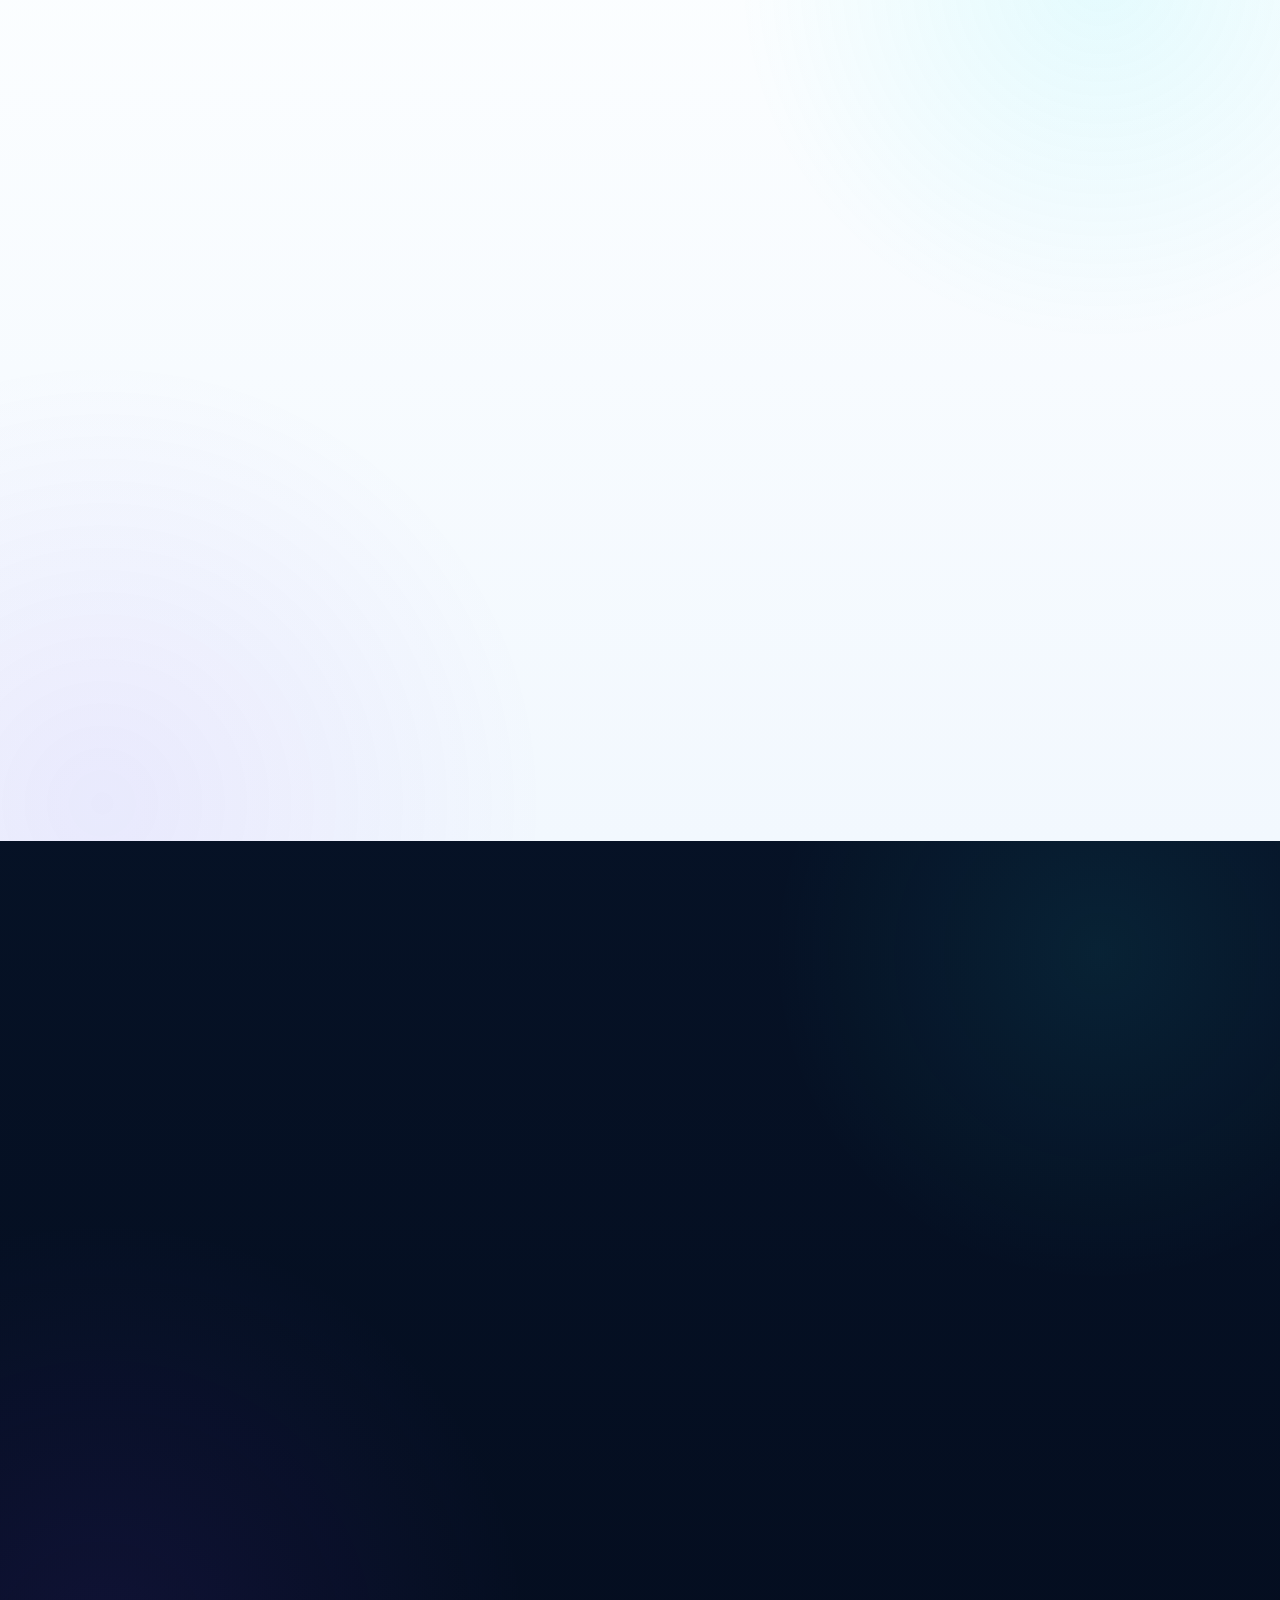
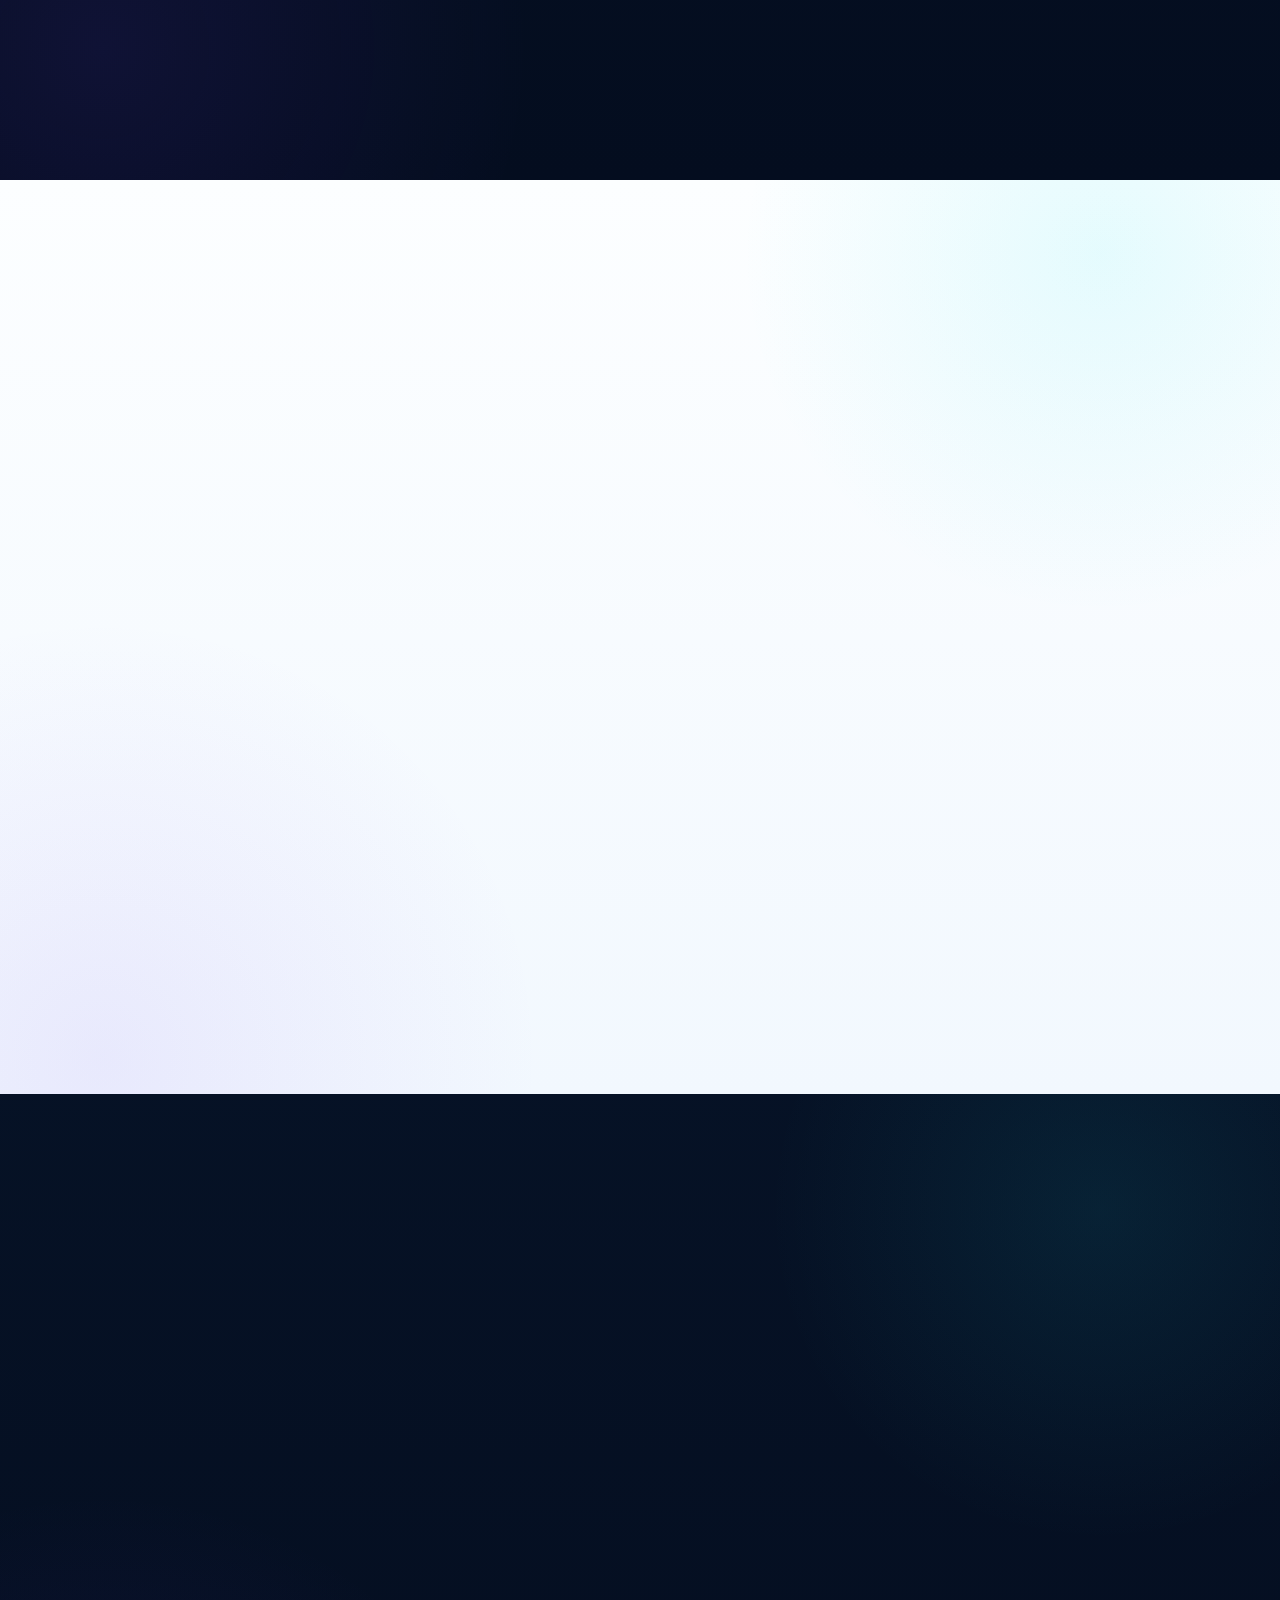
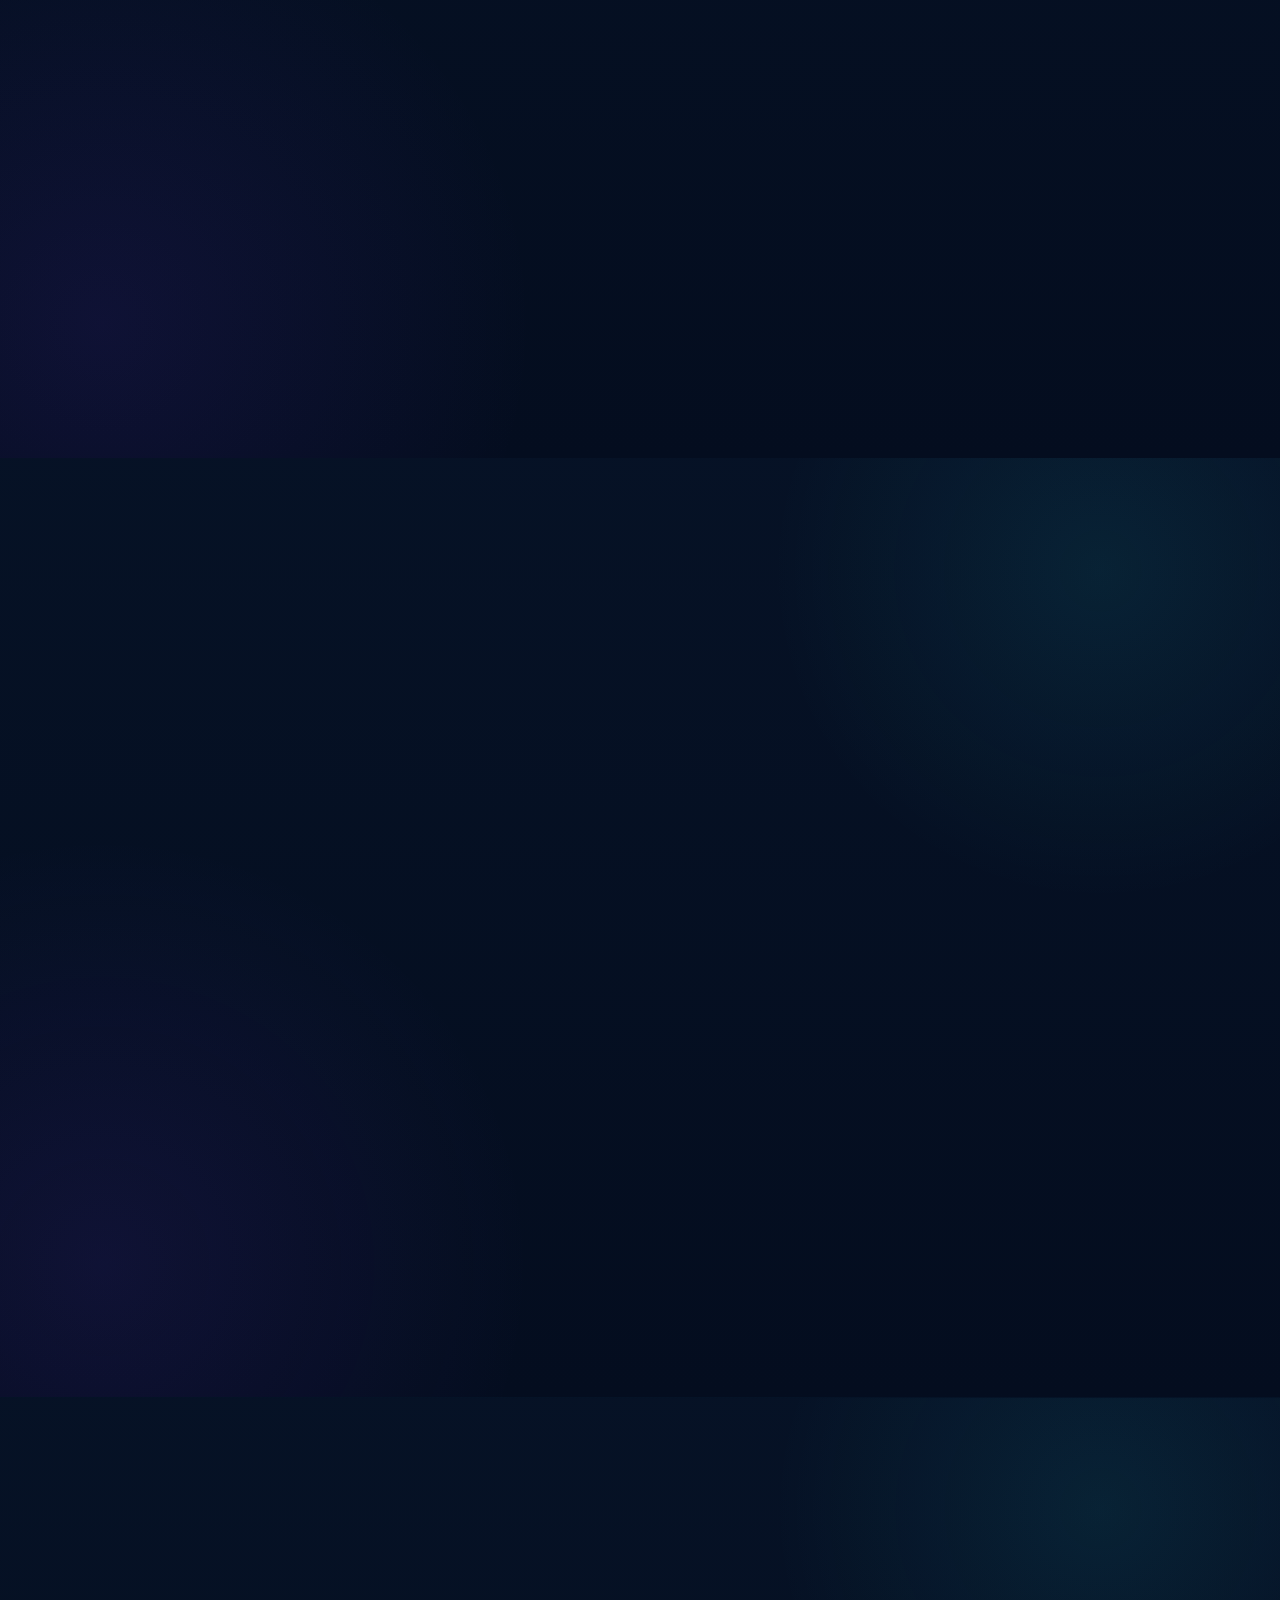
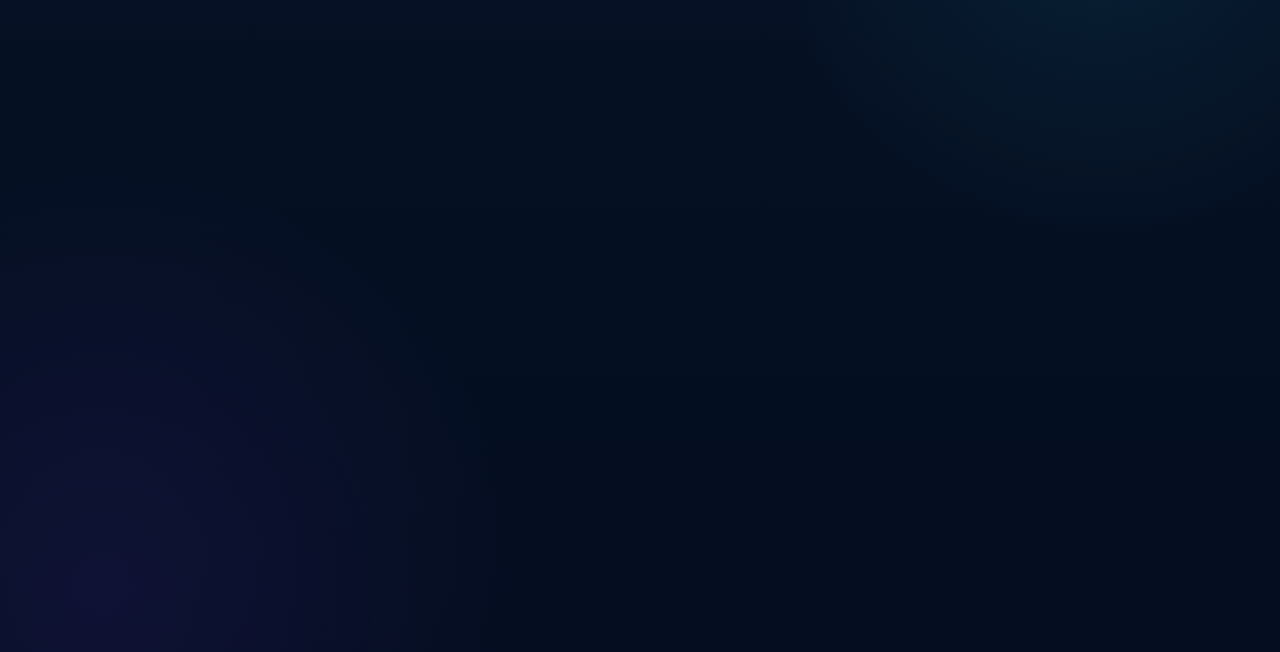
==== commit 9dfe21c0: "y" ====
--- a/index.html
+++ b/index.html
@@ -506,11 +506,11 @@
                     <figure class="logo-card logo-card--kseb"><img src="assets/Websitephotos/logo-kseb.webp" alt="KSEB"></figure>
                     <figure class="logo-card logo-card--cial"><img src="assets/Websitephotos/logo-cial.webp" alt="CIAL"></figure>
                     <figure class="logo-card logo-card--kinfra"><img src="assets/Websitephotos/logo-kinfra.webp" alt="Kinfra"></figure>
-                    <figure class="logo-card logo-card--sobha"><img src="assets/newlogos/Sobha_Developers_Ltd._Corporate_Logo.jpg.jpeg" alt="Sobha Developers"></figure>
+                    <figure class="logo-card logo-card--sobha"><img src="assets/Websitephotos/logo-sobha.webp" alt="Sobha Developers"></figure>
                     <figure class="logo-card logo-card--asset"><img src="assets/newlogos/logo-kinfra.webp" alt="Asset Homes"></figure>
-                    <figure class="logo-card logo-card--goodearth"><img src="assets/newlogos/_.jpg.jpeg" alt="GoodEarth"></figure>
+                    <figure class="logo-card logo-card--goodearth"><img src="assets/Websitephotos/logo-good-earth.webp" alt="GoodEarth"></figure>
                     <figure class="logo-card logo-card--amrita"><img src="assets/newlogos/Amrita-Hospital-Logo-Vector.svg-.png" alt="Amrita Hospital"></figure>
-                    <figure class="logo-card logo-card--bmh"><img src="assets/newlogos/5e68d8dcabaae740520b39fc_Слой 0.jpg.jpeg" alt="BMH"></figure>
+                    <figure class="logo-card logo-card--bmh"><img src="assets/newlogos/5e68d8dcabaae740520b39fc_%D0%A1%D0%BB%D0%BE%D0%B8%CC%86%200.jpg.jpeg" alt="BMH"></figure>
                 </div>
             </div>
         </section>
--- a/assets/styles/site.css
+++ b/assets/styles/site.css
@@ -3565,16 +3565,21 @@
 }
 
 .logo-card--kinfra {
-    --logo-scale: 1.06;
-    --logo-hover-scale: 1.12;
-}
-
-.logo-card--sobha {
-    --logo-width: 118%;
-    --logo-height: 118%;
+    --logo-width: 126%;
+    --logo-height: 126%;
+    --logo-fit: cover;
+    --logo-position: center 56%;
     --logo-scale: 1;
     --logo-hover-scale: 1.04;
-    --logo-position: center 72%;
+    --logo-mobile-scale: 1.04;
+}
+
+.logo-card--sobha {
+    --logo-width: 88%;
+    --logo-height: 88%;
+    --logo-scale: 1.02;
+    --logo-hover-scale: 1.04;
+    --logo-mobile-scale: 1;
 }
 
 .logo-card--asset {
@@ -3585,10 +3590,11 @@
 }
 
 .logo-card--goodearth {
-    --logo-width: 80%;
-    --logo-height: 80%;
-    --logo-scale: 1;
+    --logo-width: 88%;
+    --logo-height: 88%;
+    --logo-scale: 1.02;
     --logo-hover-scale: 1.05;
+    --logo-mobile-scale: 1;
 }
 
 .logo-card--amrita {
@@ -3598,9 +3604,12 @@
 }
 
 .logo-card--bmh {
-    --logo-scale: 1;
+    --logo-width: 94%;
+    --logo-height: 94%;
+    --logo-scale: 1.02;
     --logo-hover-scale: 1.04;
     --logo-inner-pad: 10px 14px;
+    --logo-mobile-scale: 1;
 }
 
 .logo-card:hover::before {
@@ -3717,7 +3726,7 @@
     .logo-card img {
         height: 100%;
         width: 100%;
-        transform: translate3d(0, 0, 0) scale(1.18);
+        transform: translate3d(0, 0, 0) scale(var(--logo-mobile-scale, var(--logo-scale, 1.18)));
     }
 }
 
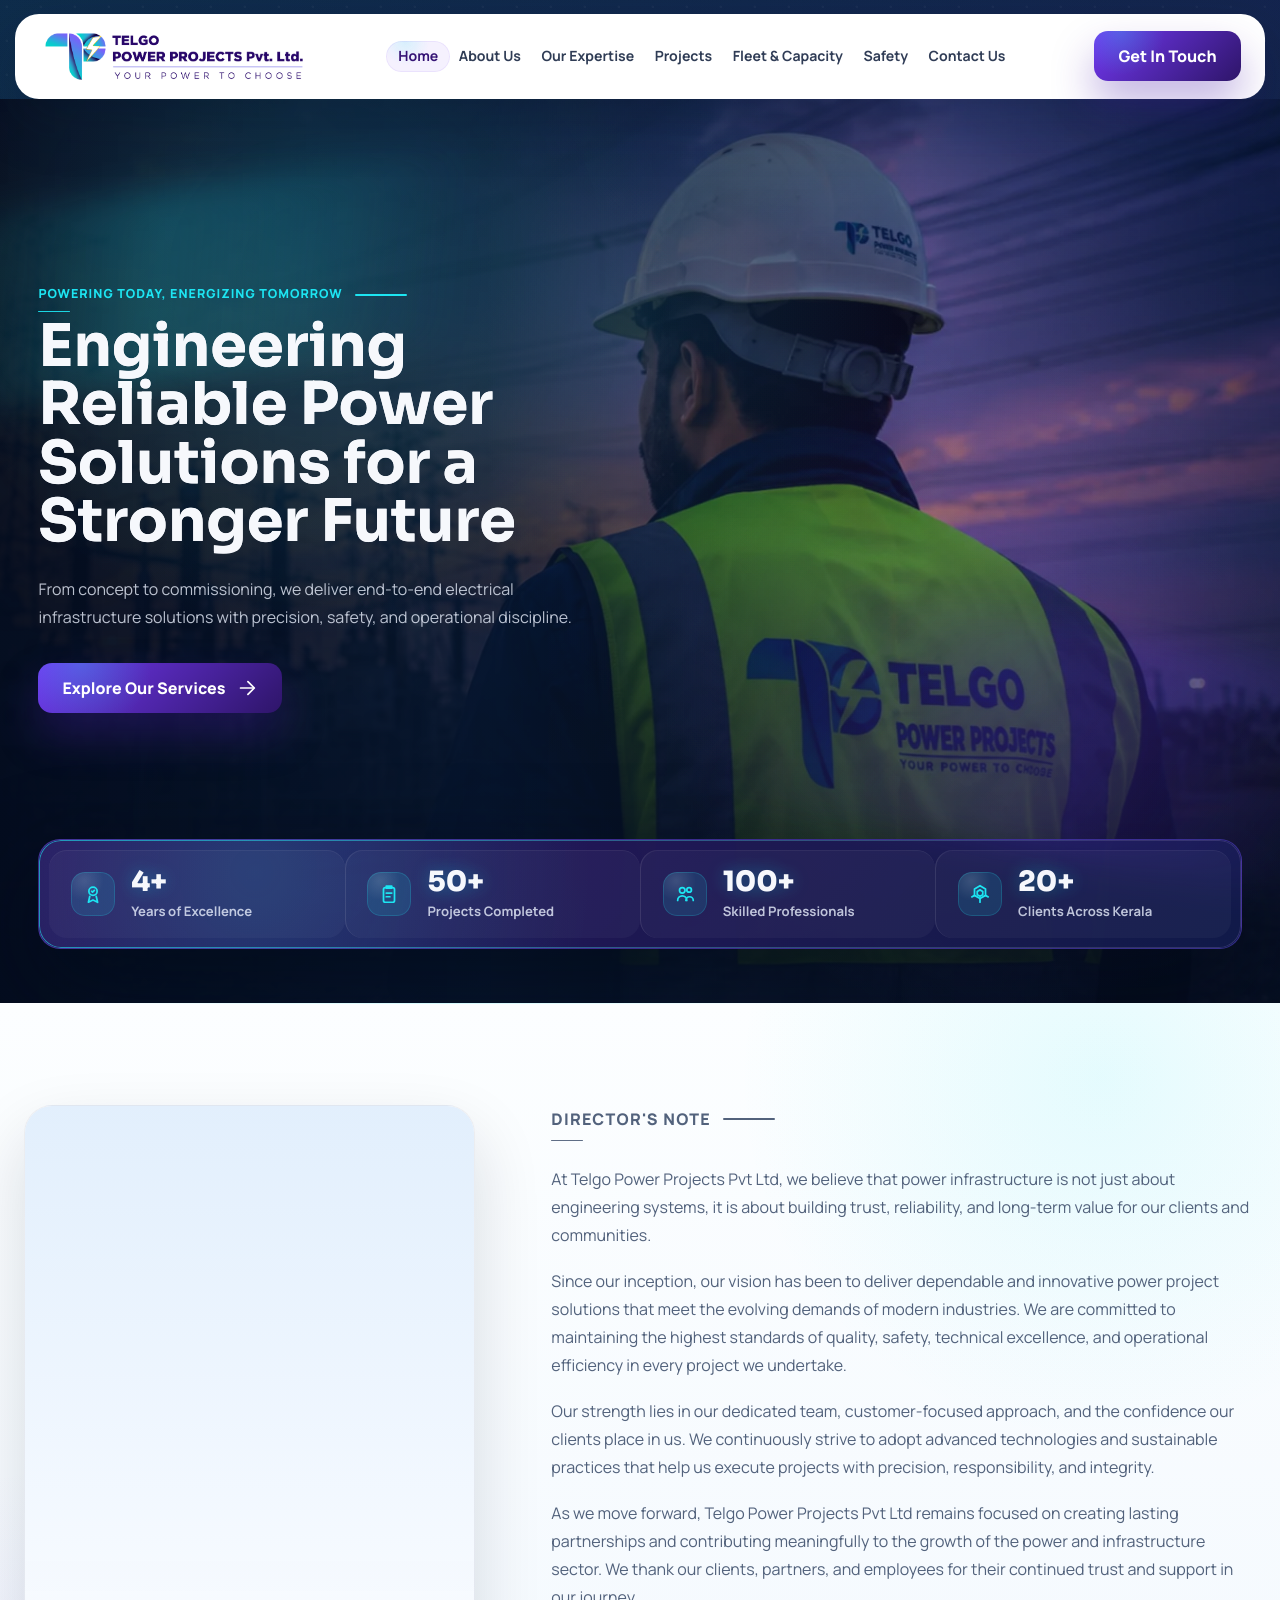
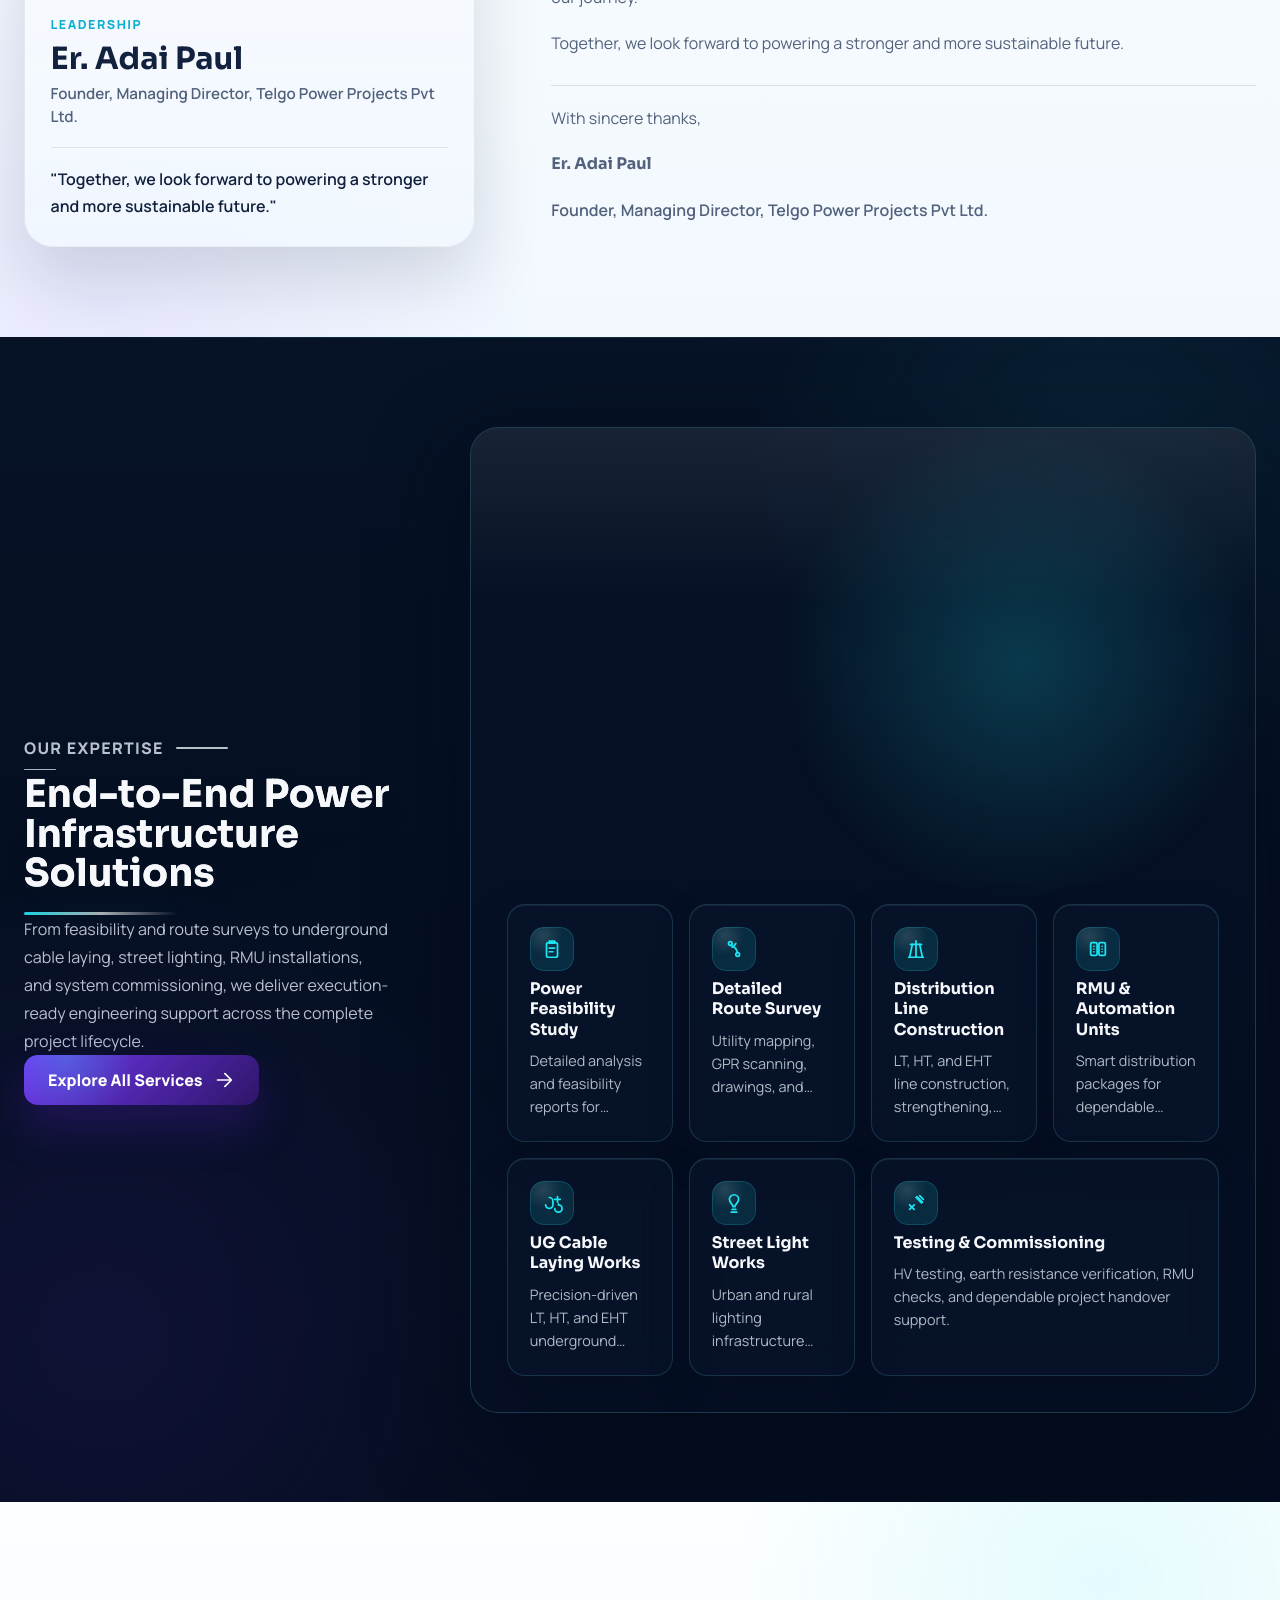
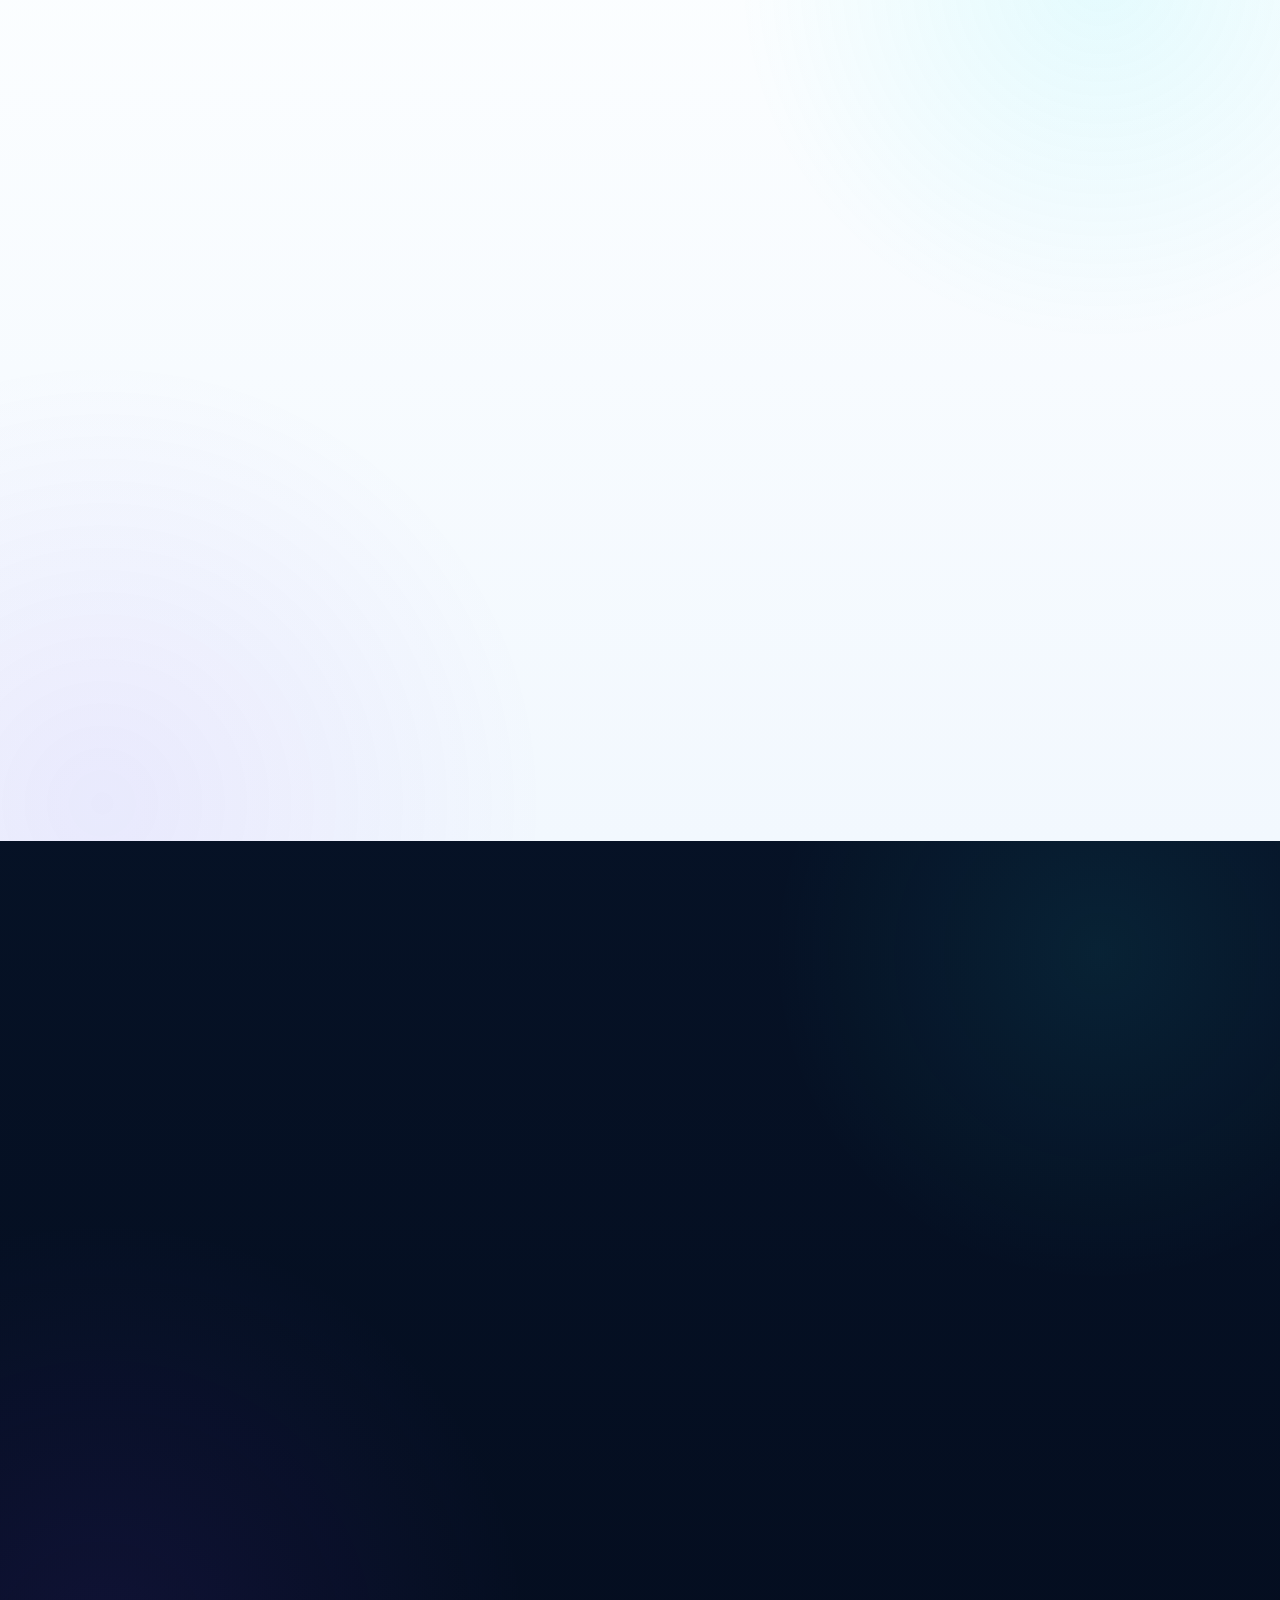
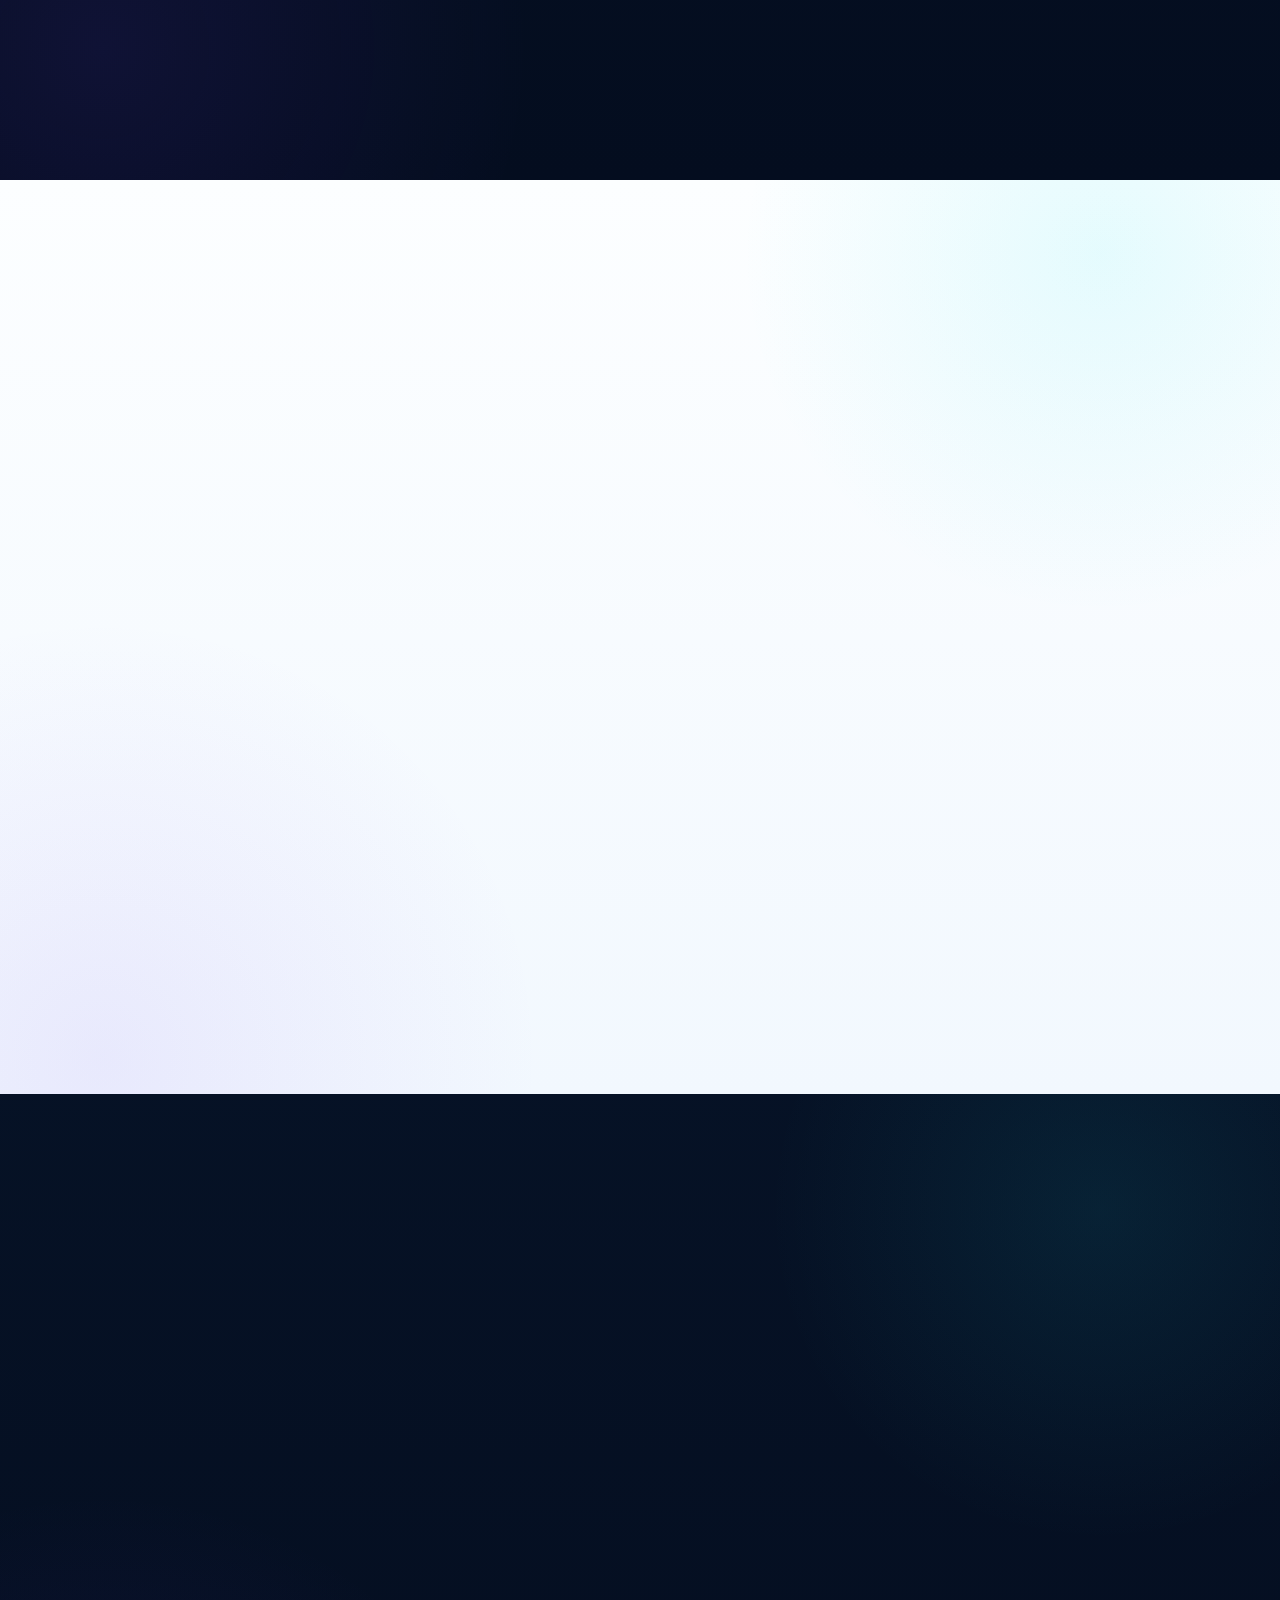
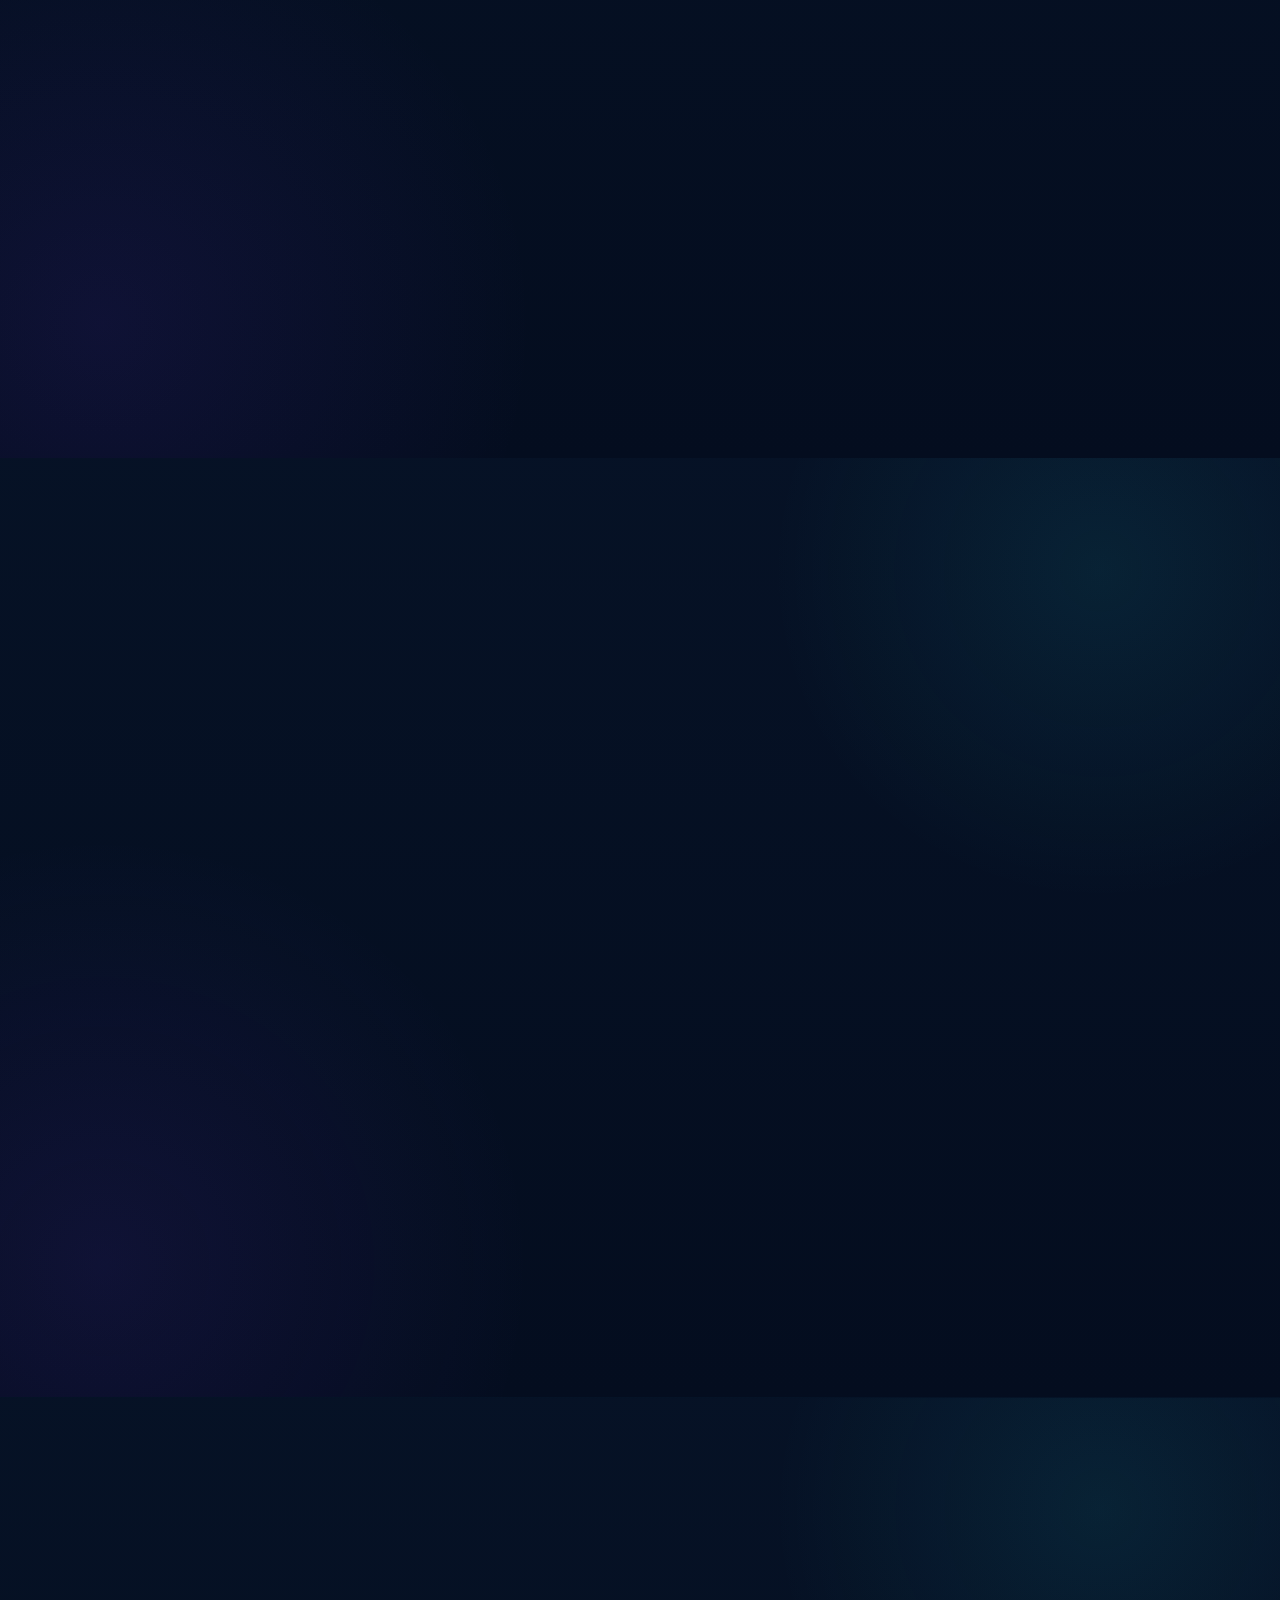
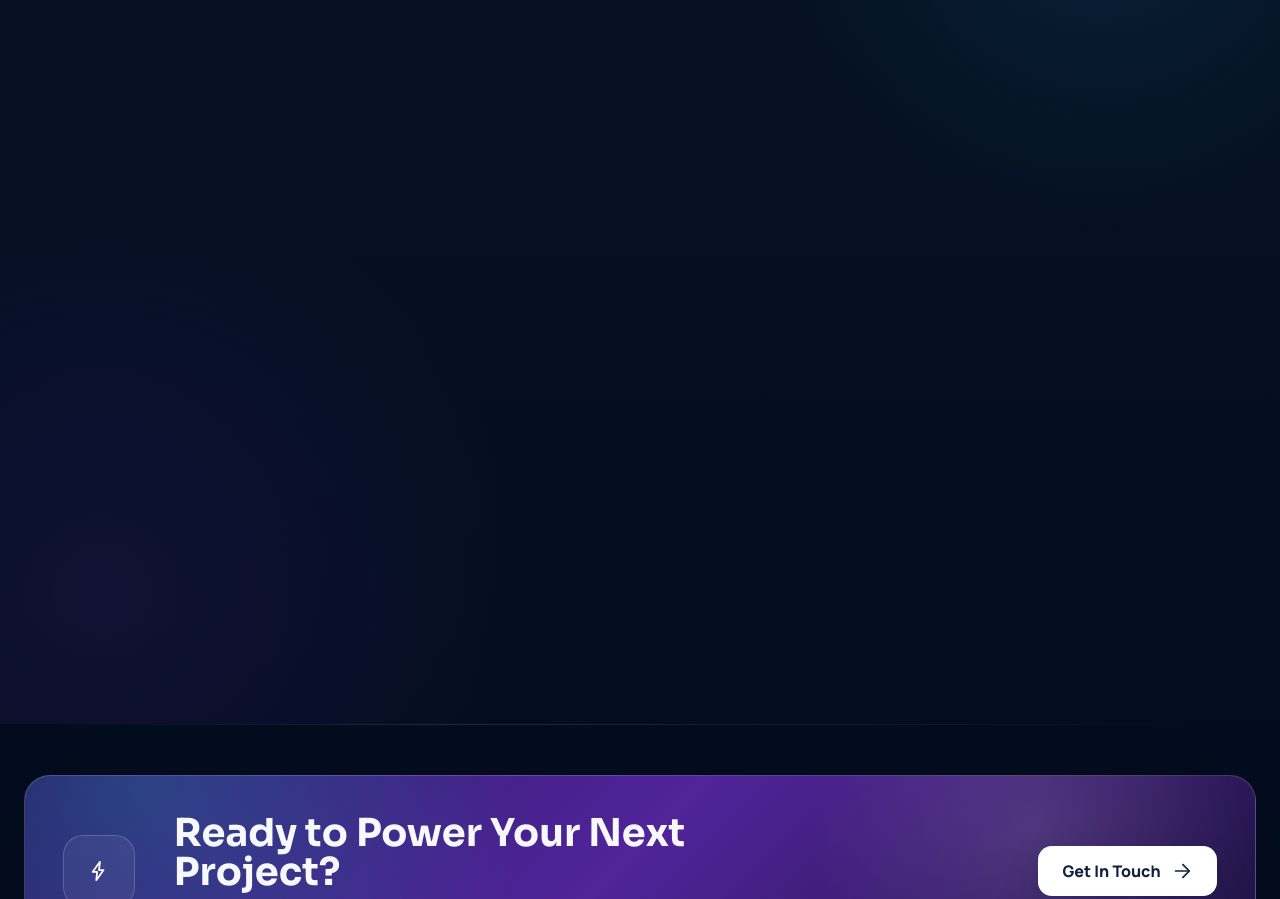
==== commit 9b1143d8: "y" ====
--- a/index.html
+++ b/index.html
@@ -506,7 +506,7 @@
                     <figure class="logo-card logo-card--kseb"><img src="assets/Websitephotos/logo-kseb.webp" alt="KSEB"></figure>
                     <figure class="logo-card logo-card--cial"><img src="assets/Websitephotos/logo-cial.webp" alt="CIAL"></figure>
                     <figure class="logo-card logo-card--kinfra"><img src="assets/Websitephotos/logo-kinfra.webp" alt="Kinfra"></figure>
-                    <figure class="logo-card logo-card--sobha"><img src="assets/Websitephotos/logo-sobha.webp" alt="Sobha Developers"></figure>
+                    <figure class="logo-card logo-card--sobha"><img src="assets/newlogos/Sobha_Developers_Ltd._Corporate_Logo.jpg.jpeg" alt="Sobha Developers"></figure>
                     <figure class="logo-card logo-card--asset"><img src="assets/newlogos/logo-kinfra.webp" alt="Asset Homes"></figure>
                     <figure class="logo-card logo-card--goodearth"><img src="assets/Websitephotos/logo-good-earth.webp" alt="GoodEarth"></figure>
                     <figure class="logo-card logo-card--amrita"><img src="assets/newlogos/Amrita-Hospital-Logo-Vector.svg-.png" alt="Amrita Hospital"></figure>
--- a/assets/styles/site.css
+++ b/assets/styles/site.css
@@ -3575,10 +3575,12 @@
 }
 
 .logo-card--sobha {
-    --logo-width: 88%;
-    --logo-height: 88%;
-    --logo-scale: 1.02;
-    --logo-hover-scale: 1.04;
+    --logo-width: 100%;
+    --logo-height: 100%;
+    --logo-fit: cover;
+    --logo-position: center 78%;
+    --logo-scale: 1;
+    --logo-hover-scale: 1.02;
     --logo-mobile-scale: 1;
 }
 
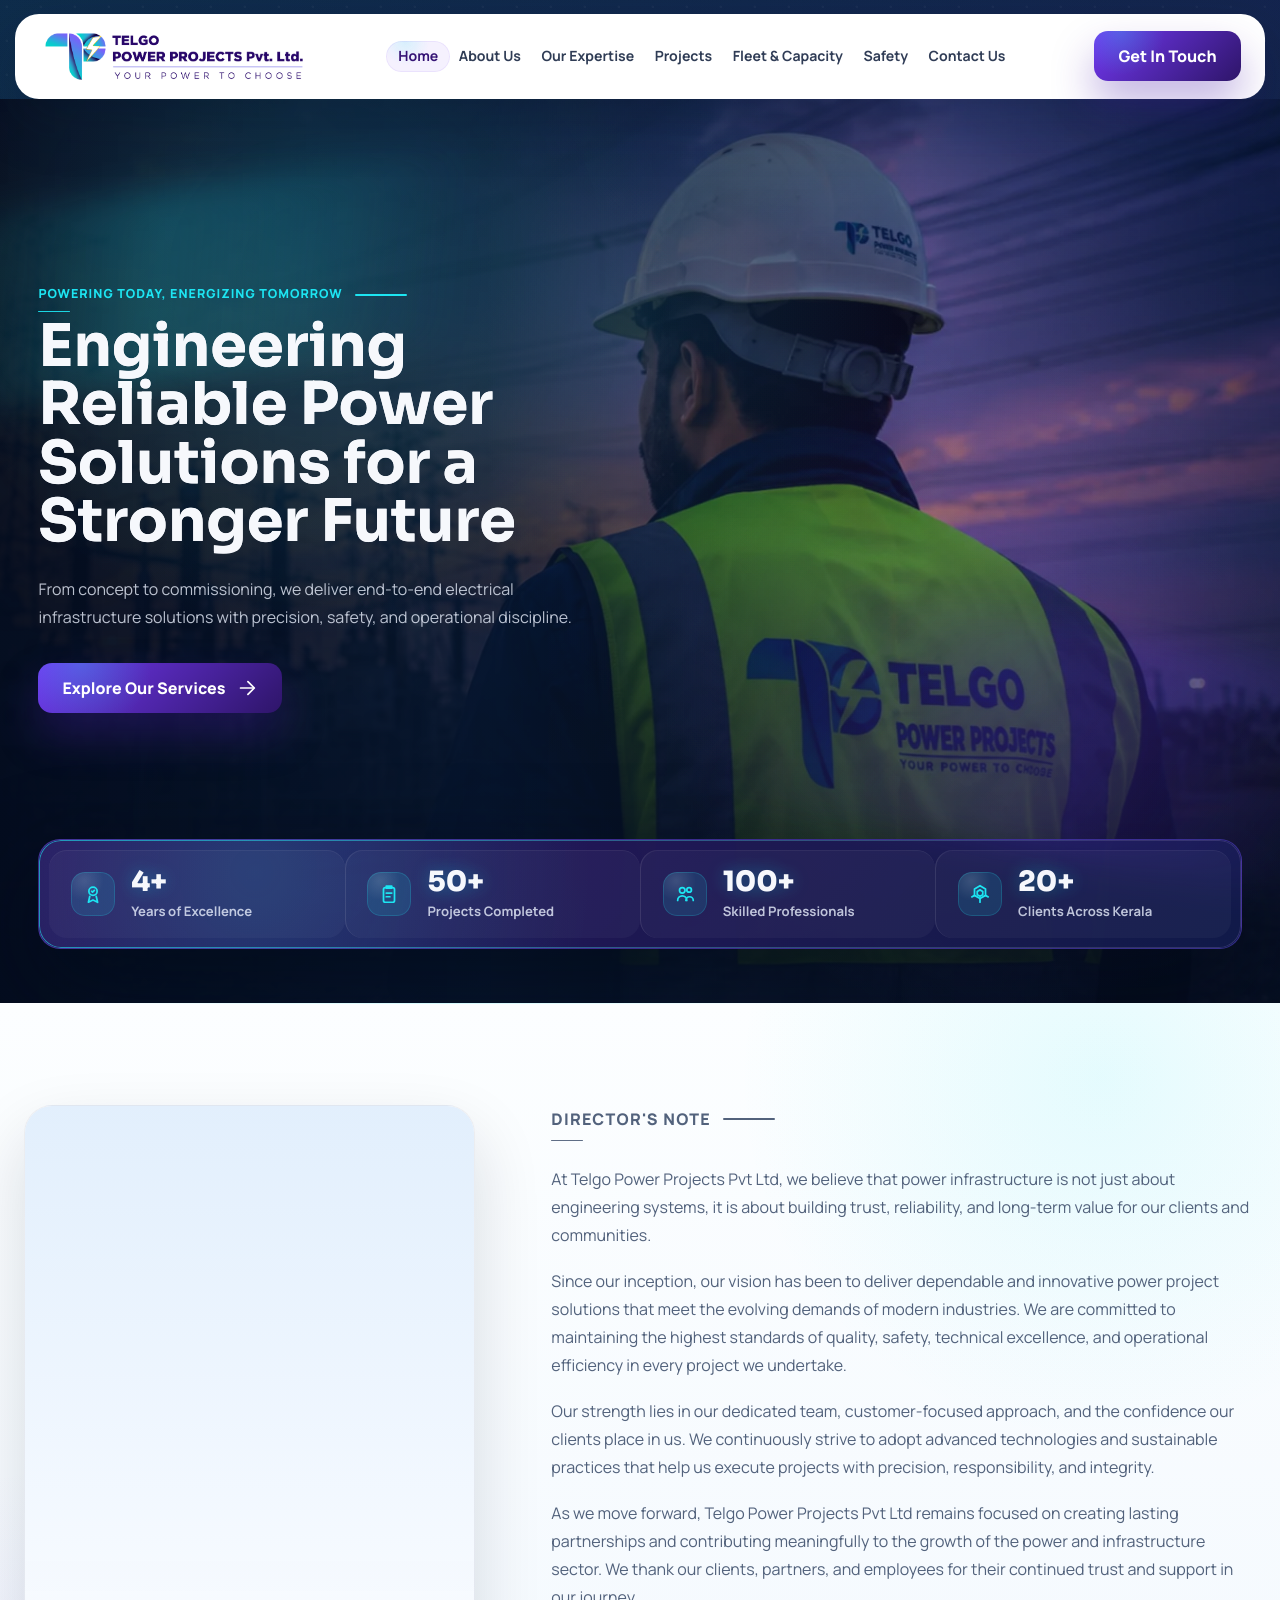
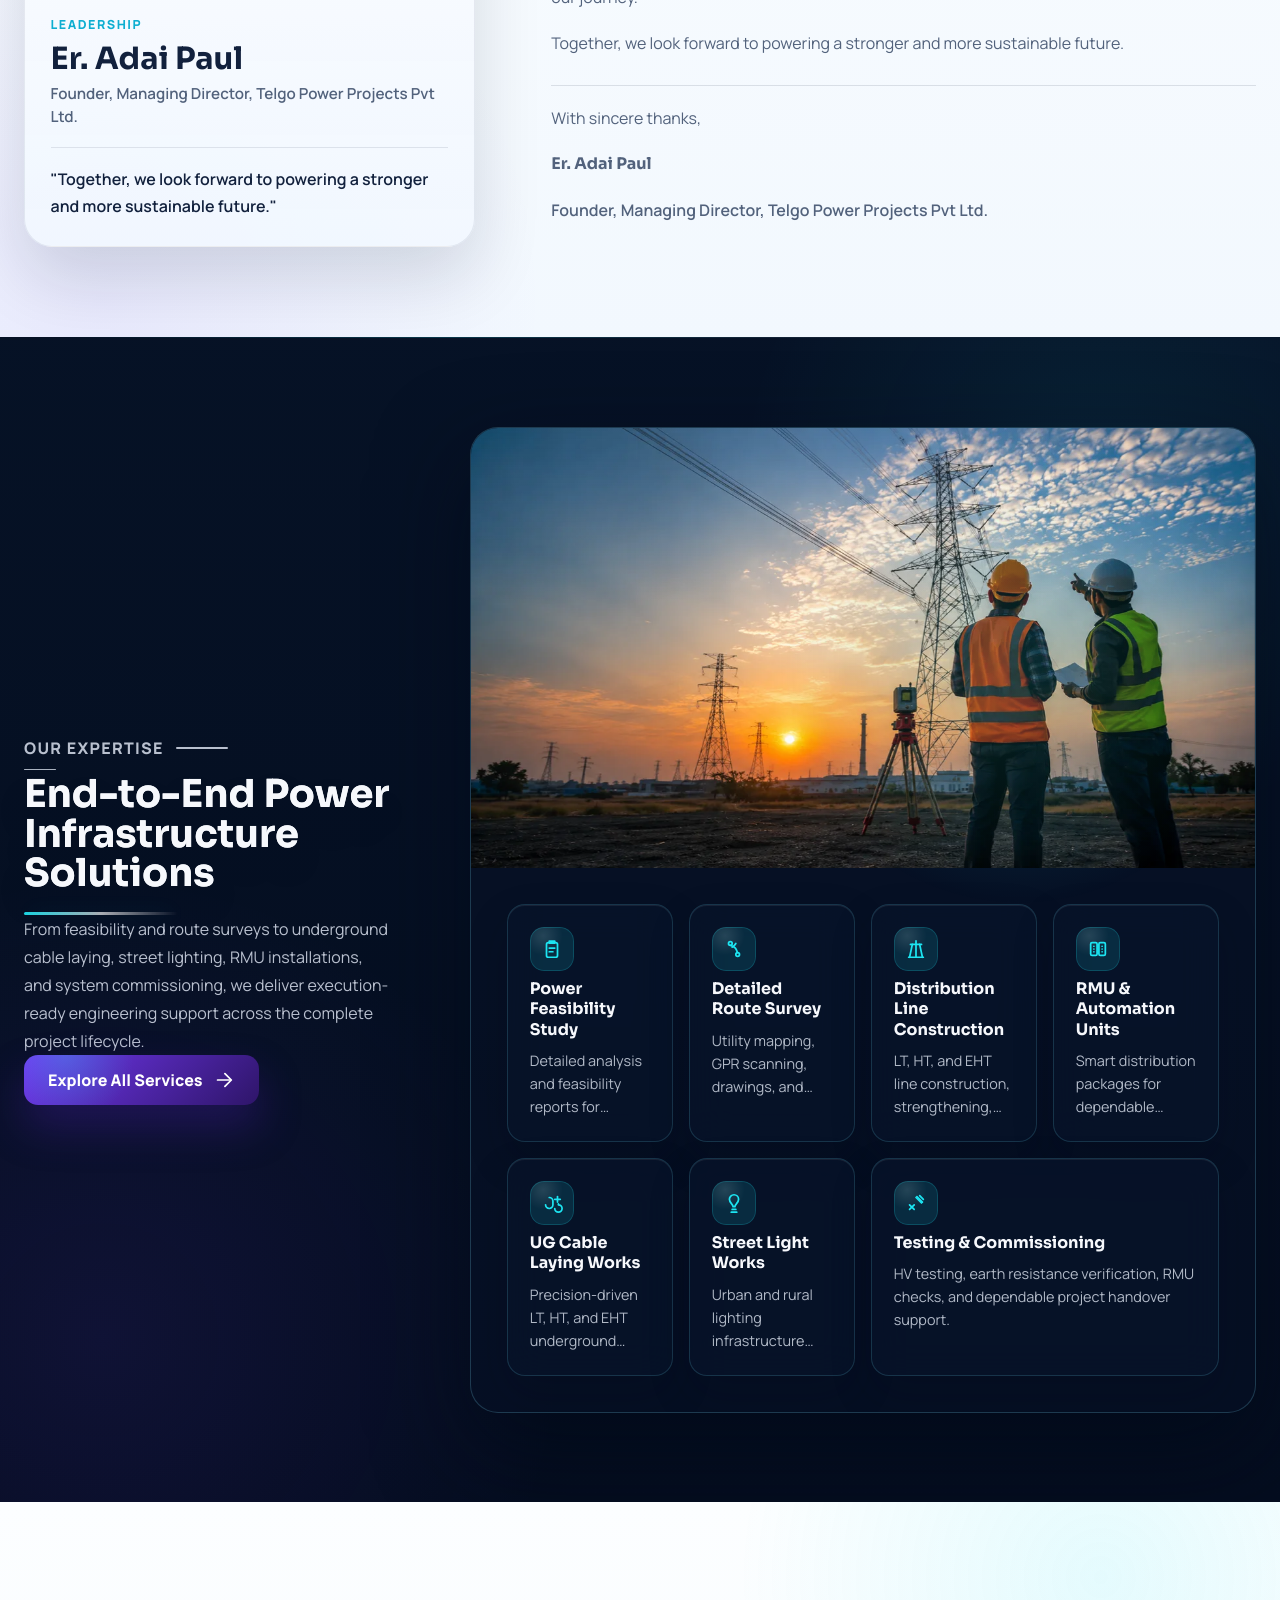
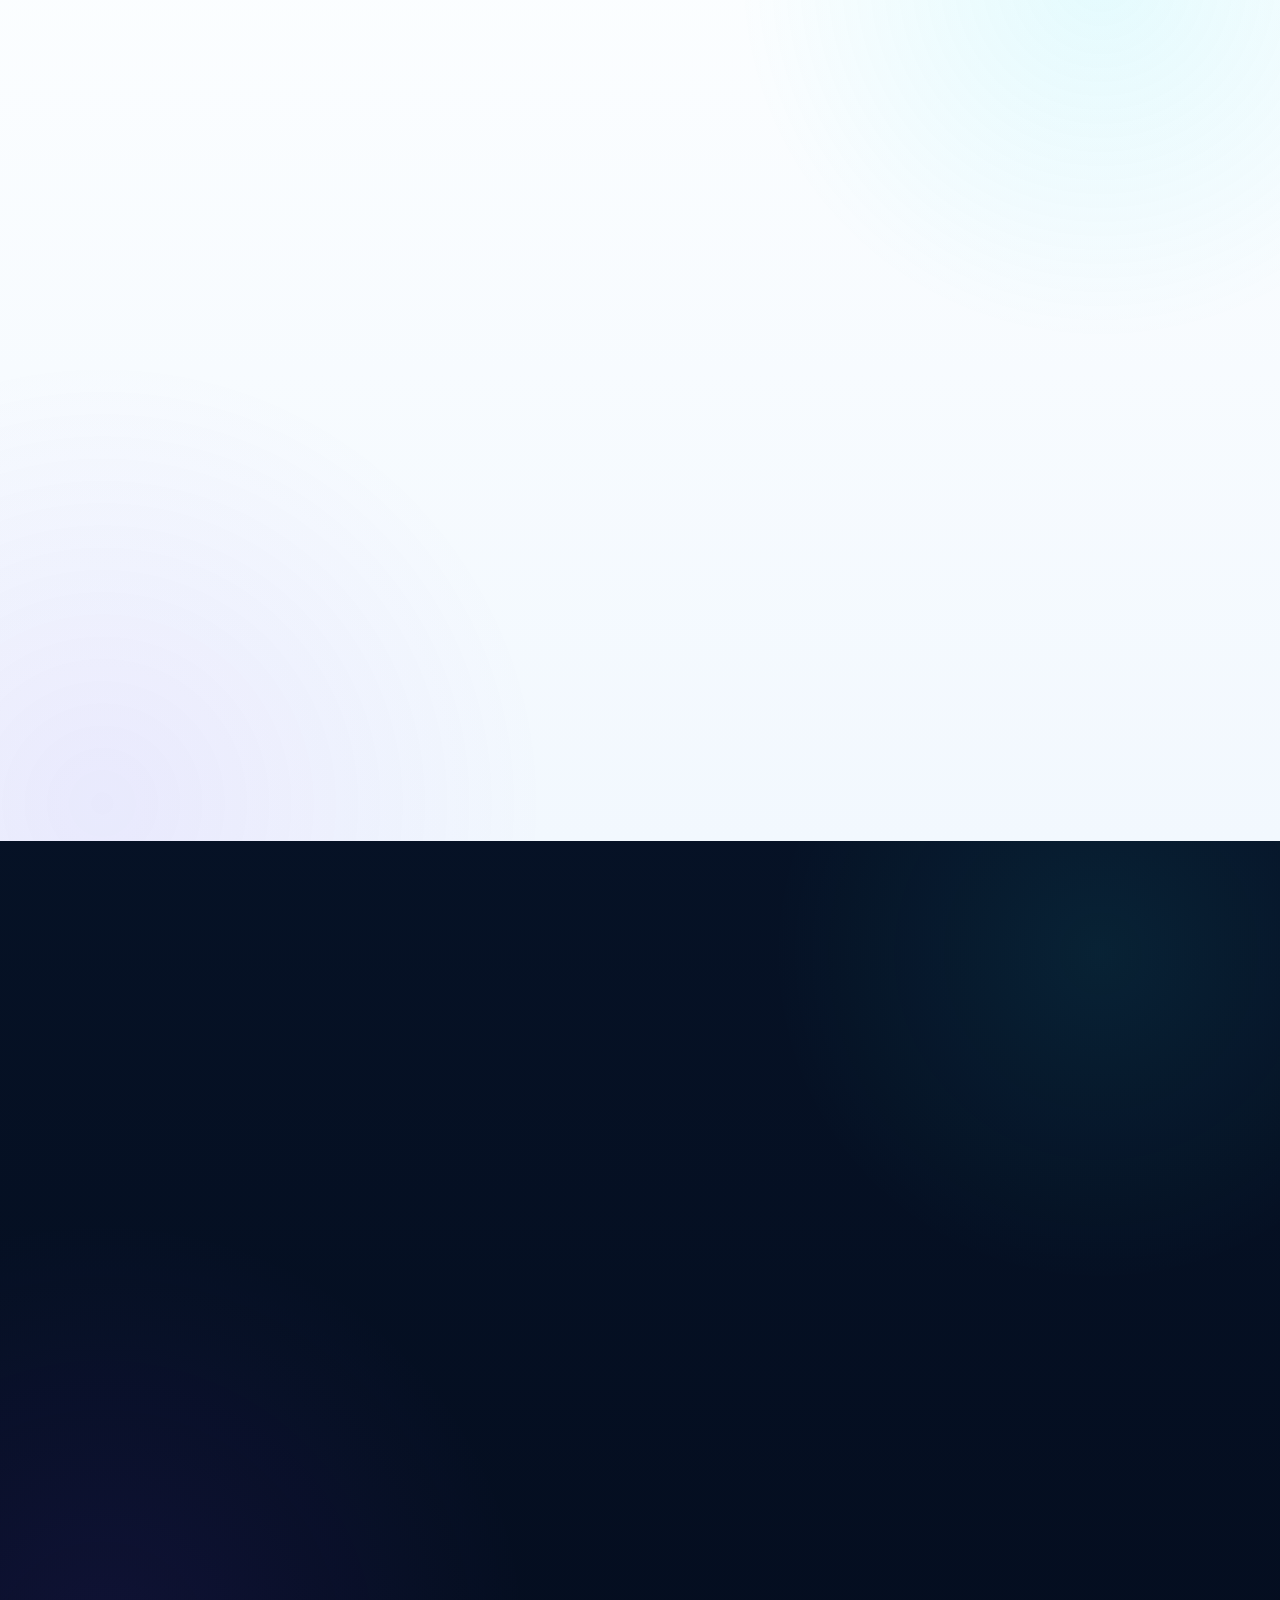
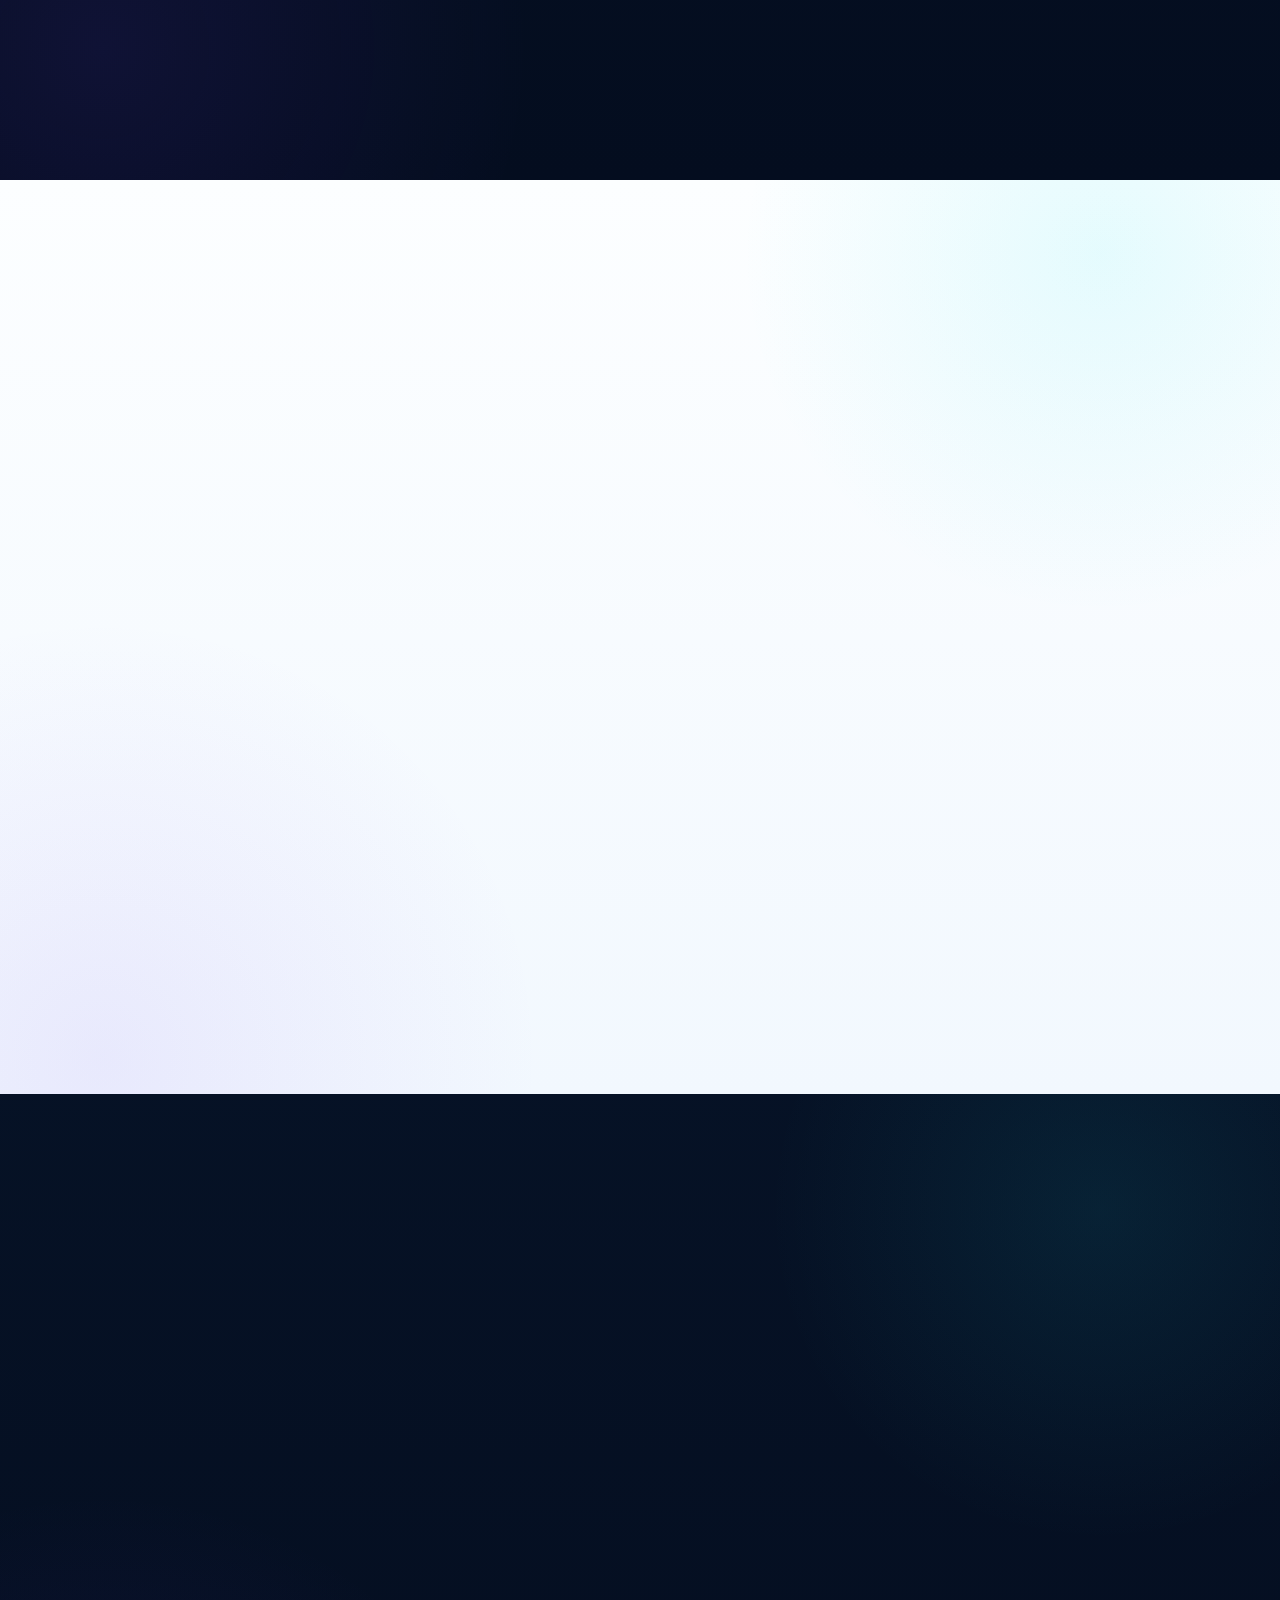
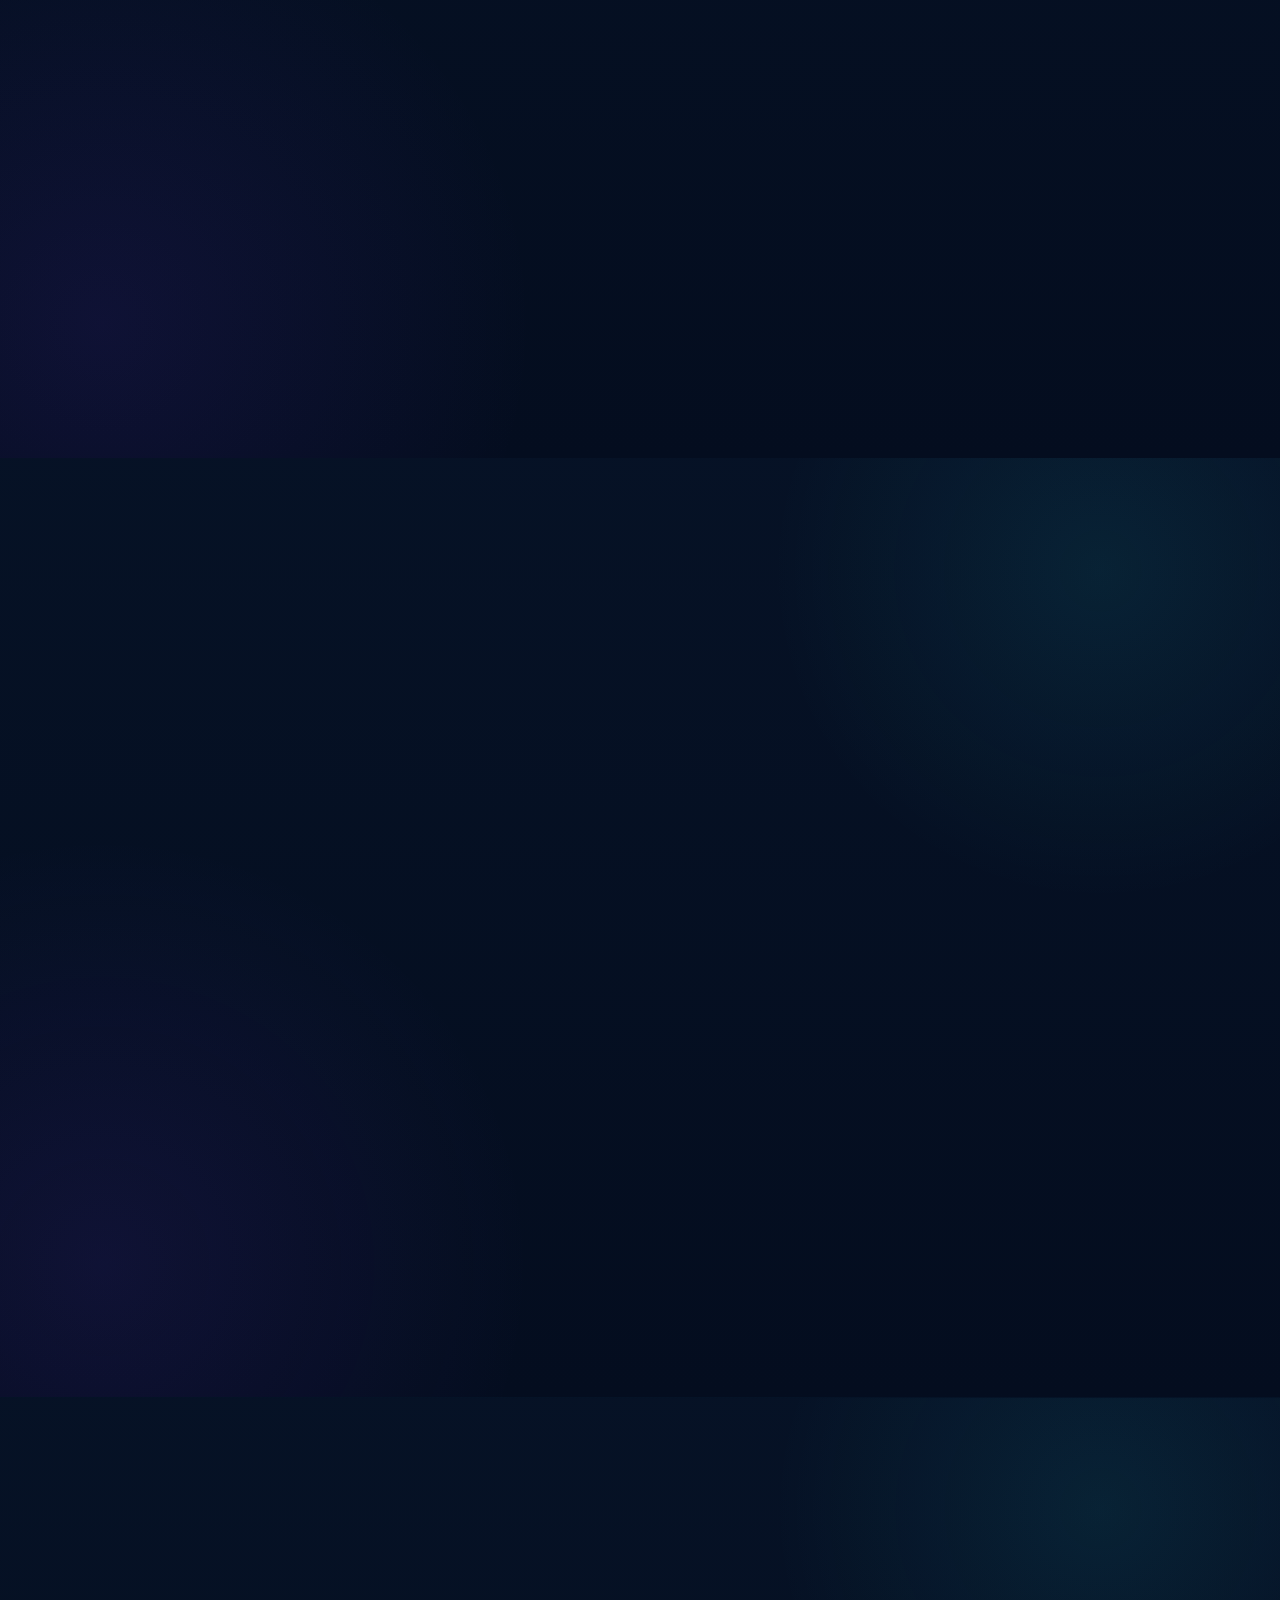
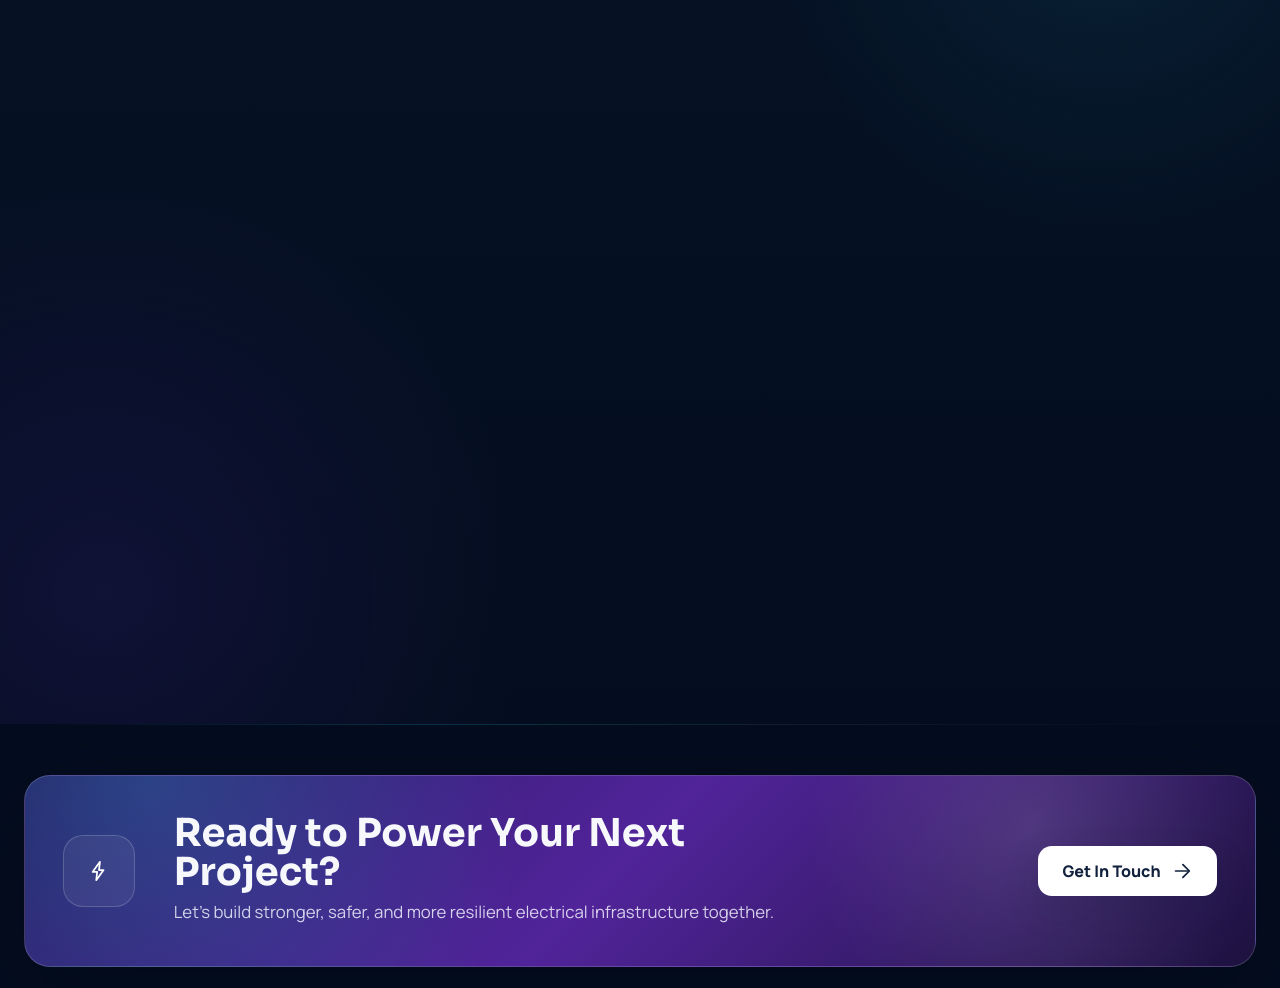
==== commit ef3843c3: "y" ====
--- a/index.html
+++ b/index.html
@@ -508,7 +508,7 @@
                     <figure class="logo-card logo-card--kinfra"><img src="assets/Websitephotos/logo-kinfra.webp" alt="Kinfra"></figure>
                     <figure class="logo-card logo-card--sobha"><img src="assets/newlogos/Sobha_Developers_Ltd._Corporate_Logo.jpg.jpeg" alt="Sobha Developers"></figure>
                     <figure class="logo-card logo-card--asset"><img src="assets/newlogos/logo-kinfra.webp" alt="Asset Homes"></figure>
-                    <figure class="logo-card logo-card--goodearth"><img src="assets/Websitephotos/logo-good-earth.webp" alt="GoodEarth"></figure>
+                    <figure class="logo-card logo-card--goodearth"><img src="assets/newlogos/_.jpg.jpeg" alt="GoodEarth"></figure>
                     <figure class="logo-card logo-card--amrita"><img src="assets/newlogos/Amrita-Hospital-Logo-Vector.svg-.png" alt="Amrita Hospital"></figure>
                     <figure class="logo-card logo-card--bmh"><img src="assets/newlogos/5e68d8dcabaae740520b39fc_%D0%A1%D0%BB%D0%BE%D0%B8%CC%86%200.jpg.jpeg" alt="BMH"></figure>
                 </div>
--- a/assets/styles/site.css
+++ b/assets/styles/site.css
@@ -3592,10 +3592,10 @@
 }
 
 .logo-card--goodearth {
-    --logo-width: 88%;
-    --logo-height: 88%;
-    --logo-scale: 1.02;
-    --logo-hover-scale: 1.05;
+    --logo-width: 96%;
+    --logo-height: 96%;
+    --logo-scale: 1.04;
+    --logo-hover-scale: 1.08;
     --logo-mobile-scale: 1;
 }
 
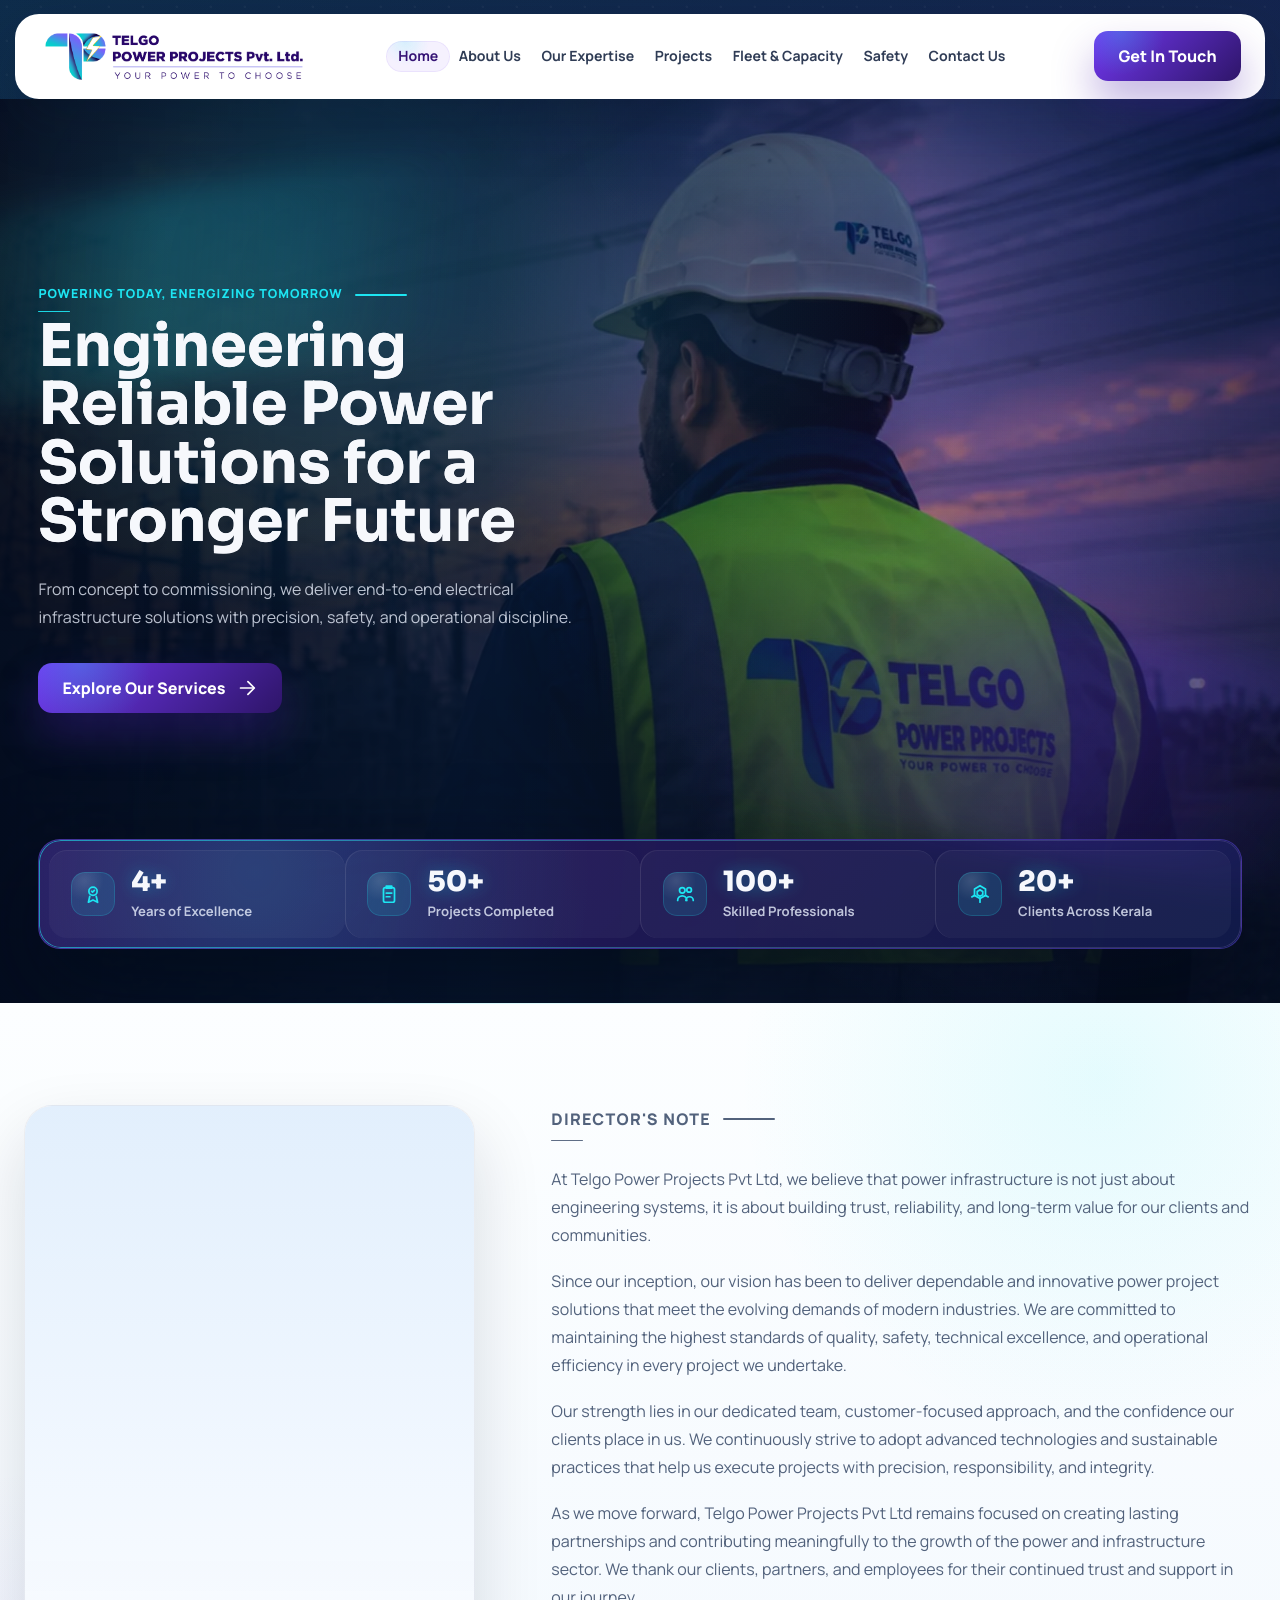
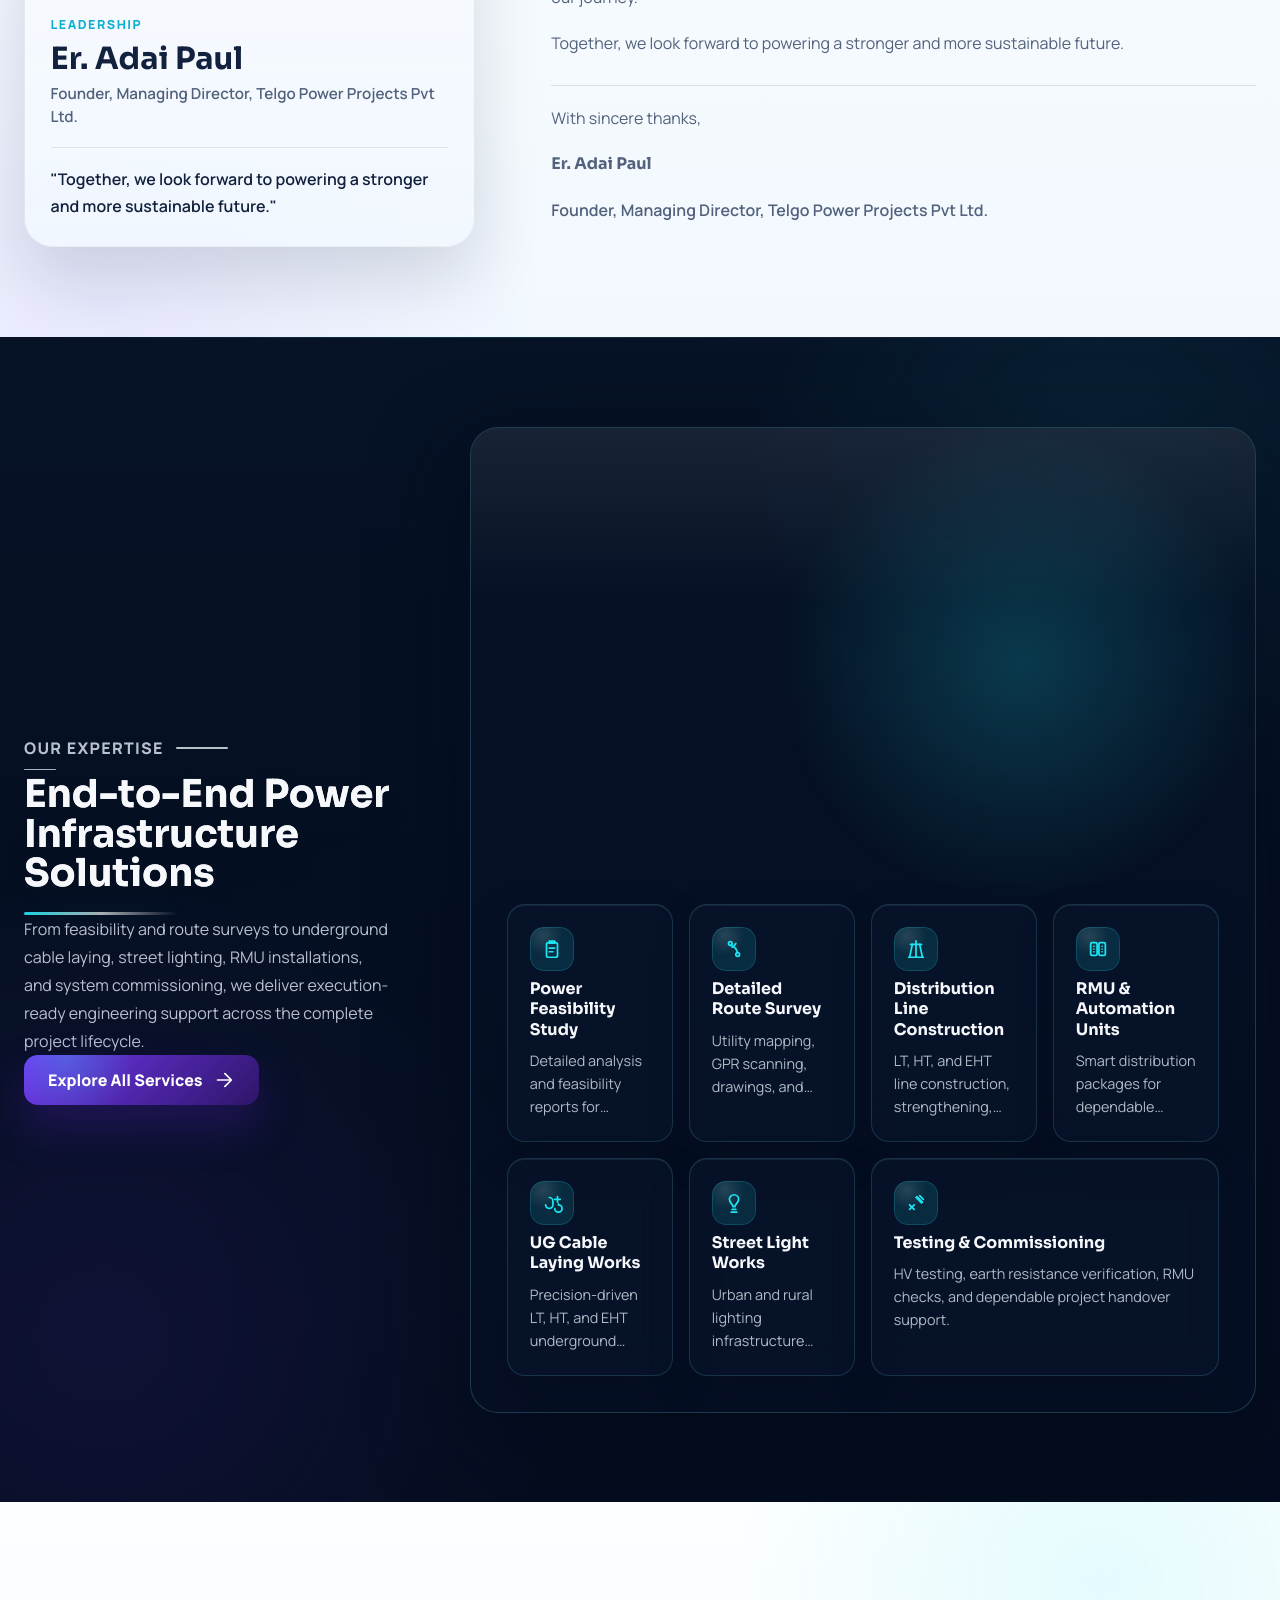
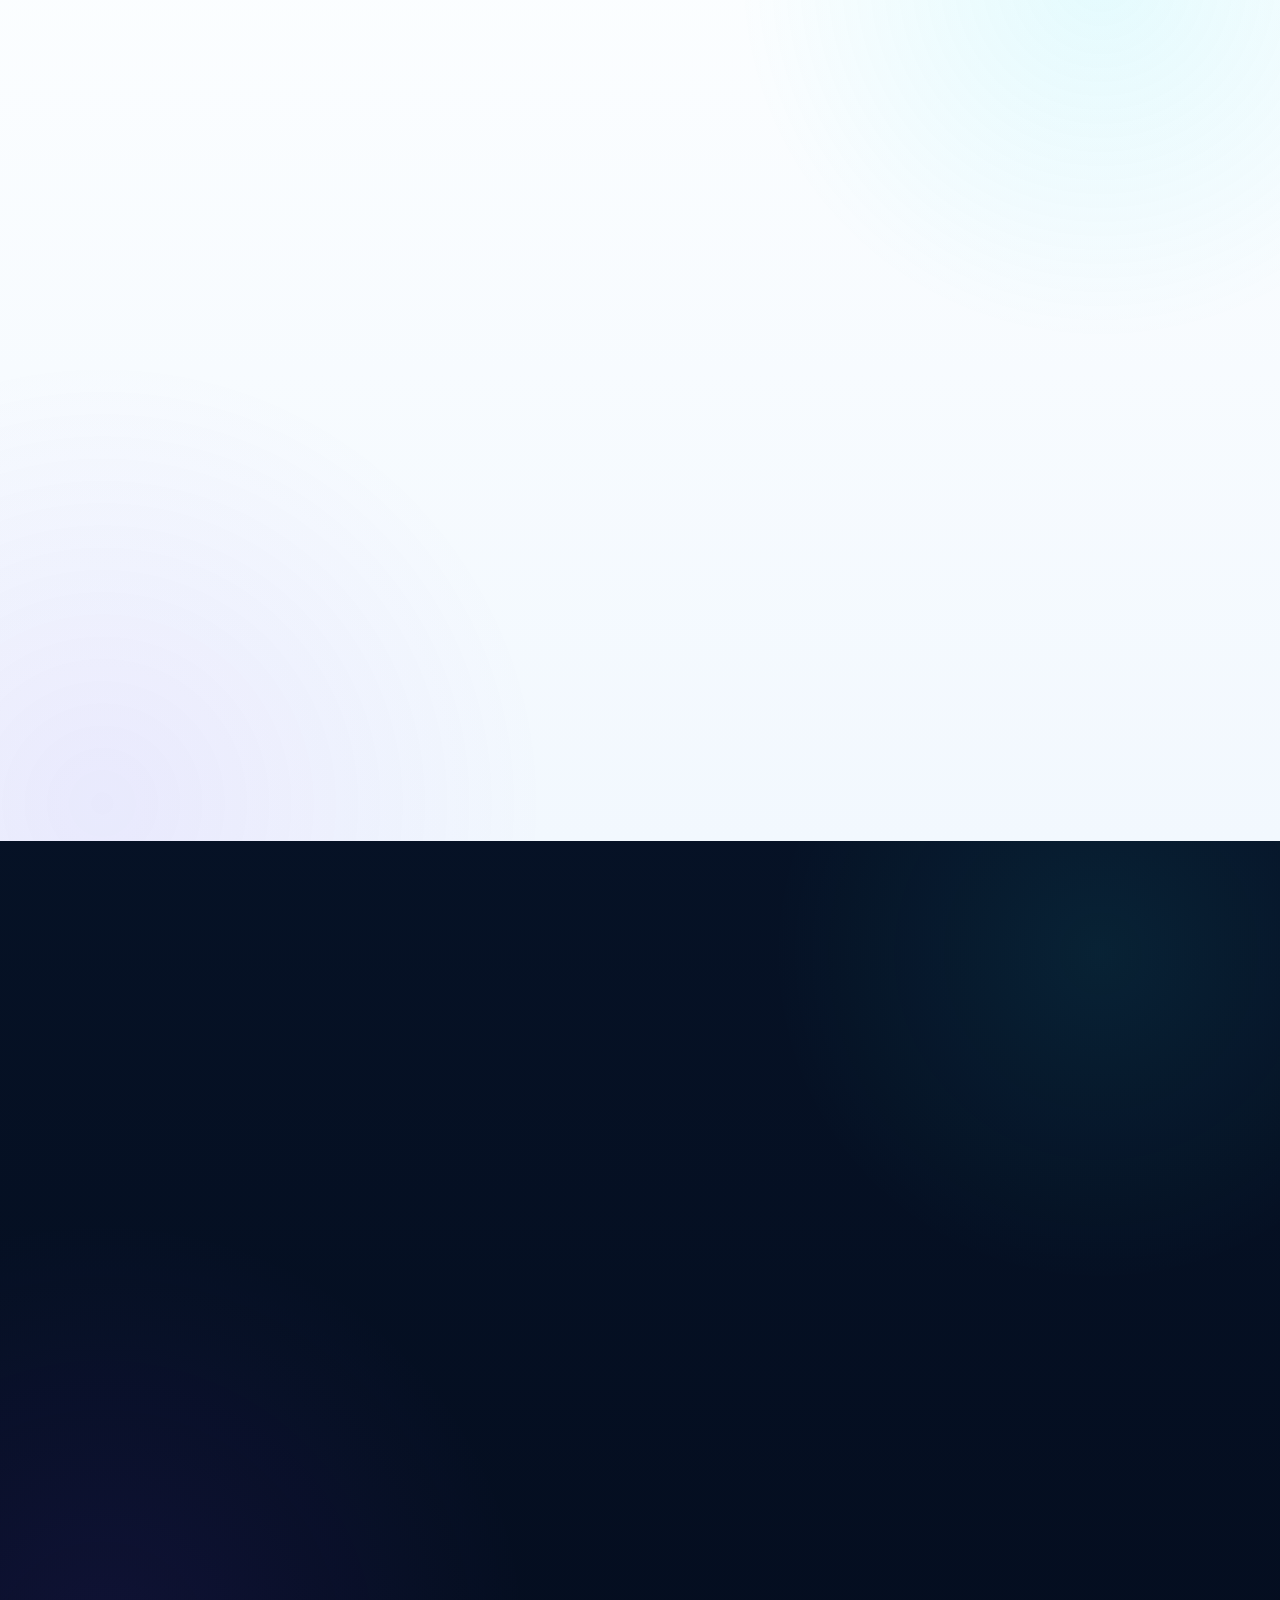
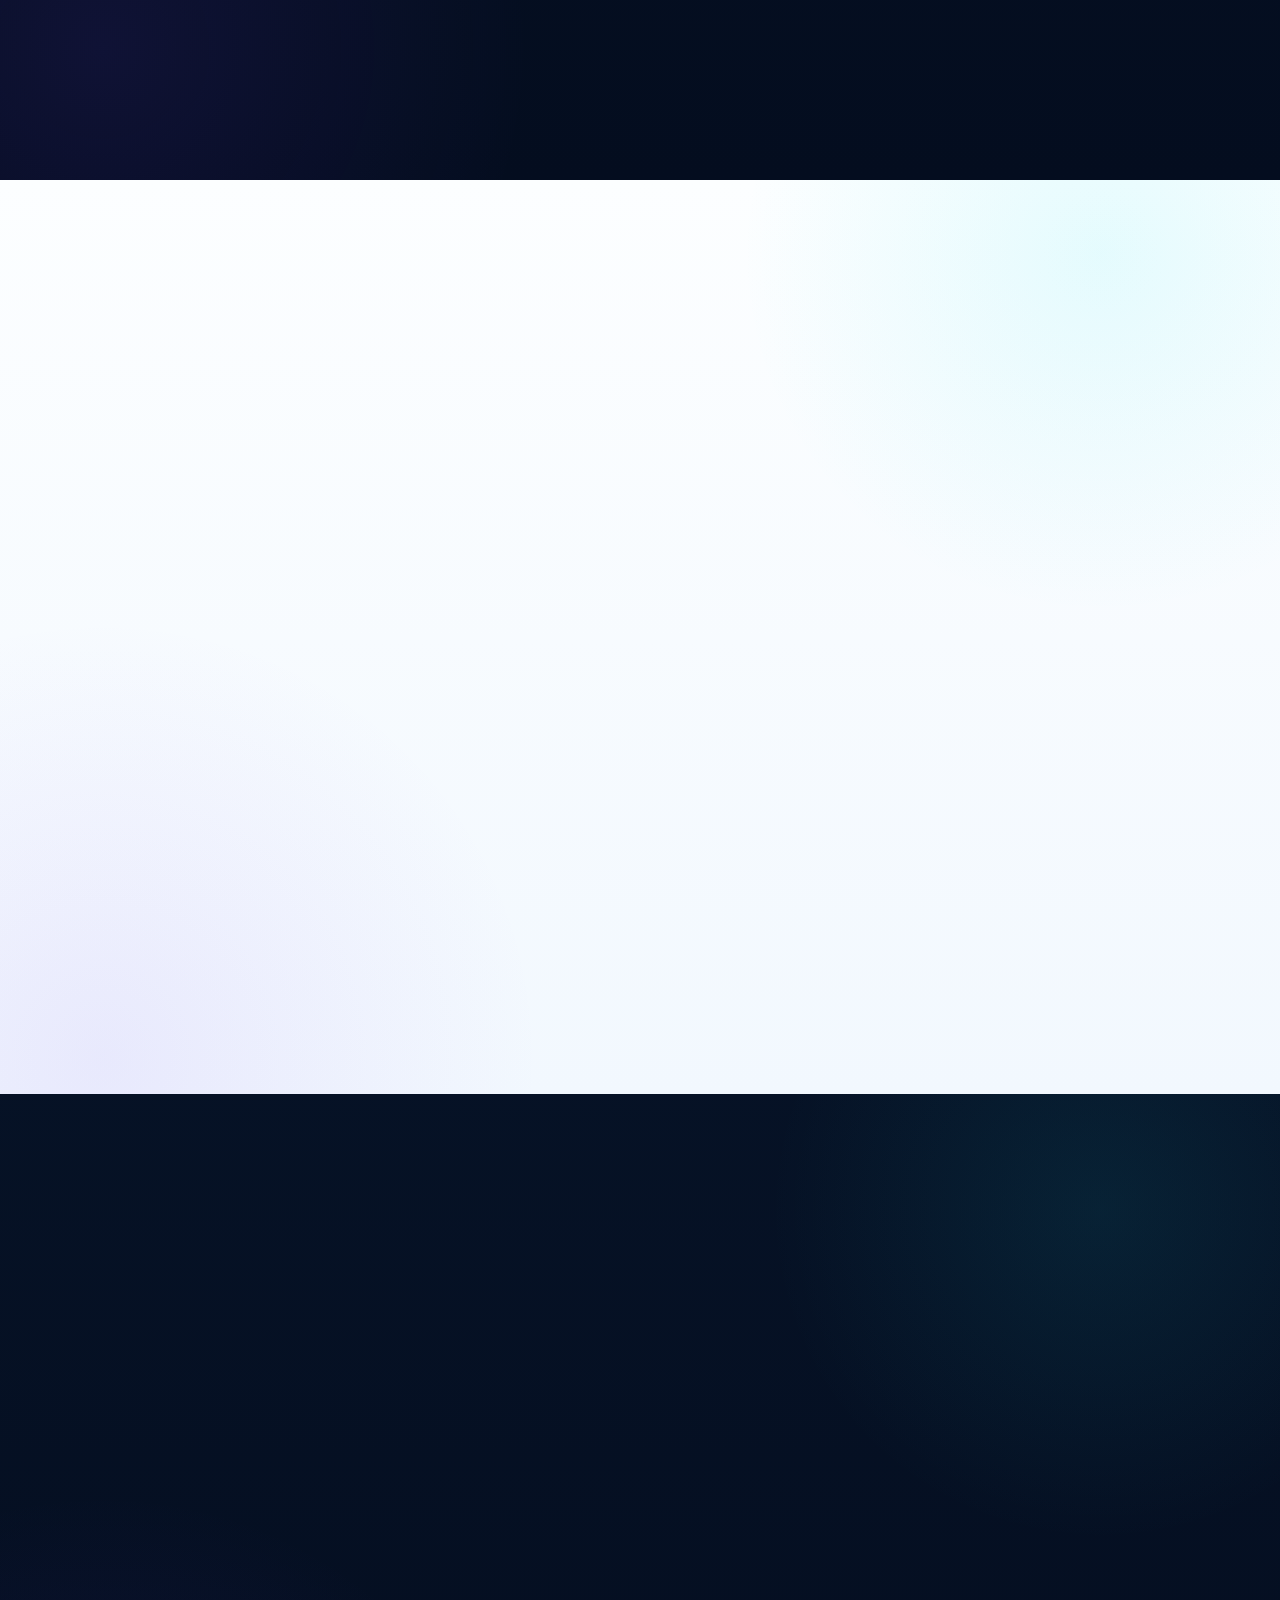
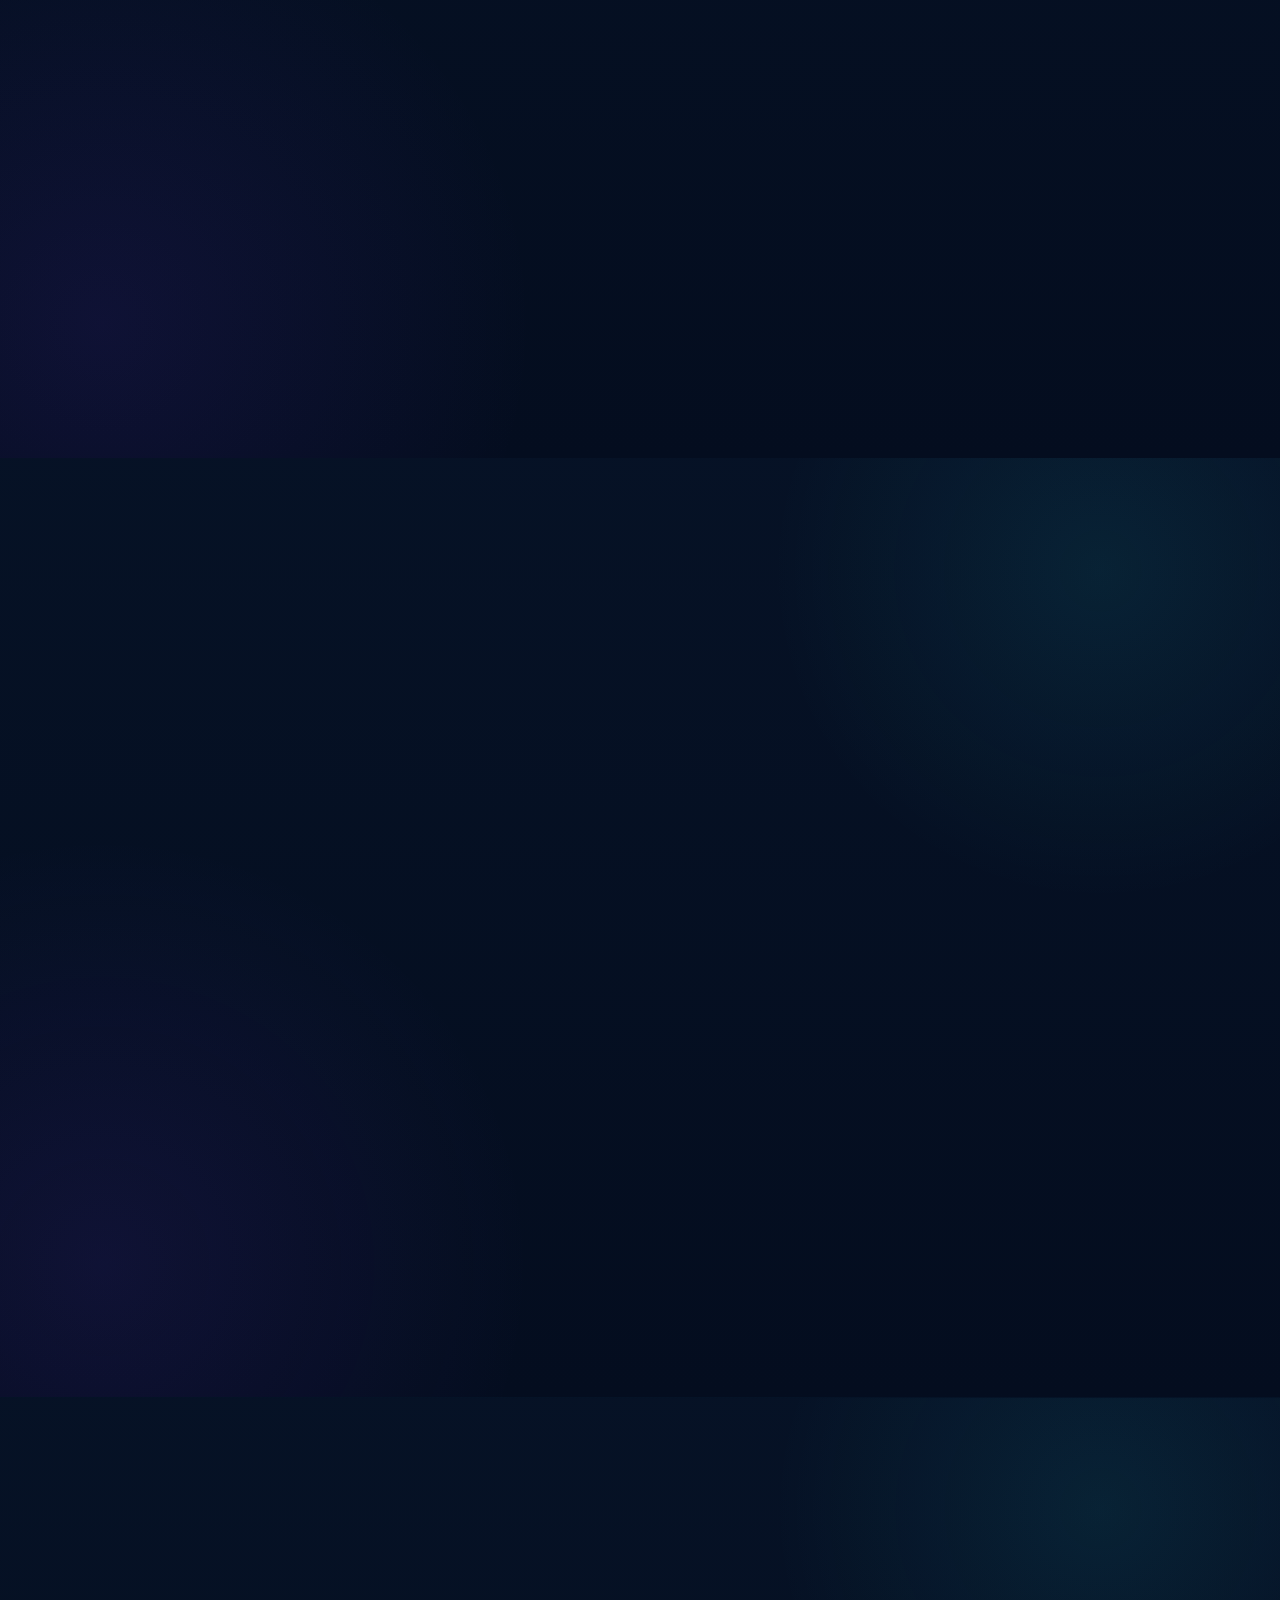
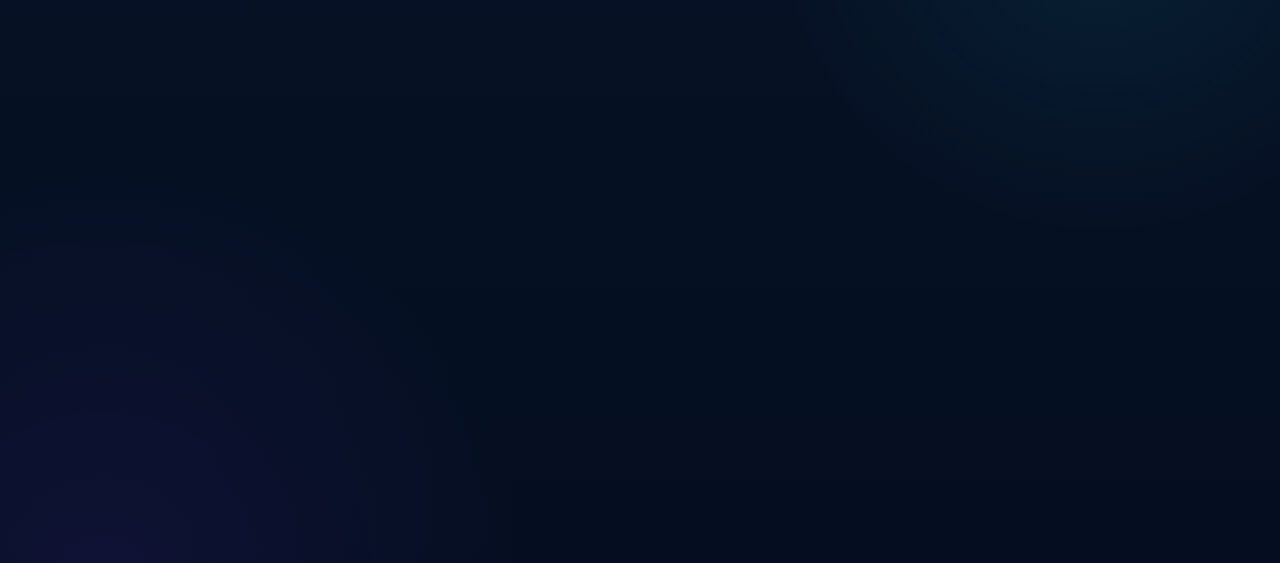
==== commit 9e50d97f: "y" ====
--- a/index.html
+++ b/index.html
@@ -506,9 +506,9 @@
                     <figure class="logo-card logo-card--kseb"><img src="assets/Websitephotos/logo-kseb.webp" alt="KSEB"></figure>
                     <figure class="logo-card logo-card--cial"><img src="assets/Websitephotos/logo-cial.webp" alt="CIAL"></figure>
                     <figure class="logo-card logo-card--kinfra"><img src="assets/Websitephotos/logo-kinfra.webp" alt="Kinfra"></figure>
-                    <figure class="logo-card logo-card--sobha"><img src="assets/newlogos/Sobha_Developers_Ltd._Corporate_Logo.jpg.jpeg" alt="Sobha Developers"></figure>
+                    <figure class="logo-card logo-card--sobha"><img src="assets/newlogos/sobha-logo-card.png" alt="Sobha Developers"></figure>
                     <figure class="logo-card logo-card--asset"><img src="assets/newlogos/logo-kinfra.webp" alt="Asset Homes"></figure>
-                    <figure class="logo-card logo-card--goodearth"><img src="assets/newlogos/_.jpg.jpeg" alt="GoodEarth"></figure>
+                    <figure class="logo-card logo-card--goodearth"><img src="assets/newlogos/good-earth-logo-card.png" alt="GoodEarth"></figure>
                     <figure class="logo-card logo-card--amrita"><img src="assets/newlogos/Amrita-Hospital-Logo-Vector.svg-.png" alt="Amrita Hospital"></figure>
                     <figure class="logo-card logo-card--bmh"><img src="assets/newlogos/5e68d8dcabaae740520b39fc_%D0%A1%D0%BB%D0%BE%D0%B8%CC%86%200.jpg.jpeg" alt="BMH"></figure>
                 </div>
--- a/assets/styles/site.css
+++ b/assets/styles/site.css
@@ -3496,6 +3496,9 @@
 }
 
 .logo-card {
+    display: grid;
+    place-items: center;
+    aspect-ratio: 1 / 0.62;
     min-height: clamp(112px, 8.6vw, 148px);
     padding: 0;
     border: 1px solid transparent;
@@ -3525,6 +3528,7 @@
 .logo-card img {
     width: var(--logo-width, 100%);
     height: var(--logo-height, 100%);
+    display: block;
     max-height: none;
     max-width: none;
     object-fit: var(--logo-fit, contain);
@@ -3565,20 +3569,20 @@
 }
 
 .logo-card--kinfra {
-    --logo-width: 126%;
-    --logo-height: 126%;
-    --logo-fit: cover;
-    --logo-position: center 56%;
+    --logo-width: 84%;
+    --logo-height: 84%;
+    --logo-fit: contain;
+    --logo-position: center;
     --logo-scale: 1;
     --logo-hover-scale: 1.04;
-    --logo-mobile-scale: 1.04;
+    --logo-mobile-scale: 1;
 }
 
 .logo-card--sobha {
     --logo-width: 100%;
     --logo-height: 100%;
-    --logo-fit: cover;
-    --logo-position: center 78%;
+    --logo-fit: contain;
+    --logo-position: center;
     --logo-scale: 1;
     --logo-hover-scale: 1.02;
     --logo-mobile-scale: 1;
@@ -3592,10 +3596,10 @@
 }
 
 .logo-card--goodearth {
-    --logo-width: 96%;
-    --logo-height: 96%;
-    --logo-scale: 1.04;
-    --logo-hover-scale: 1.08;
+    --logo-width: 100%;
+    --logo-height: 100%;
+    --logo-scale: 1;
+    --logo-hover-scale: 1.02;
     --logo-mobile-scale: 1;
 }
 
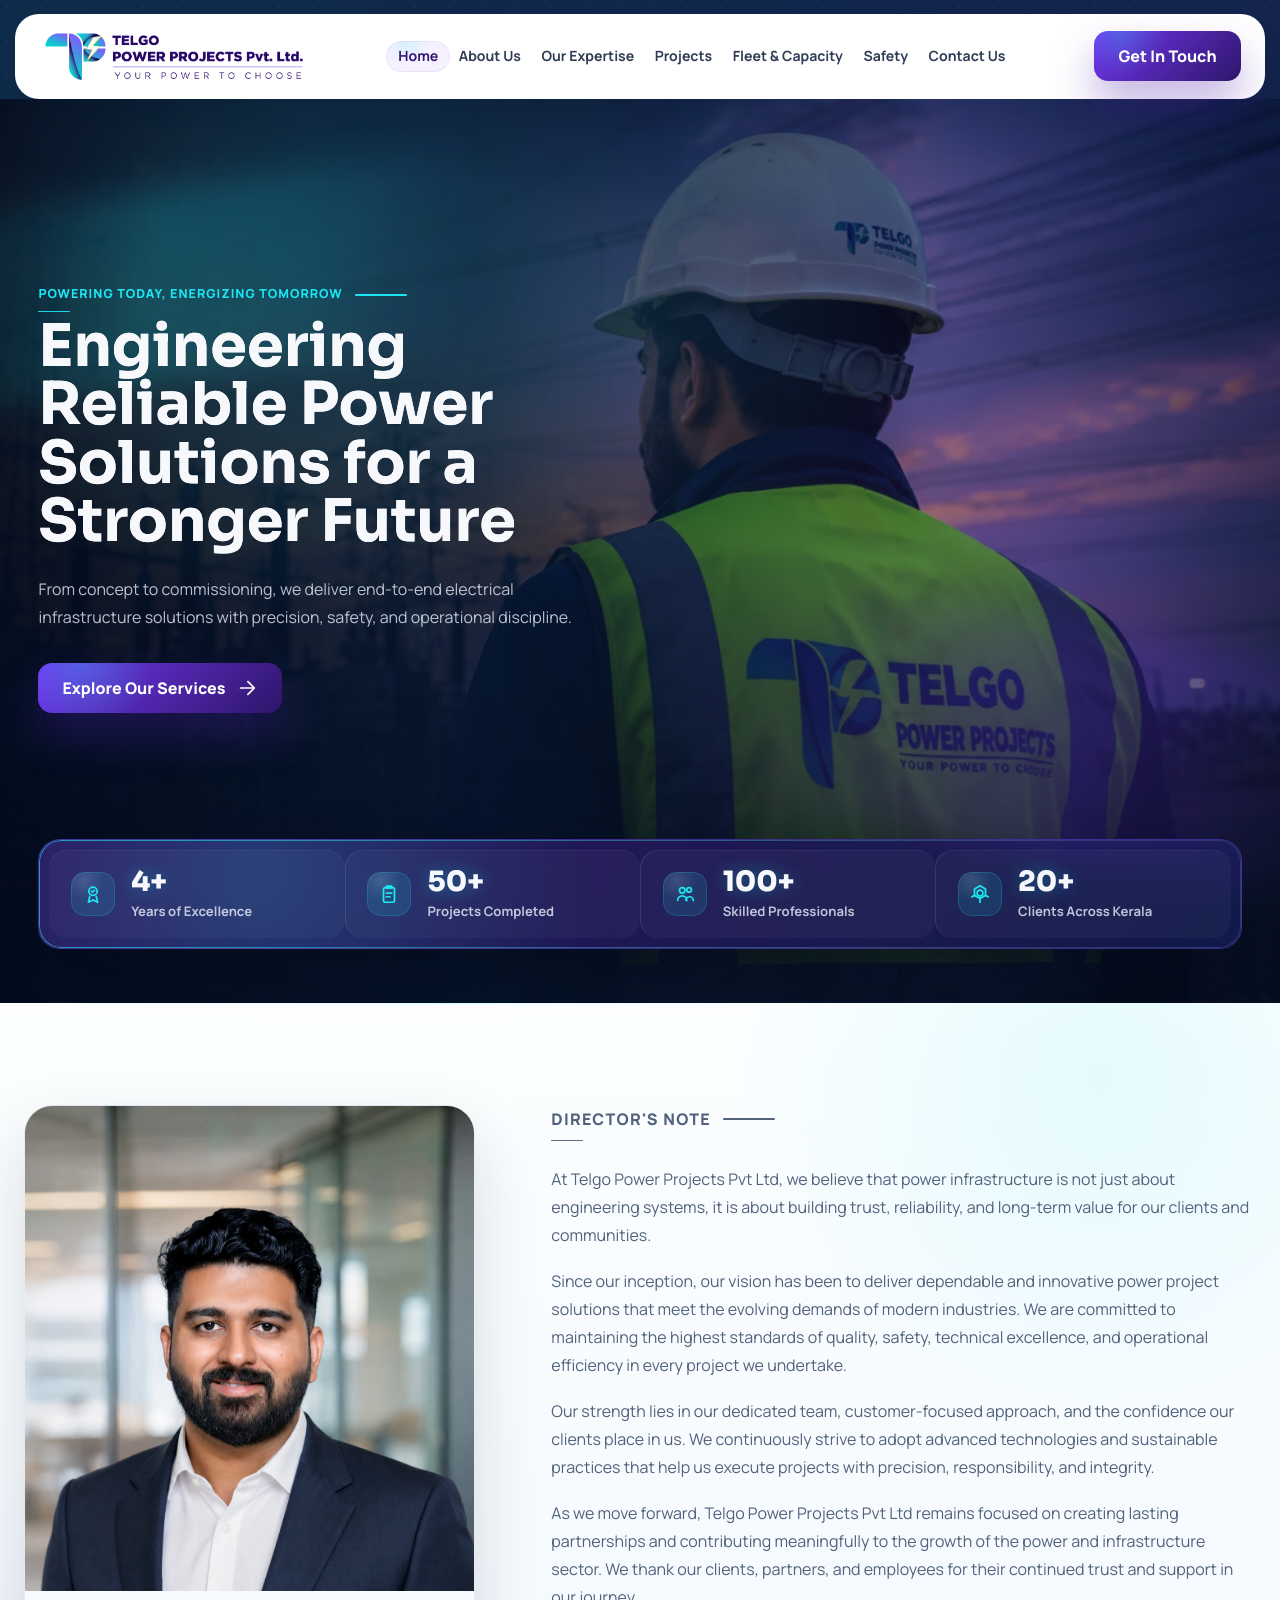
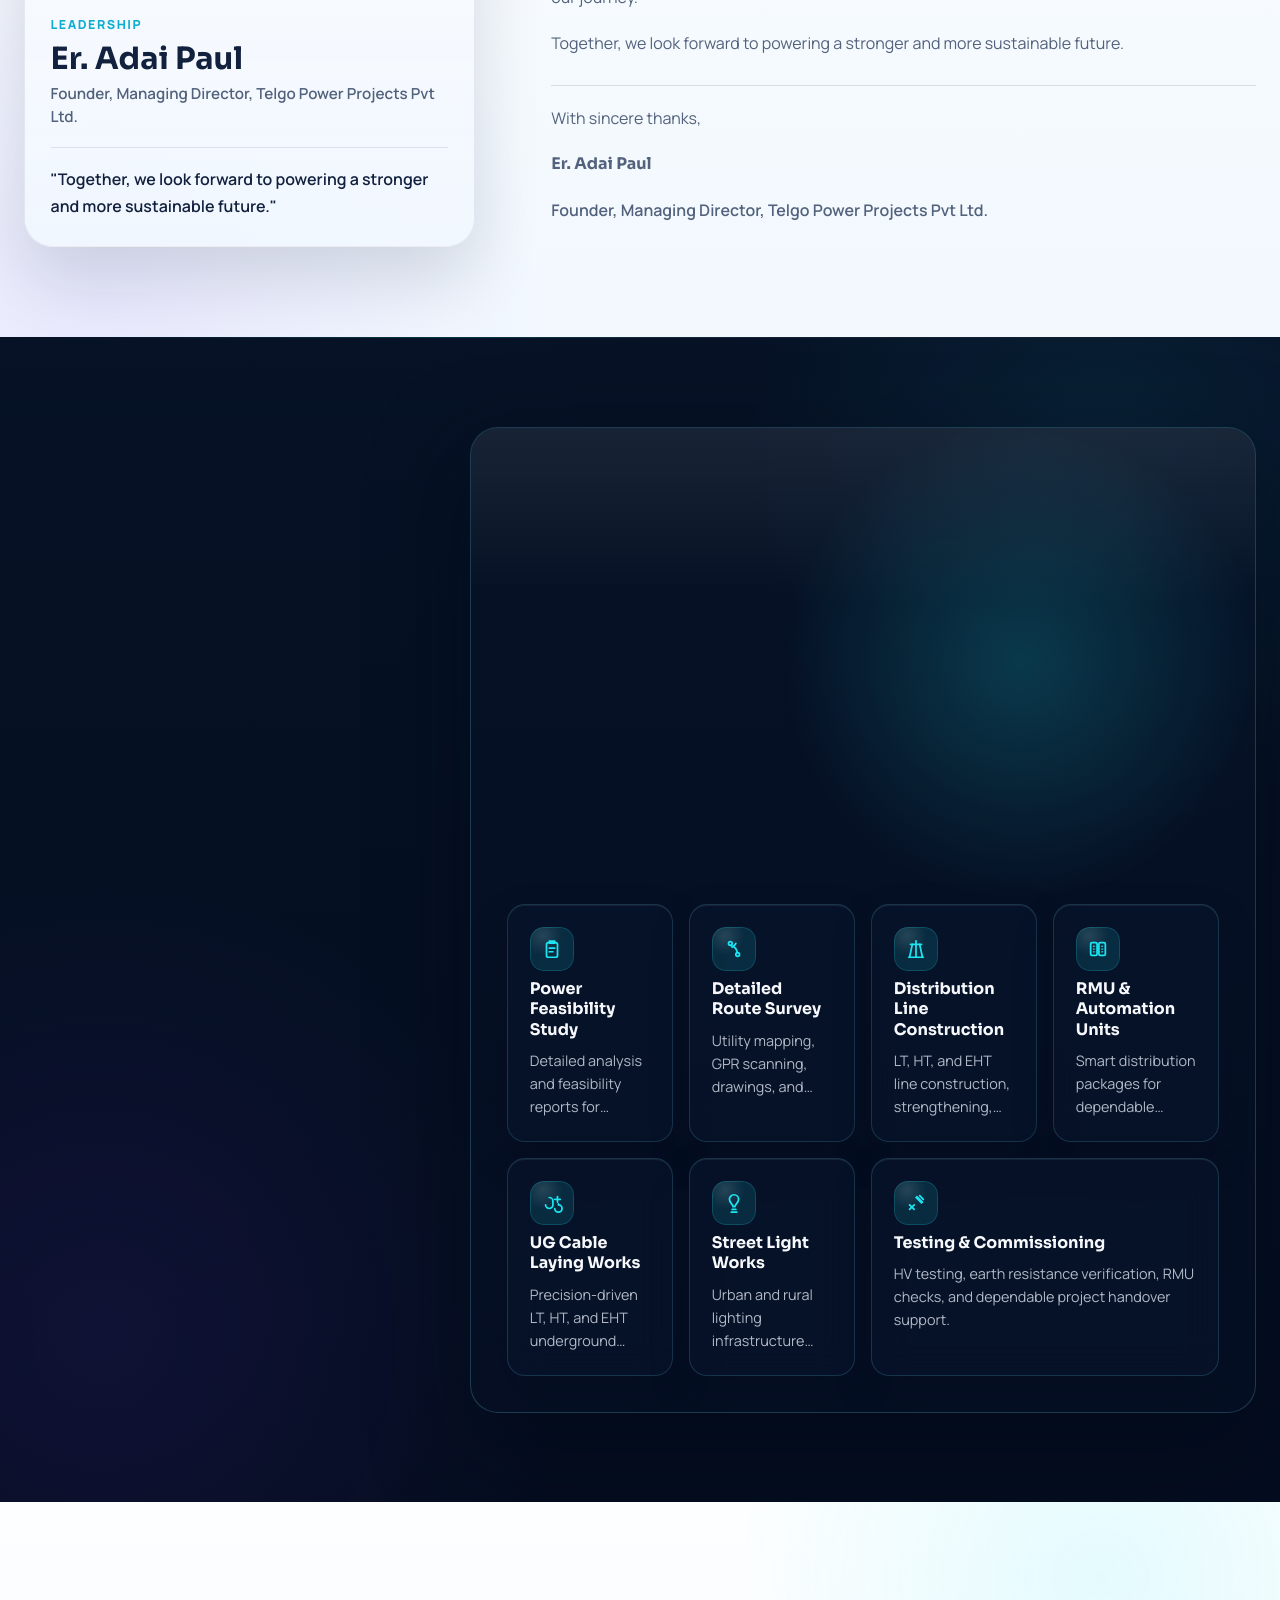
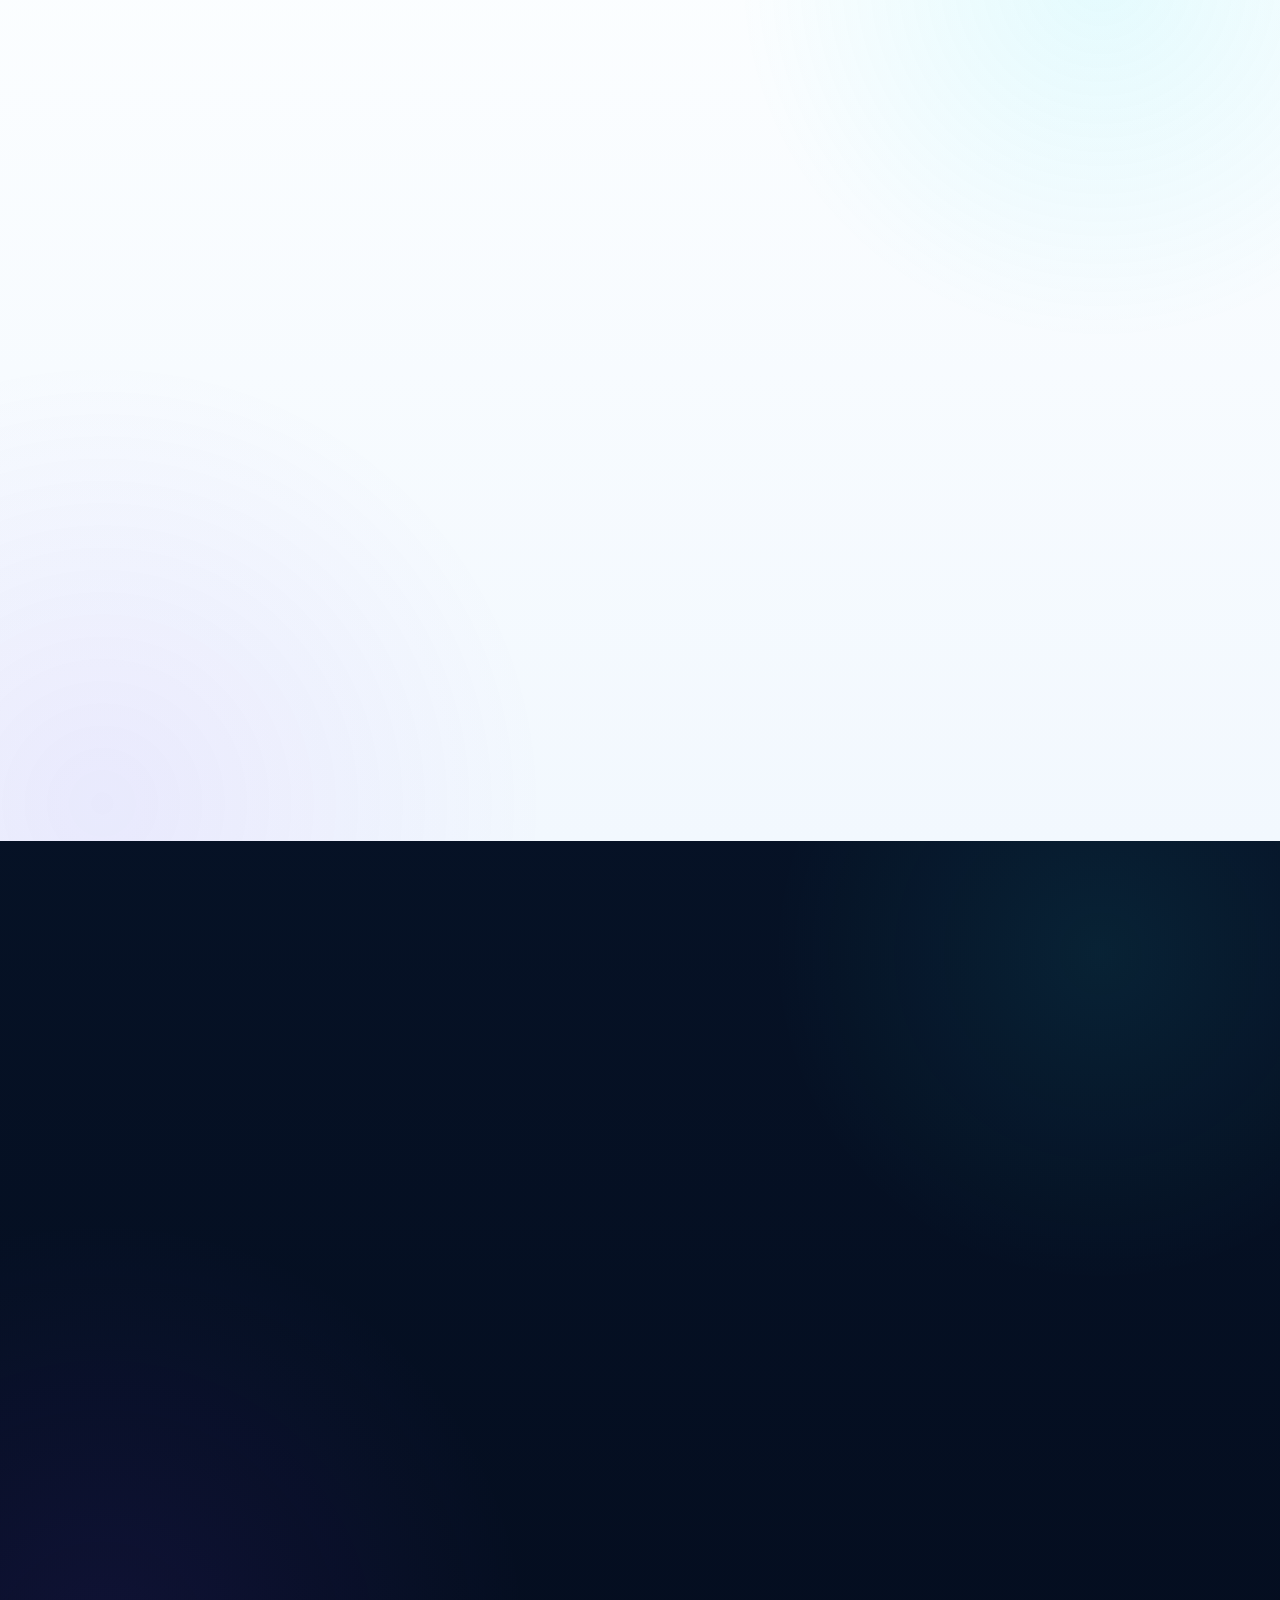
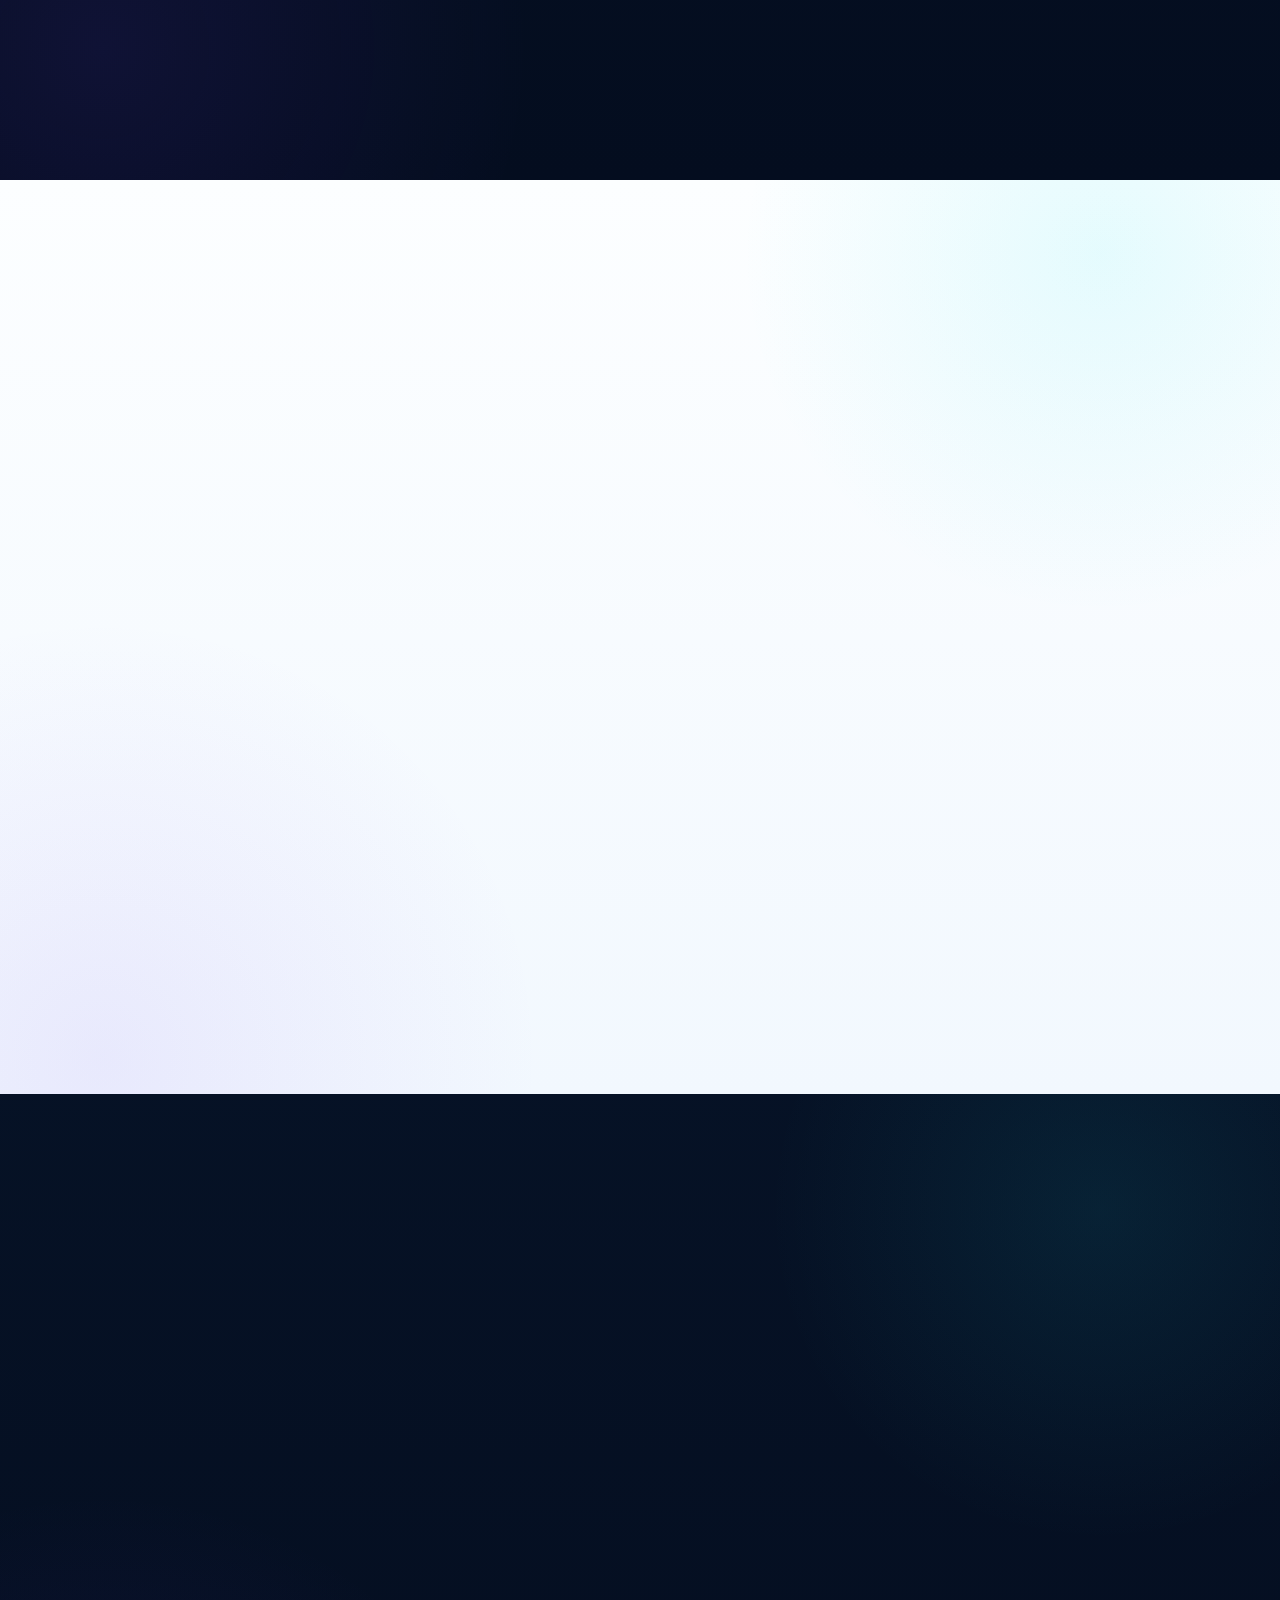
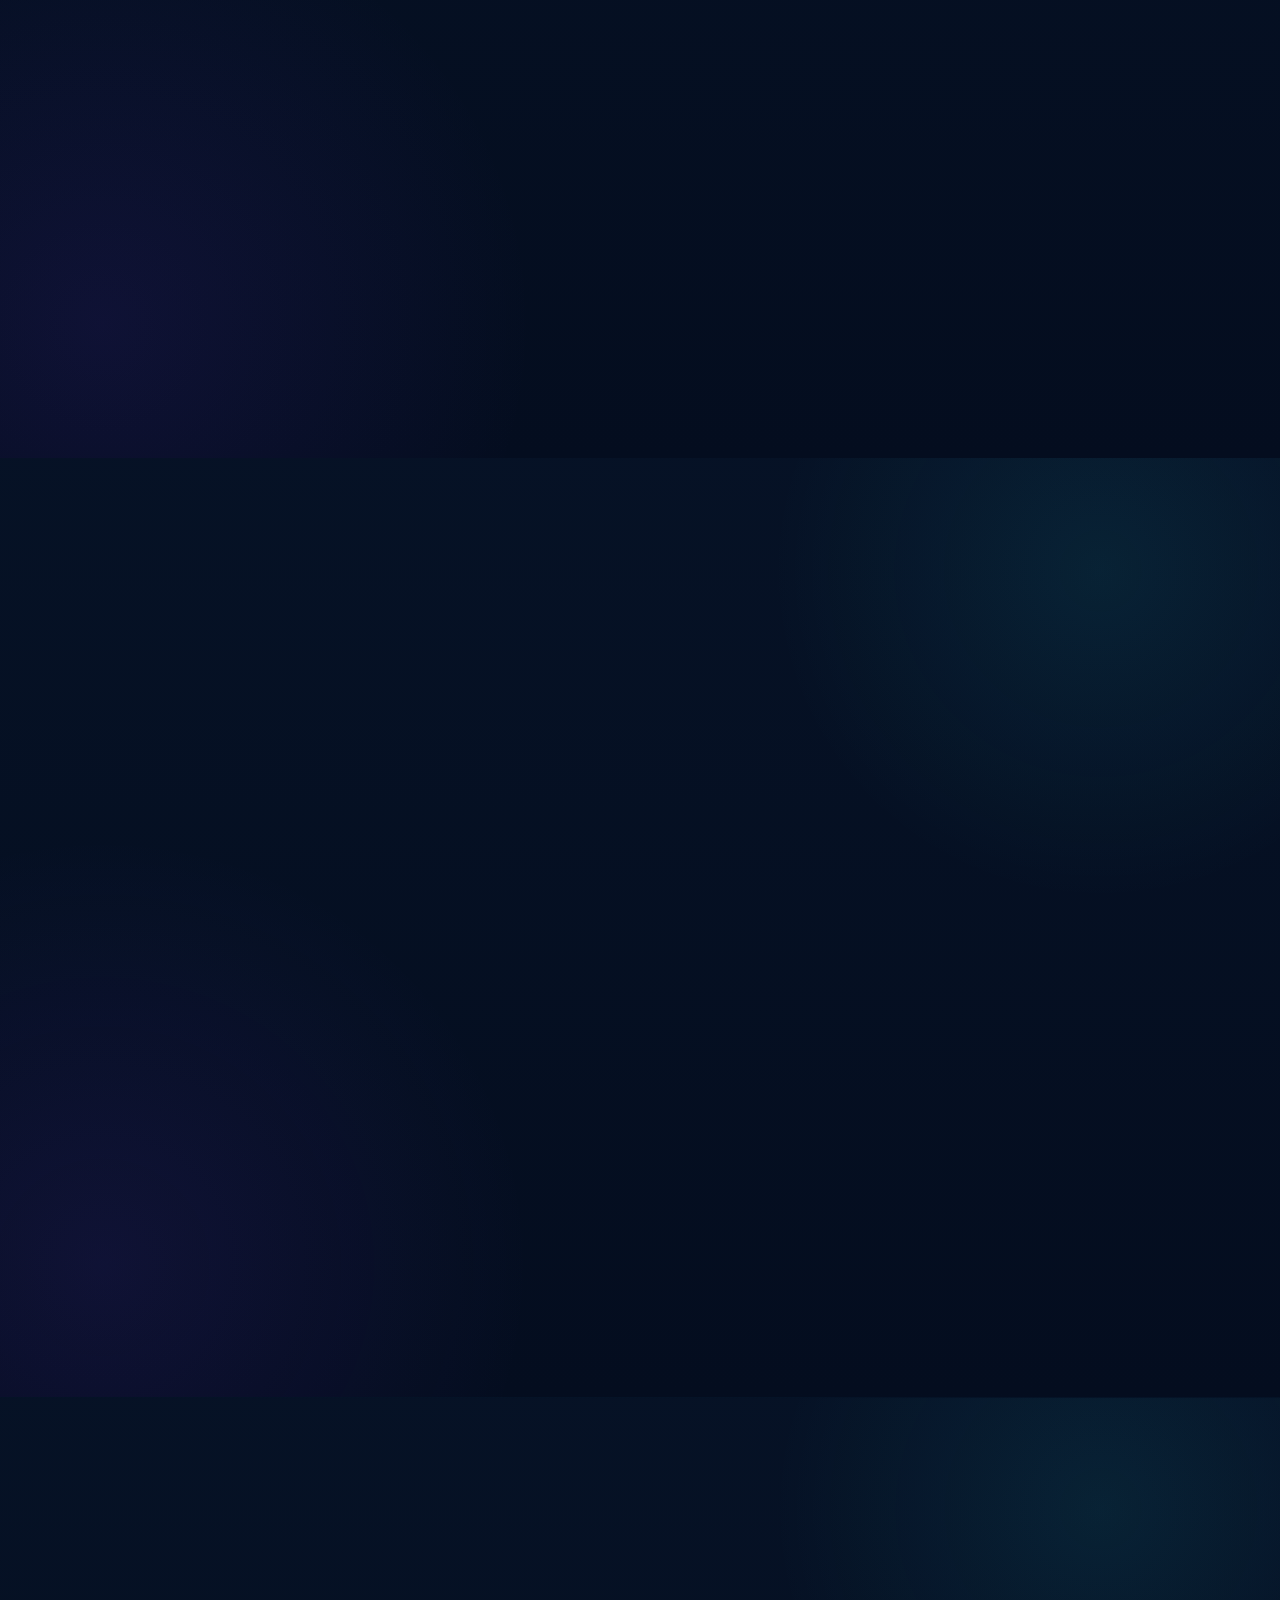
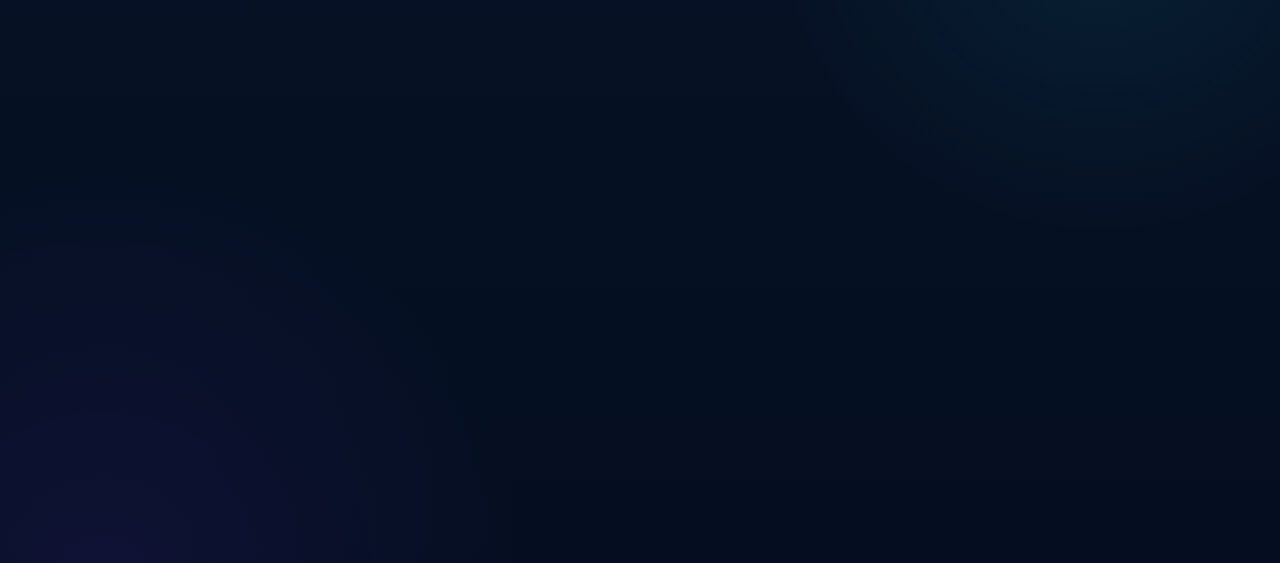
==== commit 63f528e1: "y" ====
--- a/index.html
+++ b/index.html
@@ -507,7 +507,7 @@
                     <figure class="logo-card logo-card--cial"><img src="assets/Websitephotos/logo-cial.webp" alt="CIAL"></figure>
                     <figure class="logo-card logo-card--kinfra"><img src="assets/Websitephotos/logo-kinfra.webp" alt="Kinfra"></figure>
                     <figure class="logo-card logo-card--sobha"><img src="assets/newlogos/sobha-logo-card.png" alt="Sobha Developers"></figure>
-                    <figure class="logo-card logo-card--asset"><img src="assets/newlogos/logo-kinfra.webp" alt="Asset Homes"></figure>
+                    <figure class="logo-card logo-card--asset"><img src="assets/newlogos/asset-homes-logo-card.png" alt="Asset Homes"></figure>
                     <figure class="logo-card logo-card--goodearth"><img src="assets/newlogos/good-earth-logo-card.png" alt="GoodEarth"></figure>
                     <figure class="logo-card logo-card--amrita"><img src="assets/newlogos/Amrita-Hospital-Logo-Vector.svg-.png" alt="Amrita Hospital"></figure>
                     <figure class="logo-card logo-card--bmh"><img src="assets/newlogos/5e68d8dcabaae740520b39fc_%D0%A1%D0%BB%D0%BE%D0%B8%CC%86%200.jpg.jpeg" alt="BMH"></figure>
--- a/assets/styles/site.css
+++ b/assets/styles/site.css
@@ -3589,10 +3589,10 @@
 }
 
 .logo-card--asset {
-    --logo-width: 82%;
-    --logo-height: 82%;
+    --logo-width: 100%;
+    --logo-height: 100%;
     --logo-scale: 1;
-    --logo-hover-scale: 1.05;
+    --logo-hover-scale: 1.02;
 }
 
 .logo-card--goodearth {
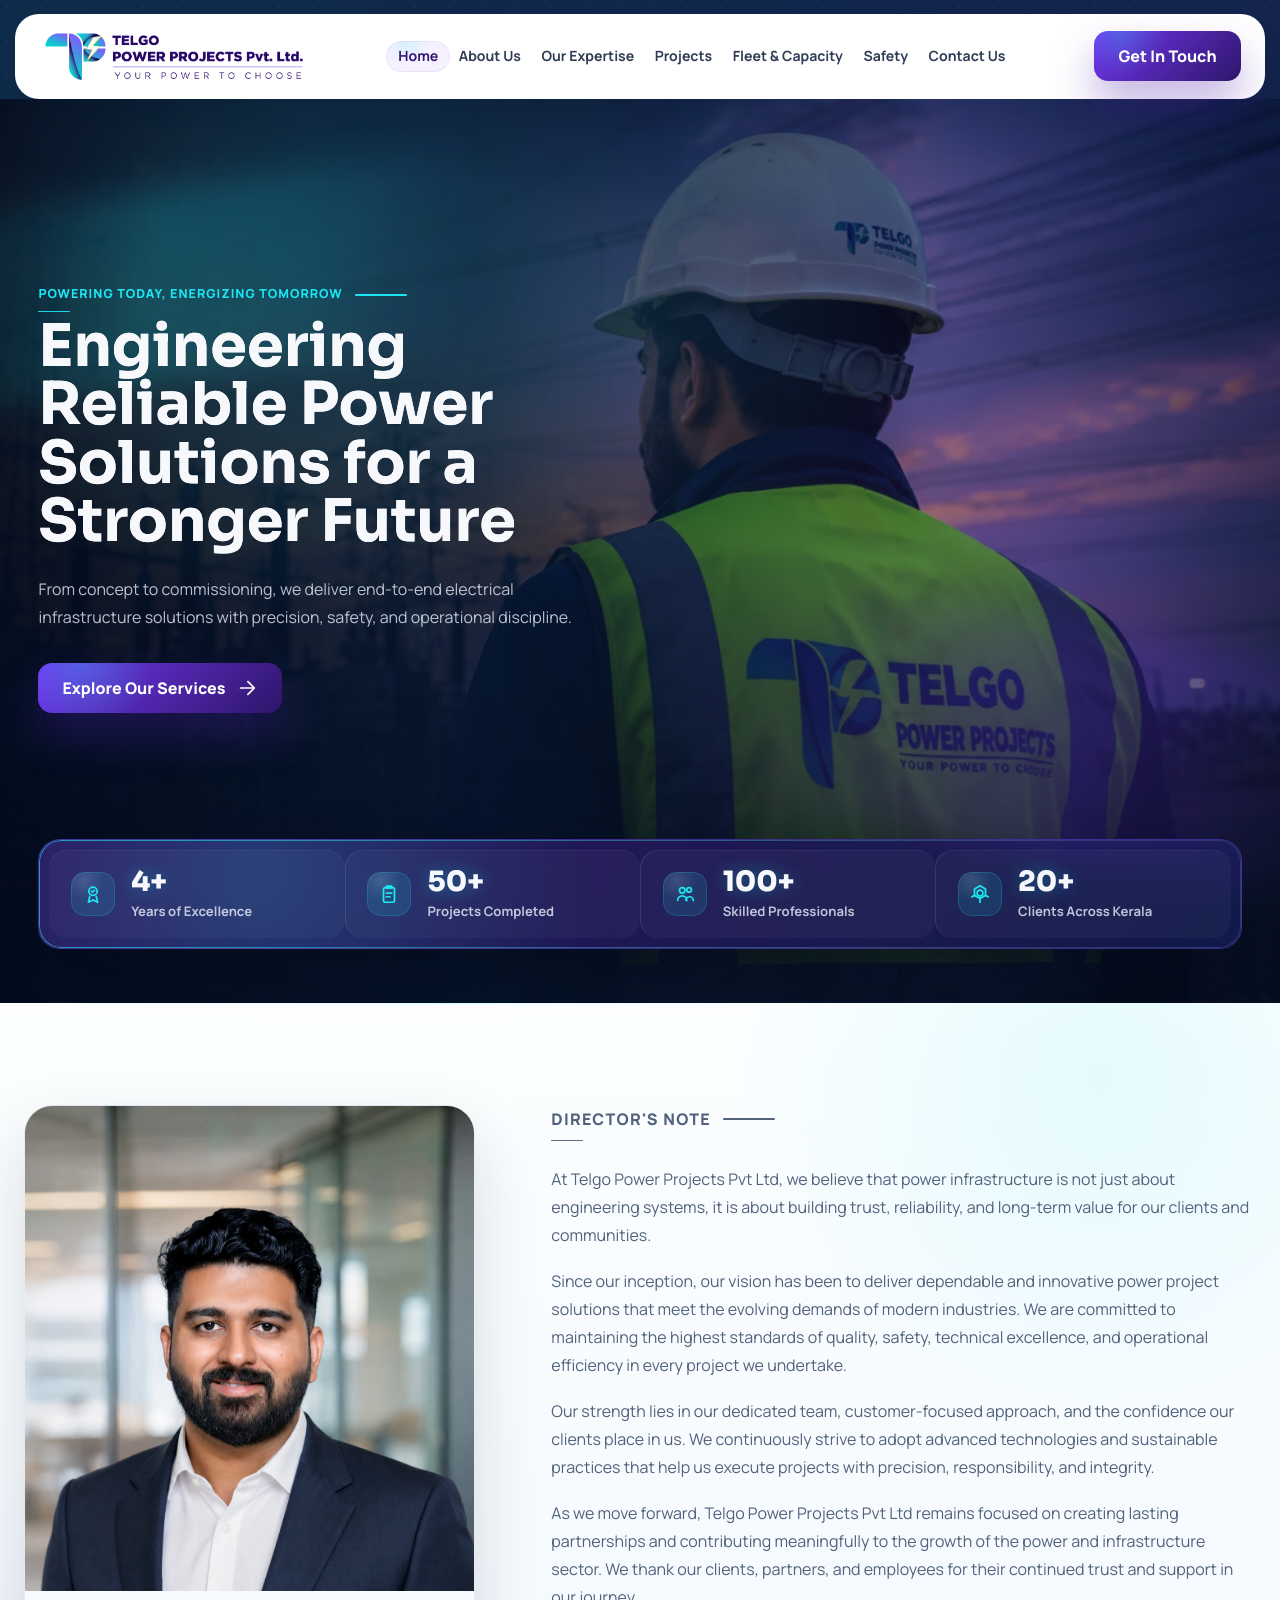
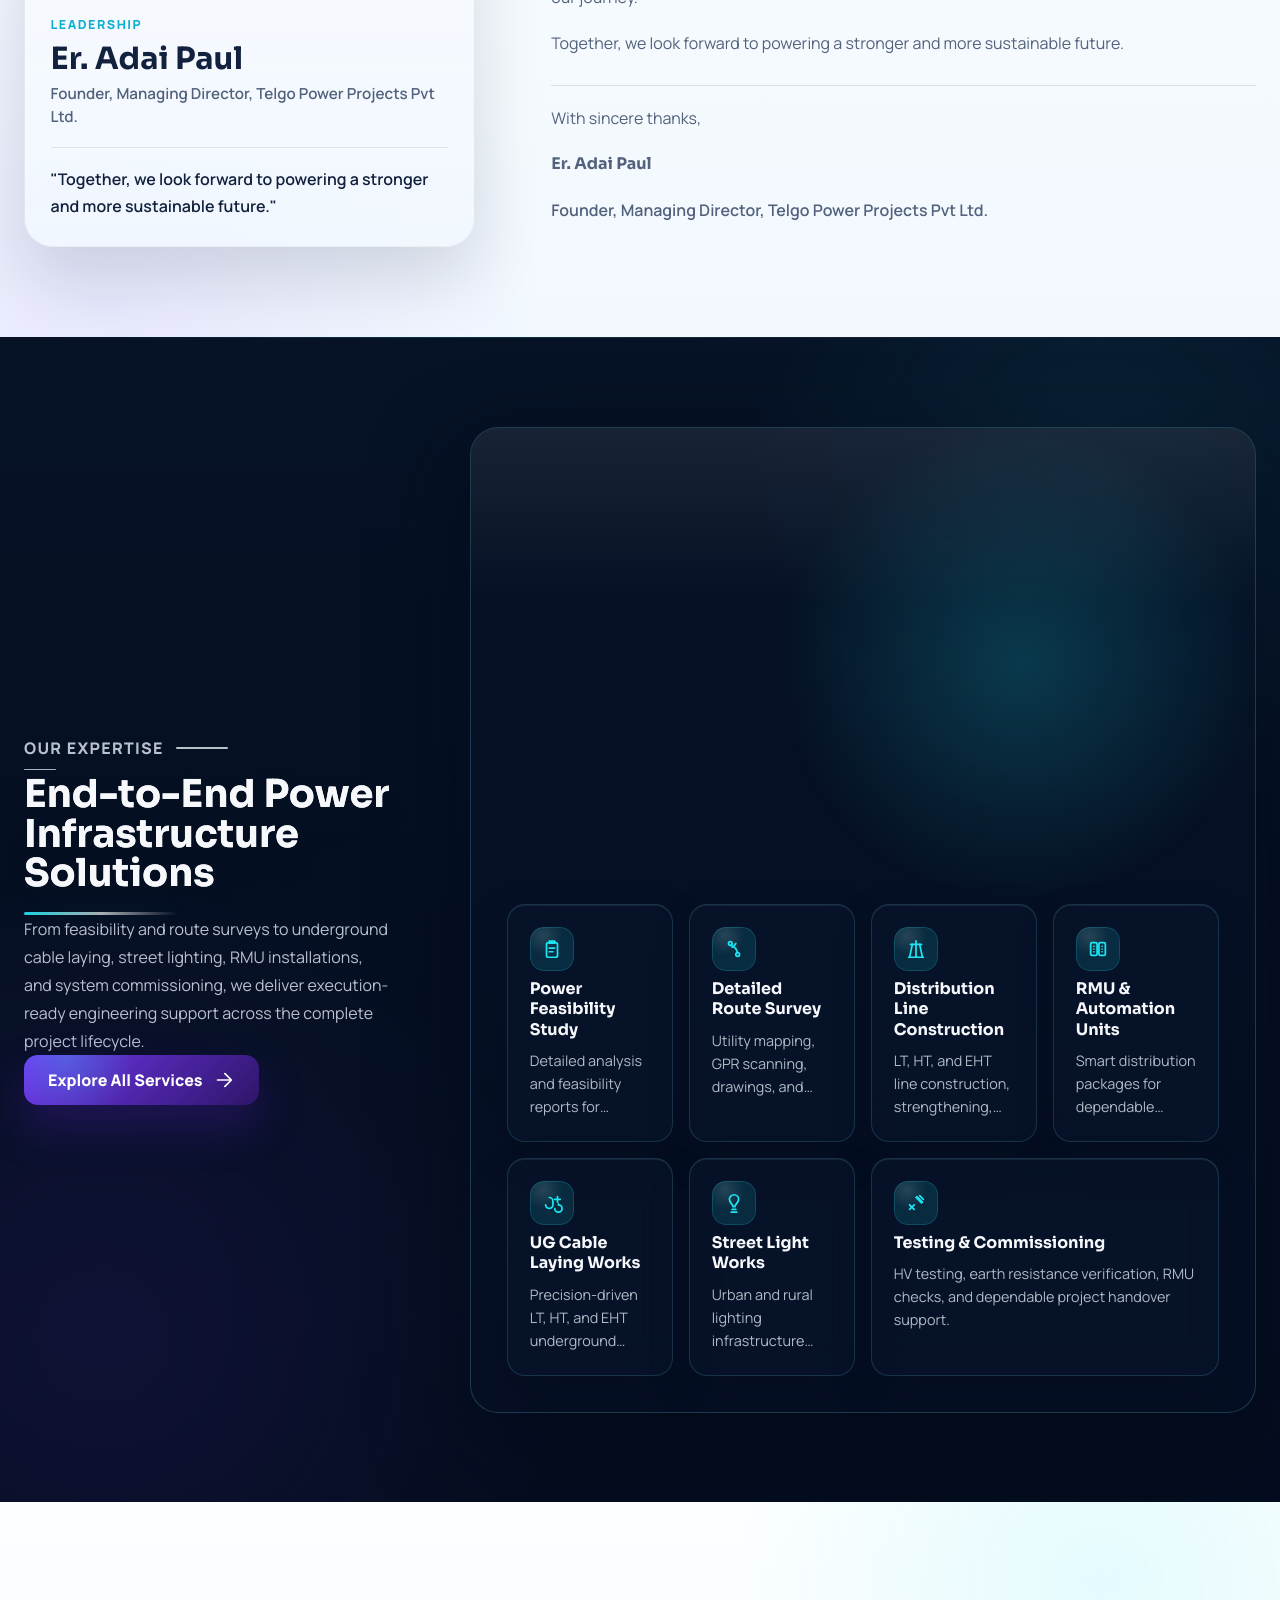
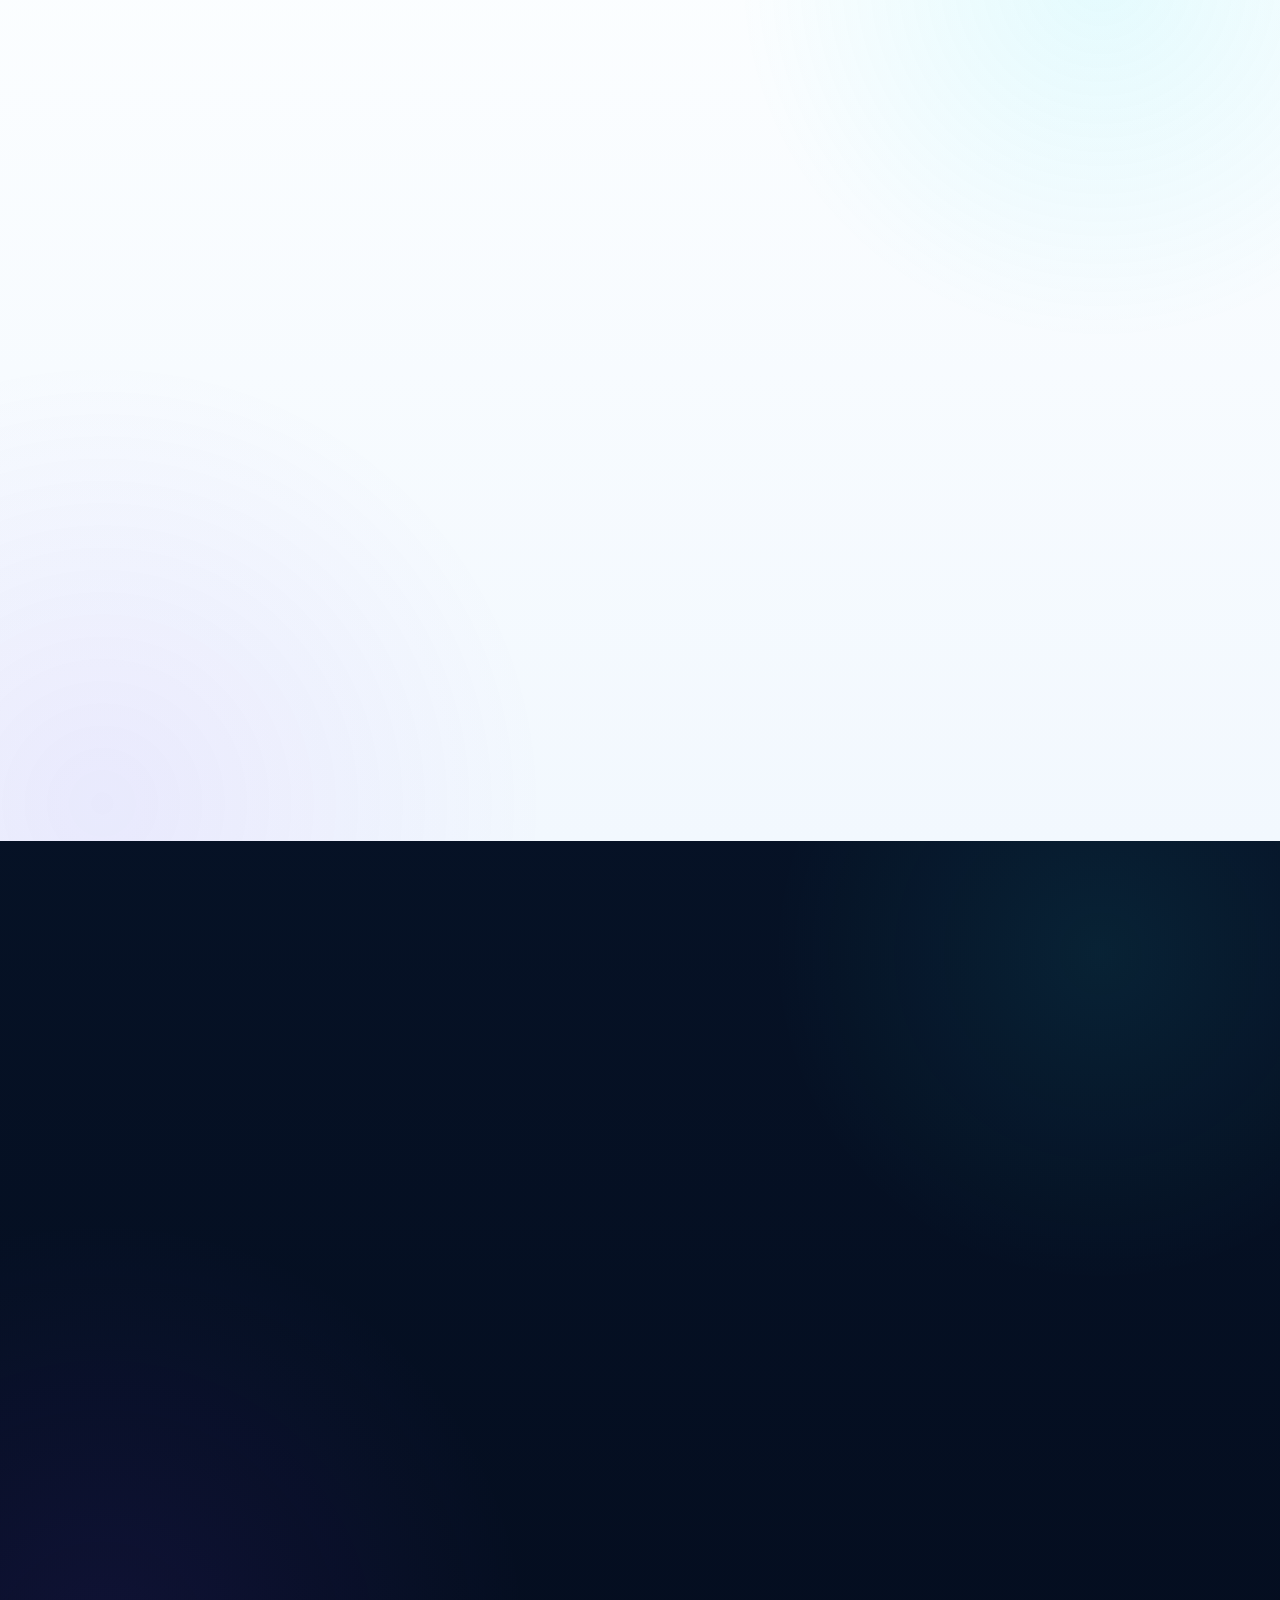
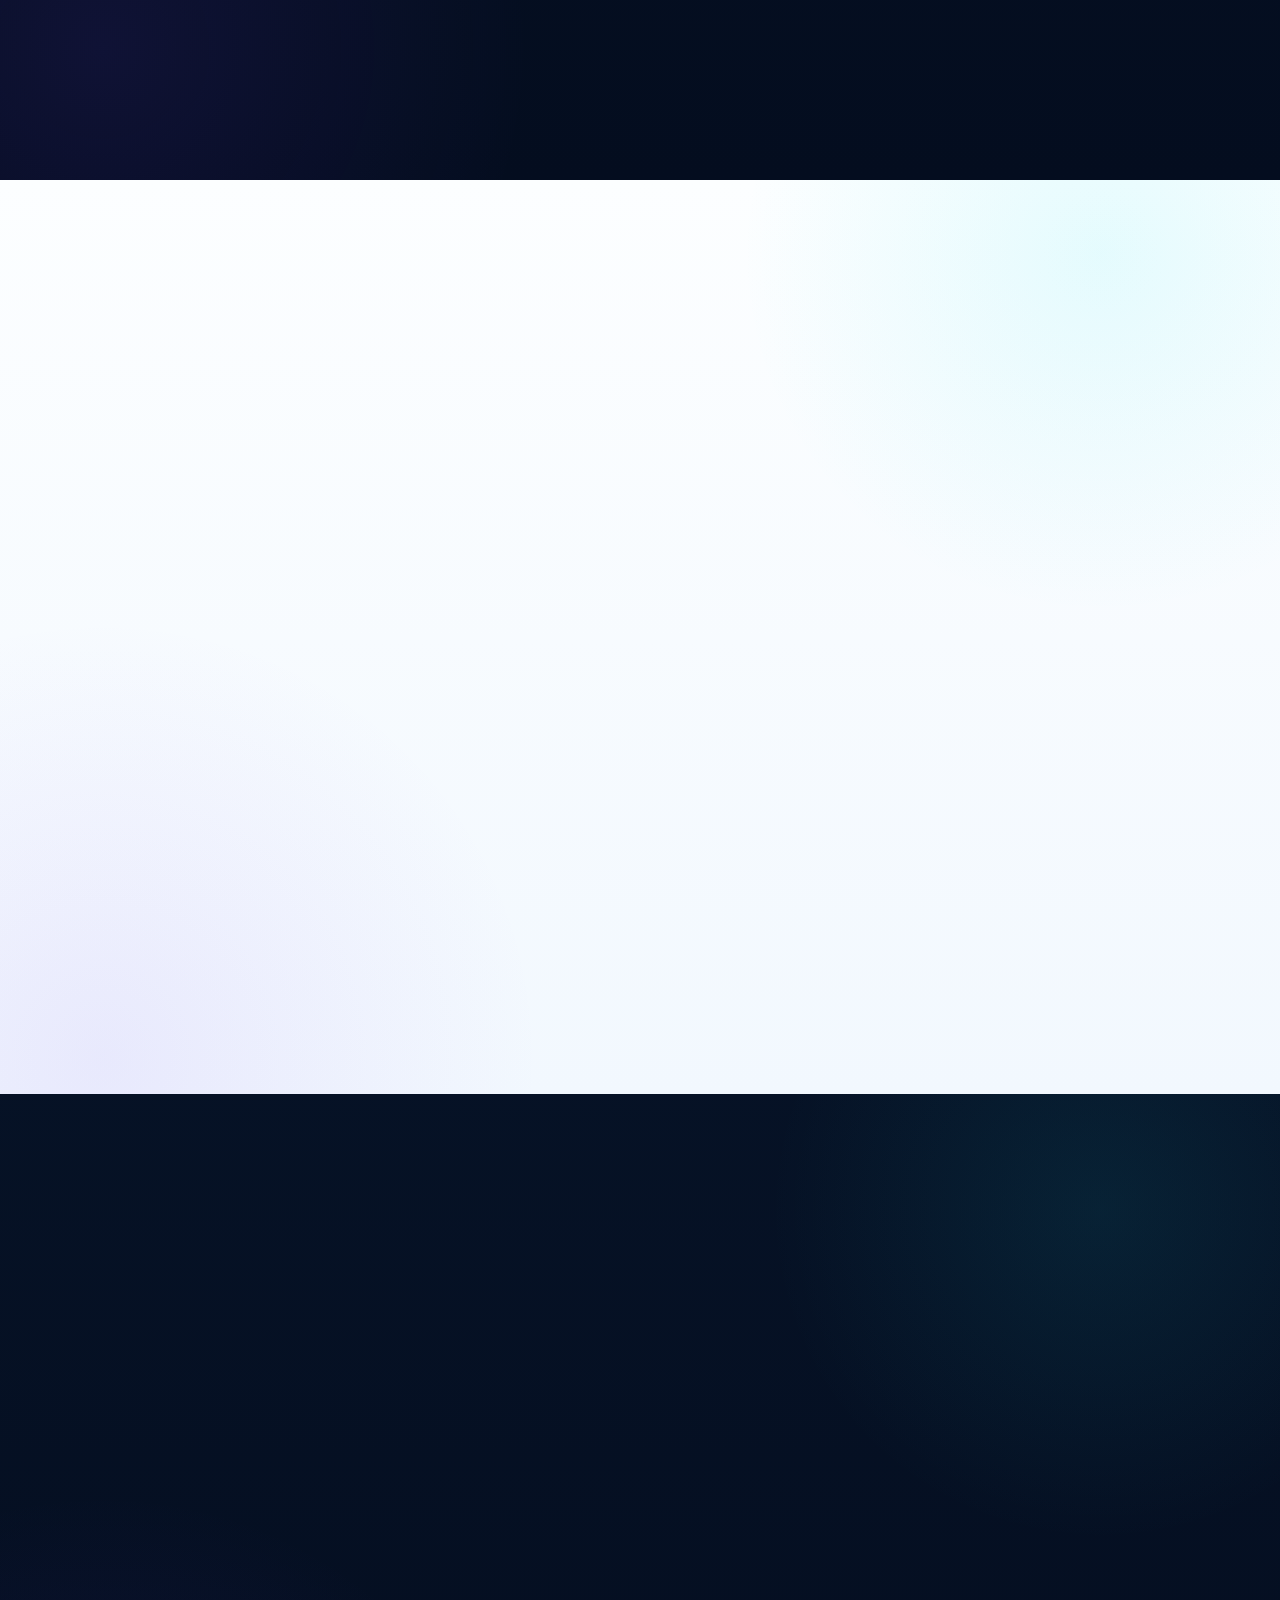
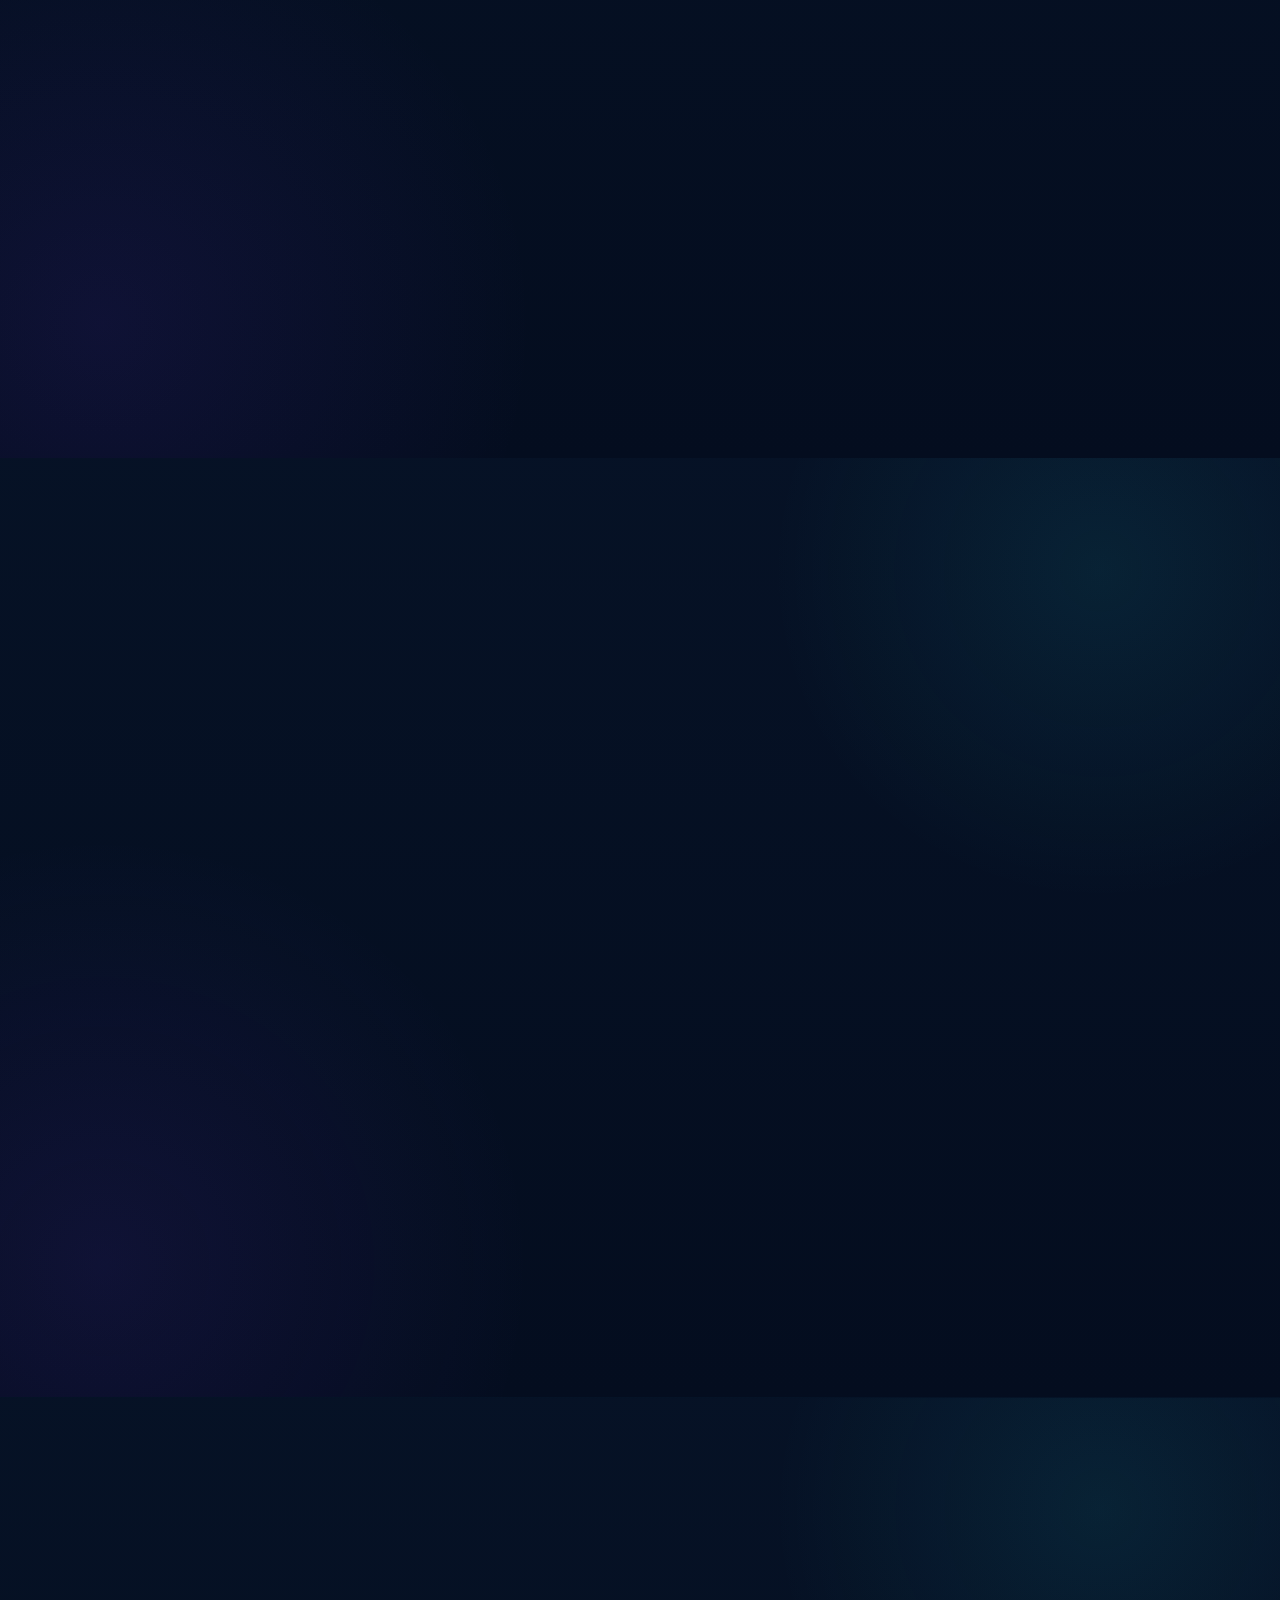
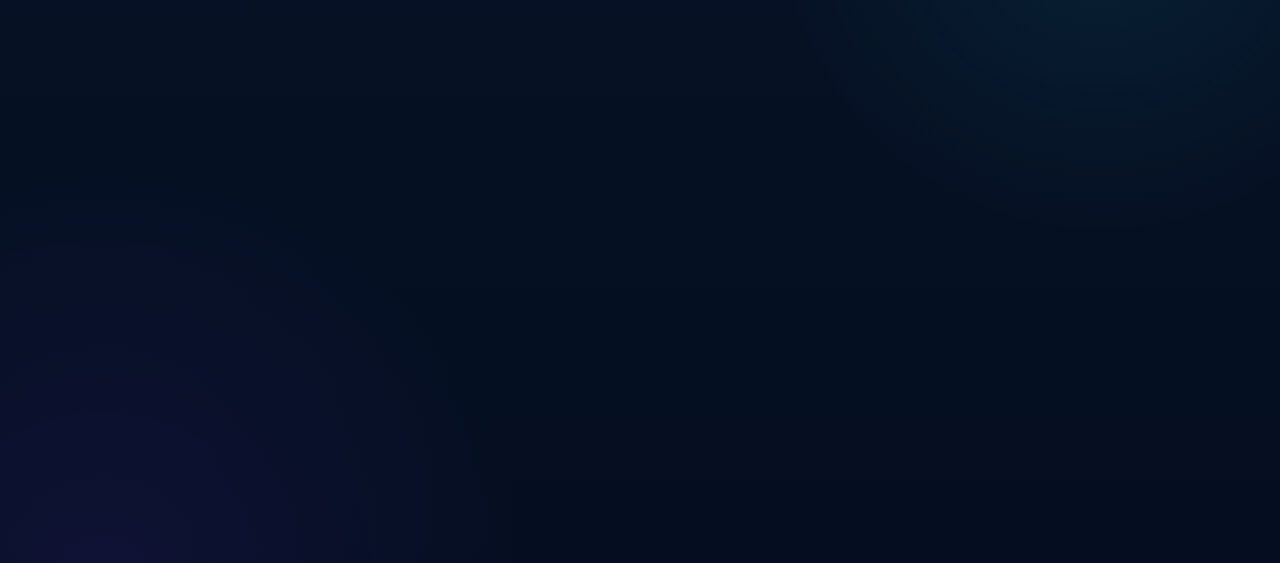
==== commit dc2cad14: "y" ====
--- a/index.html
+++ b/index.html
@@ -692,6 +692,7 @@
         <div class="container footer-bottom">
             <p>&copy; <span data-year></span> Telgo Power Projects Pvt. Ltd. All rights reserved.</p>
             <p>CIN and GST details available upon project qualification.</p>
+            <p class="footer-credit">Website Engineering, Technical SEO &amp; Custom ERP App Solutions by <a href="https://www.techauditpros.com/" target="_blank" rel="dofollow" title="TechAuditPros - Web Development, SEO & ERP Solutions">TechAuditPros</a>.</p>
         </div>
     </footer>
 
